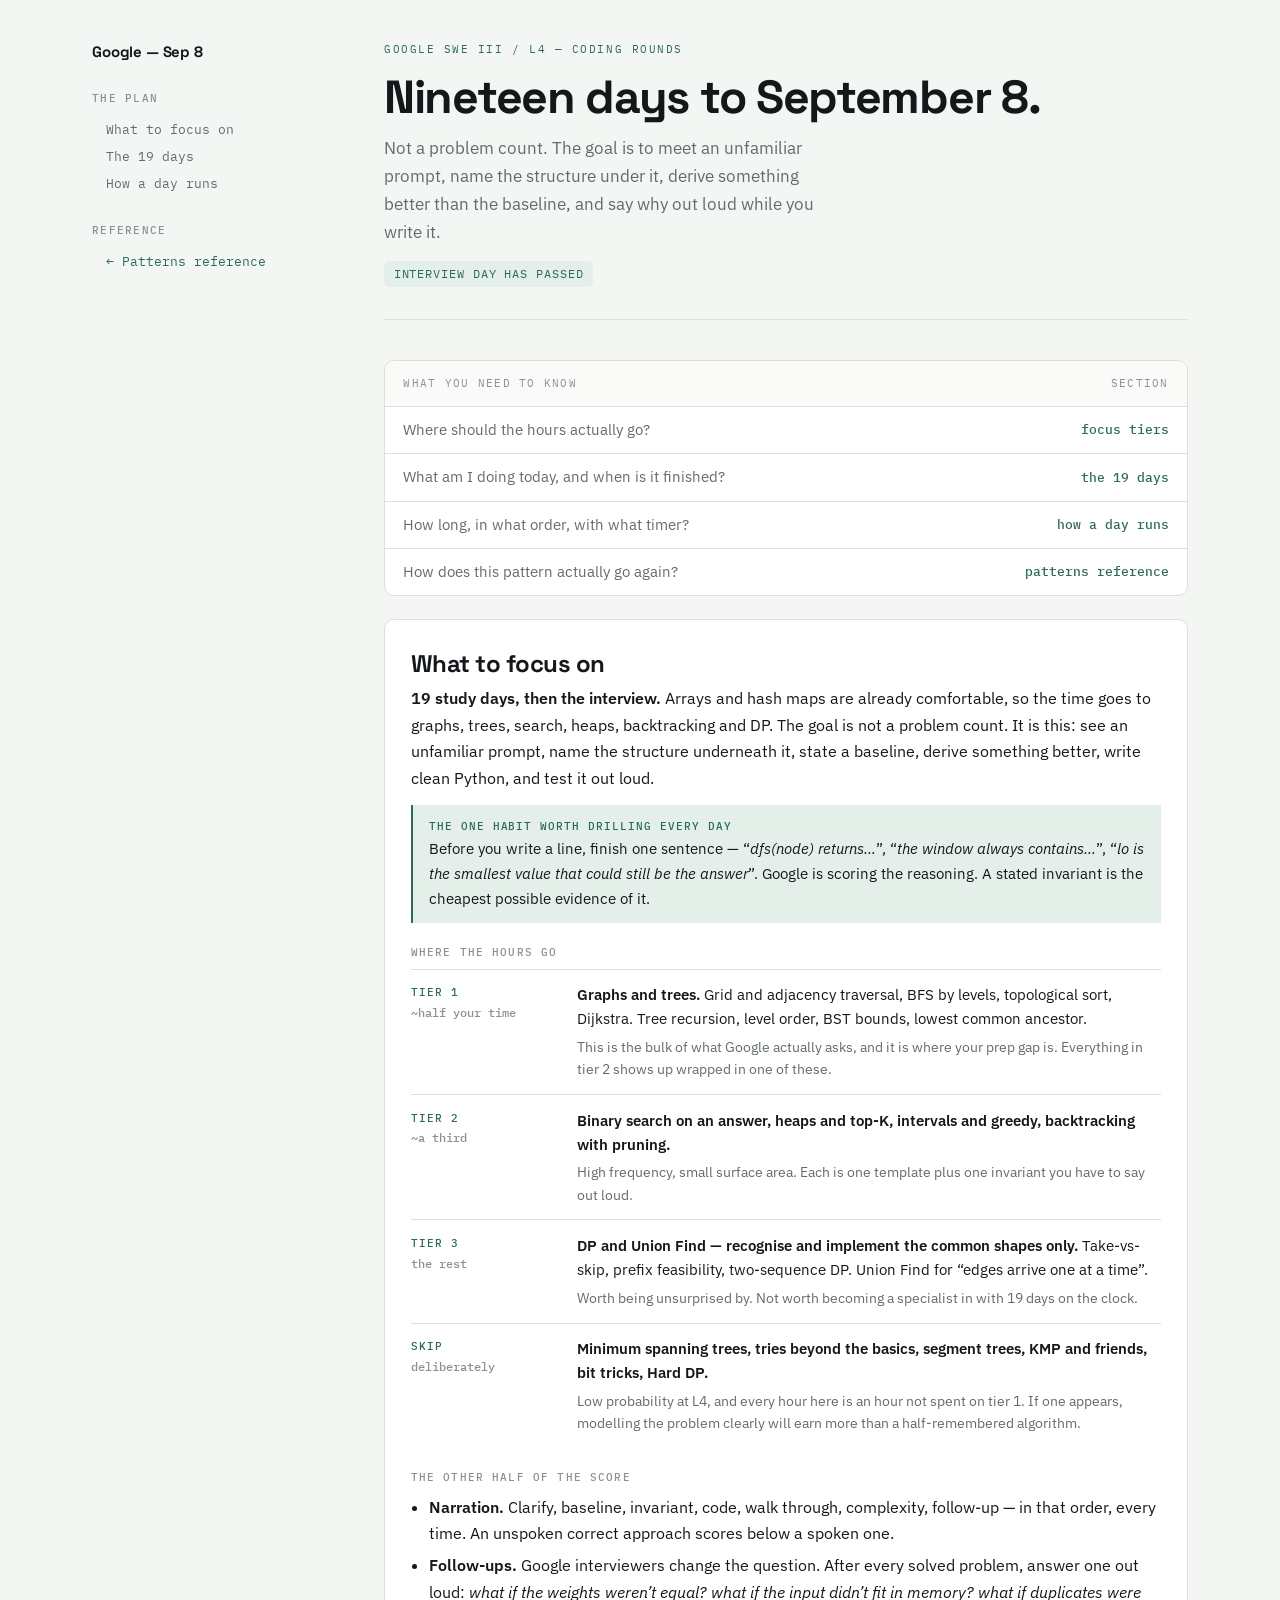
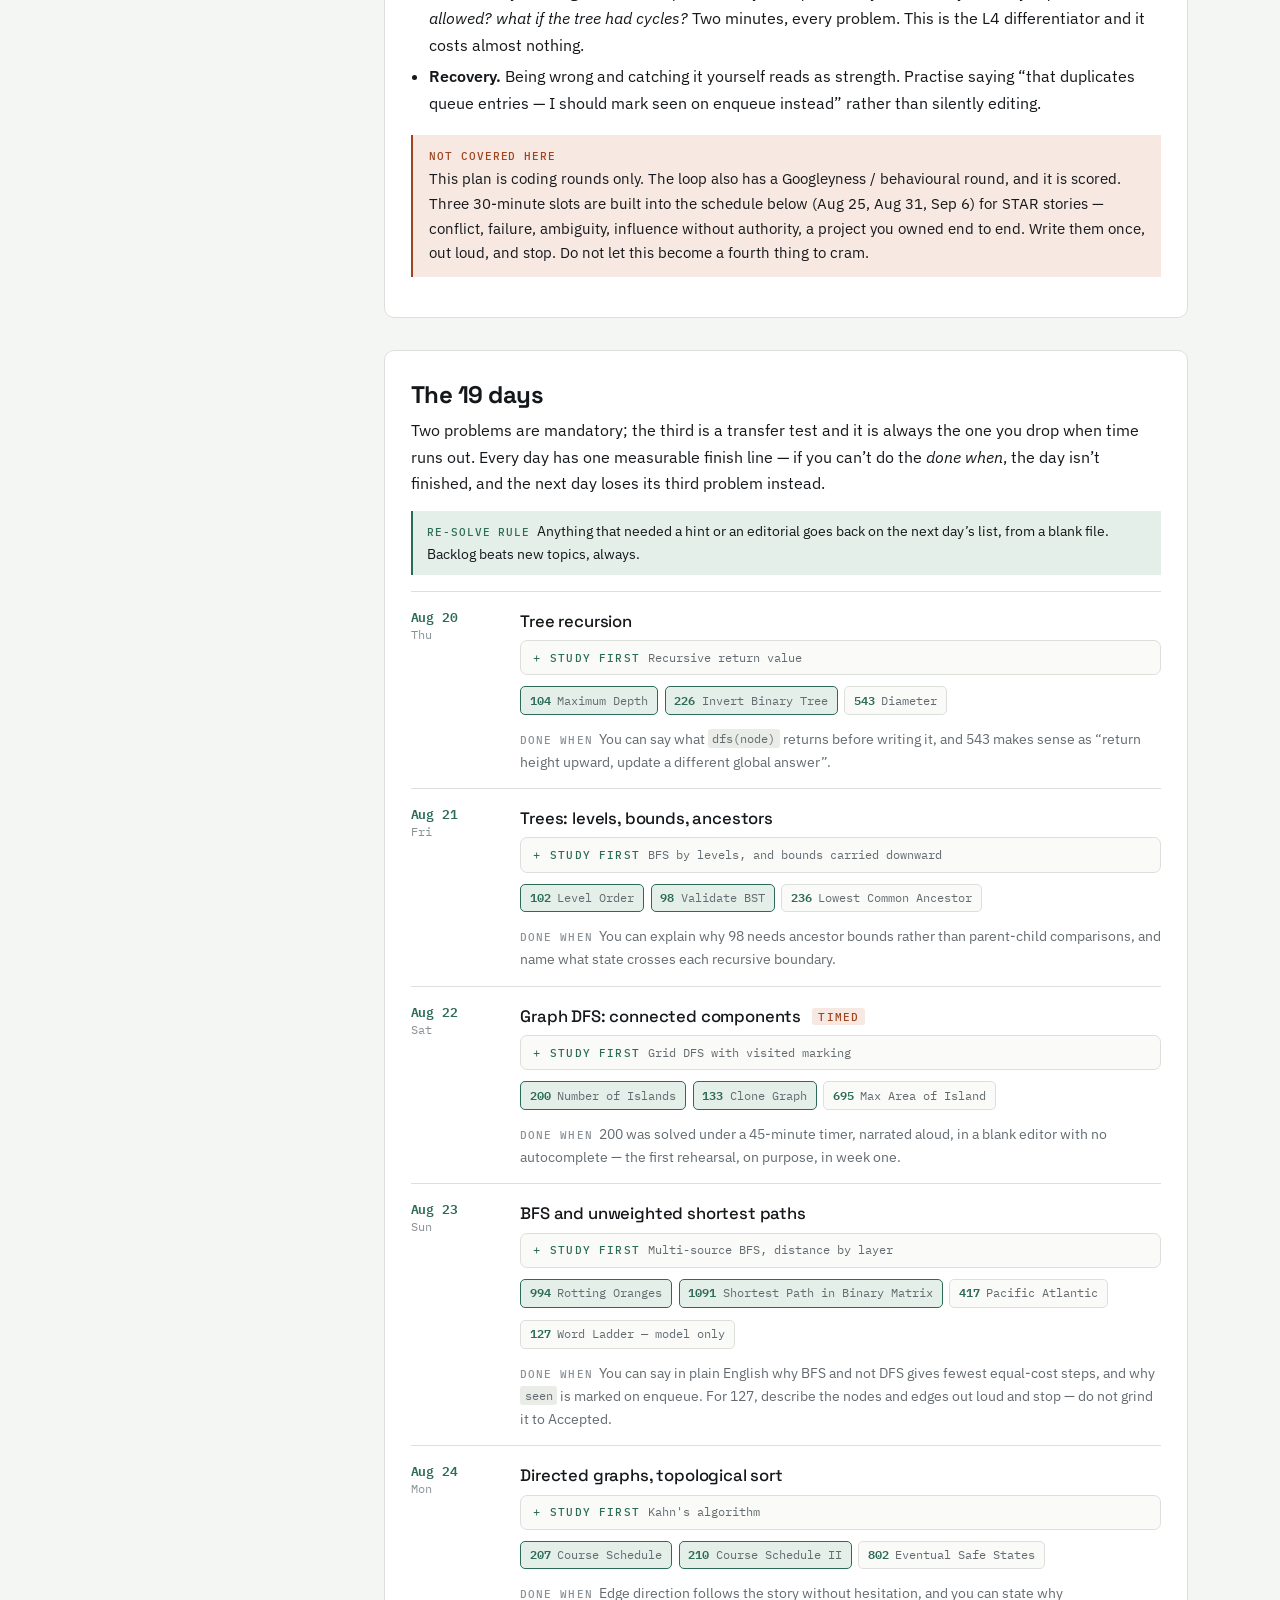
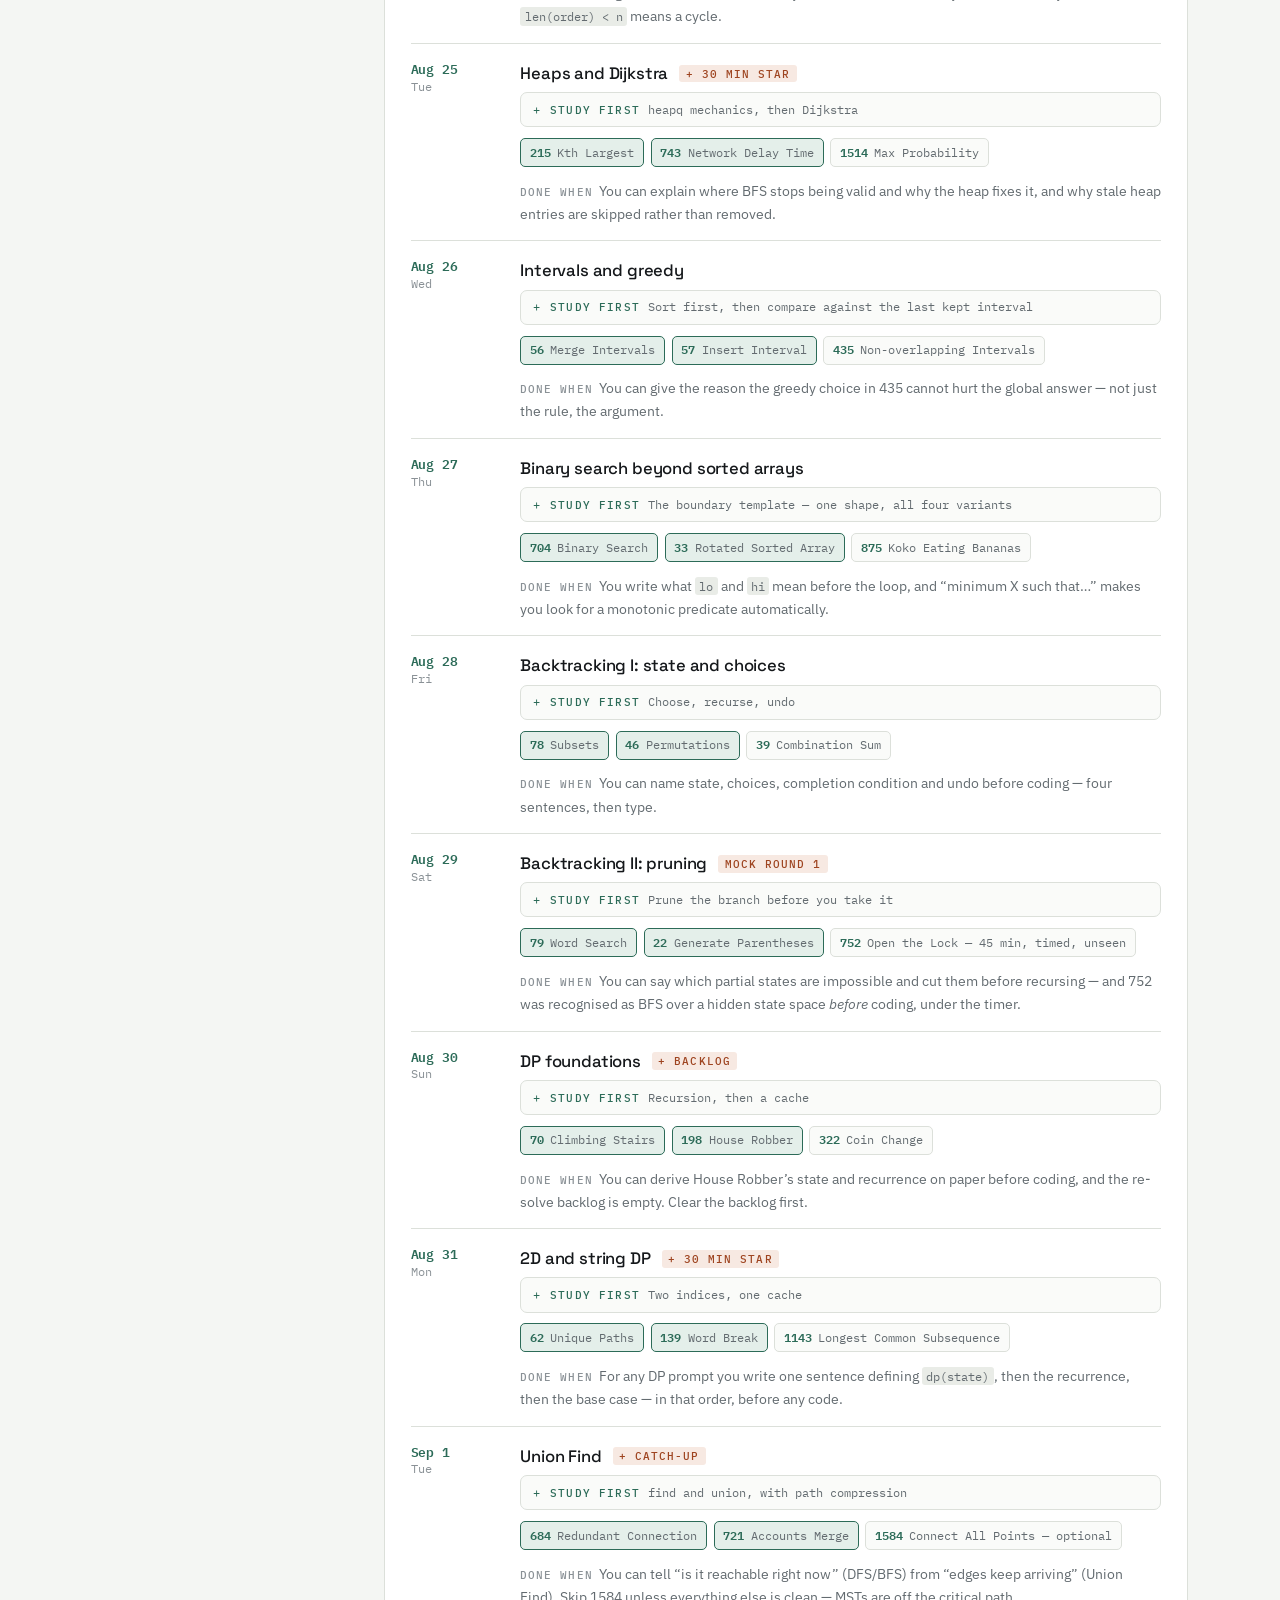
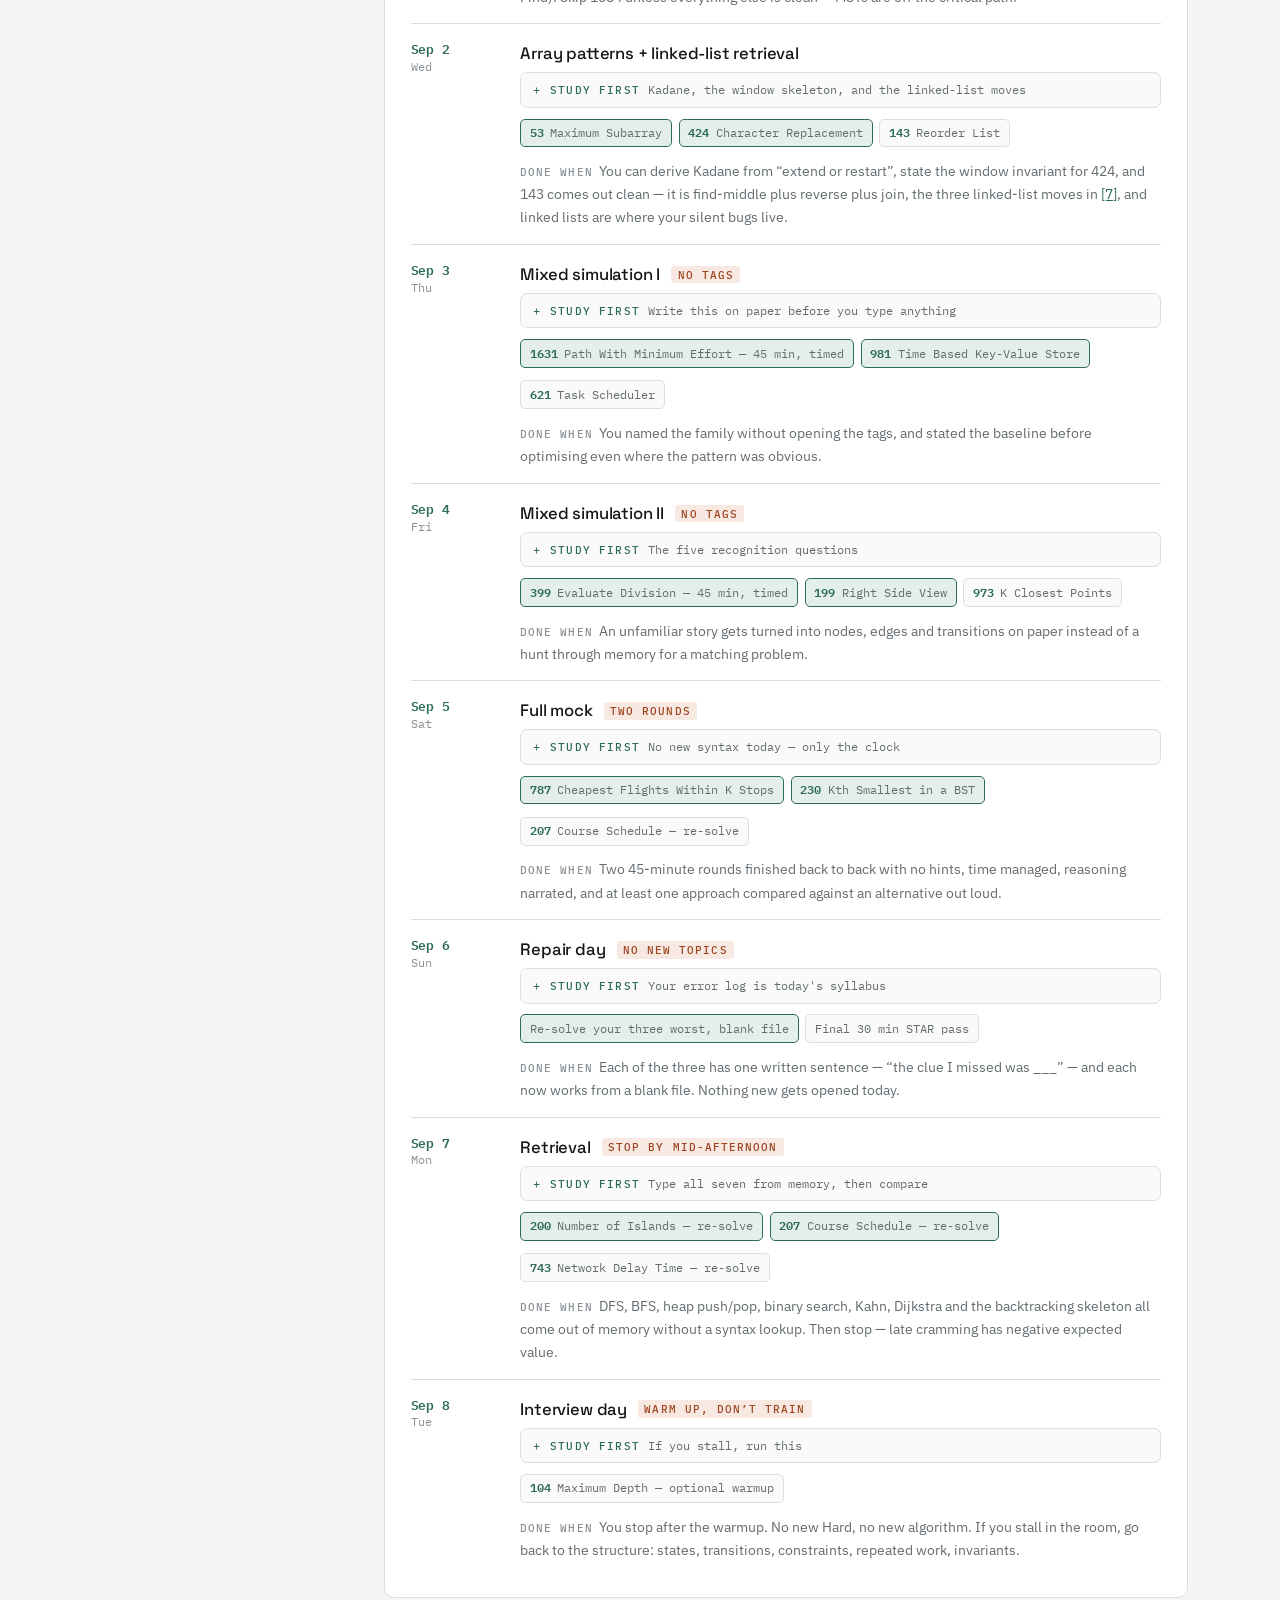
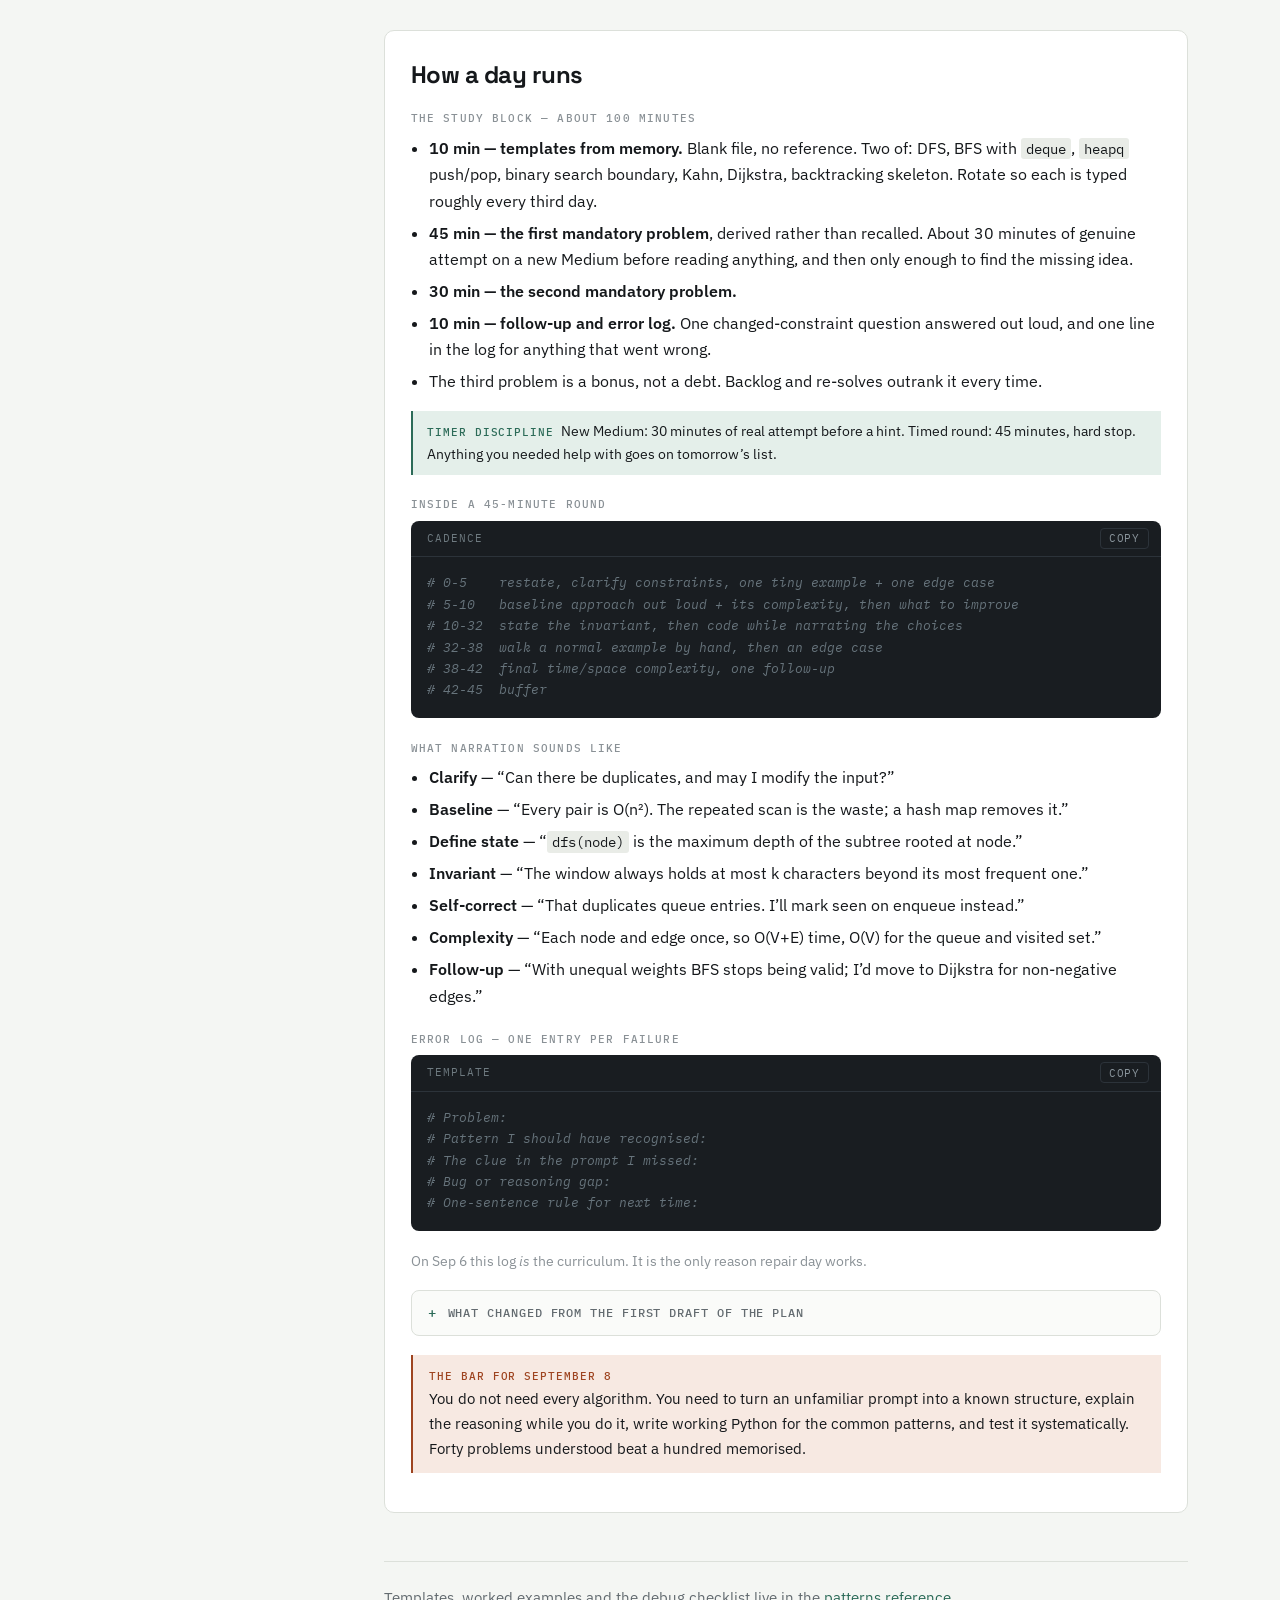
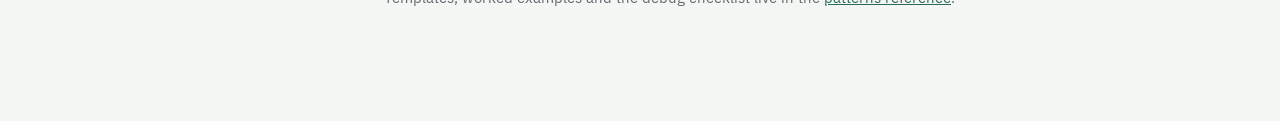
==== google.html @ 75c48bf9 "Split the Google plan onto its own page; drop the Microsoft section The plan had outgrown a section " ====
<!DOCTYPE html>
<html lang="en">
<head>
<meta charset="utf-8">
<meta name="viewport" content="width=device-width, initial-scale=1">
<title>Google L4 — the September 8 plan</title>
<link rel="preconnect" href="https://fonts.googleapis.com">
<link rel="preconnect" href="https://fonts.gstatic.com" crossorigin>
<link href="https://fonts.googleapis.com/css2?family=Space+Grotesk:wght@500;700&family=IBM+Plex+Sans:wght@400;500;600&family=IBM+Plex+Mono:wght@400;500;600&display=swap" rel="stylesheet">
<link rel="stylesheet" href="style.css">
</head>
<body>
<div class="wrap">
<nav class="rail">
  <p class="rail-title">Google &mdash; Sep 8</p>
  <div class="rail-nav">
  <h4>The plan</h4>
  <a href="#google-focus">What to focus on</a>
  <a href="#google-plan">The 19 days</a>
  <a href="#google-day">How a day runs</a>
  <h4>Reference</h4>
  <a class="out" href="index.html">&larr; Patterns reference</a>
  </div>
</nav>
<main>
<header class="mast">
  <p class="eyebrow">Google SWE III / L4 &mdash; coding rounds</p>
  <h1>Nineteen days to September&nbsp;8.</h1>
  <p class="lede">Not a problem count. The goal is to meet an unfamiliar prompt, name the structure under it, derive something better than the baseline, and say why out loud while you write it.</p>
  <p class="count" id="count"></p>
</header>

<div class="signals">
  <div class="signals-hd"><span>What you need to know</span><span>Section</span></div>
  <a class="sig" href="#google-focus"><span class="sig-q">Where should the hours actually go?</span><span class="sig-a">focus tiers</span></a>
  <a class="sig" href="#google-plan"><span class="sig-q">What am I doing today, and when is it finished?</span><span class="sig-a">the 19 days</span></a>
  <a class="sig" href="#google-day"><span class="sig-q">How long, in what order, with what timer?</span><span class="sig-a">how a day runs</span></a>
  <a class="sig" href="index.html"><span class="sig-q">How does this pattern actually go again?</span><span class="sig-a">patterns reference</span></a>
</div>

<!-- ============ GOOGLE — WHAT TO FOCUS ON ============ -->
<section id="google-focus">
<div class="card">
  <div class="card-hd"><h2>What to focus on</h2></div>
  <p><strong>19 study days, then the interview.</strong> Arrays and hash maps are already comfortable, so the time goes to graphs, trees, search, heaps, backtracking and DP. The goal is not a problem count. It is this: see an unfamiliar prompt, name the structure underneath it, state a baseline, derive something better, write clean Python, and test it out loud.</p>

  <div class="trigger"><b>The one habit worth drilling every day</b>Before you write a line, finish one sentence — &ldquo;<em>dfs(node) returns…</em>&rdquo;, &ldquo;<em>the window always contains…</em>&rdquo;, &ldquo;<em>lo is the smallest value that could still be the answer</em>&rdquo;. Google is scoring the reasoning. A stated invariant is the cheapest possible evidence of it.</div>

  <p class="slot">Where the hours go</p>

  <div class="tier">
    <div class="tier-n">Tier 1<span>~half your time</span></div>
    <div class="tier-b">
      <p><strong>Graphs and trees.</strong> Grid and adjacency traversal, BFS by levels, topological sort, Dijkstra. Tree recursion, level order, BST bounds, lowest common ancestor.</p>
      <p class="why">This is the bulk of what Google actually asks, and it is where your prep gap is. Everything in tier 2 shows up wrapped in one of these.</p>
    </div>
  </div>
  <div class="tier">
    <div class="tier-n">Tier 2<span>~a third</span></div>
    <div class="tier-b">
      <p><strong>Binary search on an answer, heaps and top-K, intervals and greedy, backtracking with pruning.</strong></p>
      <p class="why">High frequency, small surface area. Each is one template plus one invariant you have to say out loud.</p>
    </div>
  </div>
  <div class="tier">
    <div class="tier-n">Tier 3<span>the rest</span></div>
    <div class="tier-b">
      <p><strong>DP and Union Find — recognise and implement the common shapes only.</strong> Take-vs-skip, prefix feasibility, two-sequence DP. Union Find for &ldquo;edges arrive one at a time&rdquo;.</p>
      <p class="why">Worth being unsurprised by. Not worth becoming a specialist in with 19 days on the clock.</p>
    </div>
  </div>
  <div class="tier">
    <div class="tier-n">Skip<span>deliberately</span></div>
    <div class="tier-b">
      <p><strong>Minimum spanning trees, tries beyond the basics, segment trees, KMP and friends, bit tricks, Hard DP.</strong></p>
      <p class="why">Low probability at L4, and every hour here is an hour not spent on tier 1. If one appears, modelling the problem clearly will earn more than a half-remembered algorithm.</p>
    </div>
  </div>

  <p class="slot">The other half of the score</p>
  <ul>
    <li><strong>Narration.</strong> Clarify, baseline, invariant, code, walk through, complexity, follow-up — in that order, every time. An unspoken correct approach scores below a spoken one.</li>
    <li><strong>Follow-ups.</strong> Google interviewers change the question. After every solved problem, answer one out loud: <em>what if the weights weren&rsquo;t equal? what if the input didn&rsquo;t fit in memory? what if duplicates were allowed? what if the tree had cycles?</em> Two minutes, every problem. This is the L4 differentiator and it costs almost nothing.</li>
    <li><strong>Recovery.</strong> Being wrong and catching it yourself reads as strength. Practise saying &ldquo;that duplicates queue entries — I should mark seen on enqueue instead&rdquo; rather than silently editing.</li>
  </ul>

  <div class="watch"><b>Not covered here</b>This plan is coding rounds only. The loop also has a Googleyness / behavioural round, and it is scored. Three 30-minute slots are built into the schedule below (Aug 25, Aug 31, Sep 6) for STAR stories — conflict, failure, ambiguity, influence without authority, a project you owned end to end. Write them once, out loud, and stop. Do not let this become a fourth thing to cram.</div>
</div>
</section>

<!-- ============ GOOGLE — THE 19 DAYS ============ -->
<section id="google-plan">
<div class="card">
  <div class="card-hd"><h2>The 19 days</h2></div>
  <p>Two problems are mandatory; the third is a transfer test and it is always the one you drop when time runs out. Every day has one measurable finish line — if you can&rsquo;t do the <em>done when</em>, the day isn&rsquo;t finished, and the next day loses its third problem instead.</p>

  <div class="gate"><b>Re-solve rule</b>Anything that needed a hint or an editorial goes back on the next day&rsquo;s list, from a blank file. Backlog beats new topics, always.</div>

  <div class="day">
    <div class="day-when"><b>Aug 20</b>Thu</div>
    <div>
      <p class="day-t">Tree recursion</p>
      <details class="prep"><summary><b>Study first</b>Recursive return value</summary>
        <div class="prep-body">
          <div class="code"><div class="code-hd"><span class="lbl">python</span><button class="copy">Copy</button></div><pre><code>def dfs(node):
    if not node:          # base case first
        return 0          # what does a missing subtree contribute?
    left = dfs(node.left)
    right = dfs(node.right)
    return 1 + max(left, right)   # combine, then return upward</code></pre></div>
          <p class="cmds"><b>Commands to have ready</b><code>node.val</code> <code>node.left</code> <code>node.right</code> <code>if not node</code> <code>max(a, b)</code> <code>return 1 + ...</code></p>
        </div>
      </details>
      <ul class="chips">
        <li><a class="chip lead" href="https://leetcode.com/problems/maximum-depth-of-binary-tree/"><span class="no">104</span> Maximum Depth</a></li>
        <li><a class="chip lead" href="https://leetcode.com/problems/invert-binary-tree/"><span class="no">226</span> Invert Binary Tree</a></li>
        <li><a class="chip" href="https://leetcode.com/problems/diameter-of-binary-tree/"><span class="no">543</span> Diameter</a></li>
      </ul>
      <p class="done"><b>Done when</b>You can say what <code>dfs(node)</code> returns before writing it, and 543 makes sense as &ldquo;return height upward, update a different global answer&rdquo;.</p>
    </div>
  </div>

  <div class="day">
    <div class="day-when"><b>Aug 21</b>Fri</div>
    <div>
      <p class="day-t">Trees: levels, bounds, ancestors</p>
      <details class="prep"><summary><b>Study first</b>BFS by levels, and bounds carried downward</summary>
        <div class="prep-body">
          <div class="code"><div class="code-hd"><span class="lbl">python</span><button class="copy">Copy</button></div><pre><code>q = deque([root])
while q:
    for _ in range(len(q)):      # one whole level per outer pass
        node = q.popleft()
        if node.left:  q.append(node.left)
        if node.right: q.append(node.right)

def valid(node, low, high):      # bounds come from ancestors, not the parent
    if not node: return True
    return low &lt; node.val &lt; high</code></pre></div>
          <p class="cmds"><b>Commands to have ready</b><code>from collections import deque</code> <code>deque([root])</code> <code>q.popleft()</code> <code>range(len(q))</code> <code>float(&#x27;-inf&#x27;)</code> <code>float(&#x27;inf&#x27;)</code></p>
        </div>
      </details>
      <ul class="chips">
        <li><a class="chip lead" href="https://leetcode.com/problems/binary-tree-level-order-traversal/"><span class="no">102</span> Level Order</a></li>
        <li><a class="chip lead" href="https://leetcode.com/problems/validate-binary-search-tree/"><span class="no">98</span> Validate BST</a></li>
        <li><a class="chip" href="https://leetcode.com/problems/lowest-common-ancestor-of-a-binary-tree/"><span class="no">236</span> Lowest Common Ancestor</a></li>
      </ul>
      <p class="done"><b>Done when</b>You can explain why 98 needs ancestor bounds rather than parent-child comparisons, and name what state crosses each recursive boundary.</p>
    </div>
  </div>

  <div class="day">
    <div class="day-when"><b>Aug 22</b>Sat</div>
    <div>
      <p class="day-t">Graph DFS: connected components <em>timed</em></p>
      <details class="prep"><summary><b>Study first</b>Grid DFS with visited marking</summary>
        <div class="prep-body">
          <div class="code"><div class="code-hd"><span class="lbl">python</span><button class="copy">Copy</button></div><pre><code>DIRS = [(1,0), (-1,0), (0,1), (0,-1)]

def dfs(r, c):
    if r &lt; 0 or r &gt;= rows or c &lt; 0 or c &gt;= cols:  # off the board
        return
    if grid[r][c] != &#x27;1&#x27;:                          # wrong cell, or already taken
        return
    grid[r][c] = &#x27;0&#x27;                               # mark BEFORE recursing
    for dr, dc in DIRS:
        dfs(r + dr, c + dc)</code></pre></div>
          <p class="cmds"><b>Commands to have ready</b><code>rows, cols = len(grid), len(grid[0])</code> <code>seen = set()</code> <code>seen.add(x)</code> <code>x in seen</code> <code>range(rows)</code></p>
        </div>
      </details>
      <ul class="chips">
        <li><a class="chip lead" href="https://leetcode.com/problems/number-of-islands/"><span class="no">200</span> Number of Islands</a></li>
        <li><a class="chip lead" href="https://leetcode.com/problems/clone-graph/"><span class="no">133</span> Clone Graph</a></li>
        <li><a class="chip" href="https://leetcode.com/problems/max-area-of-island/"><span class="no">695</span> Max Area of Island</a></li>
      </ul>
      <p class="done"><b>Done when</b>200 was solved under a 45-minute timer, narrated aloud, in a blank editor with no autocomplete — the first rehearsal, on purpose, in week one.</p>
    </div>
  </div>

  <div class="day">
    <div class="day-when"><b>Aug 23</b>Sun</div>
    <div>
      <p class="day-t">BFS and unweighted shortest paths</p>
      <details class="prep"><summary><b>Study first</b>Multi-source BFS, distance by layer</summary>
        <div class="prep-body">
          <div class="code"><div class="code-hd"><span class="lbl">python</span><button class="copy">Copy</button></div><pre><code>q = deque(starts)          # every source starts at distance 0
seen = set(starts)
dist = 0
while q:
    for _ in range(len(q)):
        node = q.popleft()
        if goal(node):
            return dist
        for nei in neighbors(node):
            if nei not in seen:
                seen.add(nei)   # mark on ENQUEUE, not on dequeue
                q.append(nei)
    dist += 1</code></pre></div>
          <p class="cmds"><b>Commands to have ready</b><code>deque(starts)</code> <code>q.popleft()</code> <code>q.append(x)</code> <code>seen.add(x)</code> <code>not in</code></p>
        </div>
      </details>
      <ul class="chips">
        <li><a class="chip lead" href="https://leetcode.com/problems/rotting-oranges/"><span class="no">994</span> Rotting Oranges</a></li>
        <li><a class="chip lead" href="https://leetcode.com/problems/shortest-path-in-binary-matrix/"><span class="no">1091</span> Shortest Path in Binary Matrix</a></li>
        <li><a class="chip" href="https://leetcode.com/problems/pacific-atlantic-water-flow/"><span class="no">417</span> Pacific Atlantic</a></li>
        <li><a class="chip" href="https://leetcode.com/problems/word-ladder/"><span class="no">127</span> Word Ladder — model only</a></li>
      </ul>
      <p class="done"><b>Done when</b>You can say in plain English why BFS and not DFS gives fewest equal-cost steps, and why <code>seen</code> is marked on enqueue. For 127, describe the nodes and edges out loud and stop — do not grind it to Accepted.</p>
    </div>
  </div>

  <div class="day">
    <div class="day-when"><b>Aug 24</b>Mon</div>
    <div>
      <p class="day-t">Directed graphs, topological sort</p>
      <details class="prep"><summary><b>Study first</b>Kahn&#x27;s algorithm</summary>
        <div class="prep-body">
          <div class="code"><div class="code-hd"><span class="lbl">python</span><button class="copy">Copy</button></div><pre><code>graph = [[] for _ in range(n)]
indegree = [0] * n
for course, prereq in prerequisites:
    graph[prereq].append(course)     # prereq unlocks course
    indegree[course] += 1

q = deque(i for i in range(n) if indegree[i] == 0)
order = []
while q:
    node = q.popleft()
    order.append(node)
    for nei in graph[node]:
        indegree[nei] -= 1
        if indegree[nei] == 0:
            q.append(nei)
# len(order) &lt; n  -&gt;  a cycle blocked the rest</code></pre></div>
          <p class="cmds"><b>Commands to have ready</b><code>[[] for _ in range(n)]</code> <code>[0] * n</code> <code>deque(gen)</code> <code>len(order) &lt; n</code></p>
        </div>
      </details>
      <ul class="chips">
        <li><a class="chip lead" href="https://leetcode.com/problems/course-schedule/"><span class="no">207</span> Course Schedule</a></li>
        <li><a class="chip lead" href="https://leetcode.com/problems/course-schedule-ii/"><span class="no">210</span> Course Schedule II</a></li>
        <li><a class="chip" href="https://leetcode.com/problems/find-eventual-safe-states/"><span class="no">802</span> Eventual Safe States</a></li>
      </ul>
      <p class="done"><b>Done when</b>Edge direction follows the story without hesitation, and you can state why <code>len(order) &lt; n</code> means a cycle.</p>
    </div>
  </div>

  <div class="day">
    <div class="day-when"><b>Aug 25</b>Tue</div>
    <div>
      <p class="day-t">Heaps and Dijkstra <em>+ 30 min STAR</em></p>
      <details class="prep"><summary><b>Study first</b>heapq mechanics, then Dijkstra</summary>
        <div class="prep-body">
          <div class="code"><div class="code-hd"><span class="lbl">python</span><button class="copy">Copy</button></div><pre><code>import heapq
heapq.heappush(heap, (priority, item))   # tuples compare left to right
priority, item = heapq.heappop(heap)     # always the SMALLEST
heapq.heappush(heap, -value)             # max-heap trick for numbers

dist = {start: 0}
heap = [(0, start)]
while heap:
    d, node = heapq.heappop(heap)
    if d != dist[node]:      # stale entry, a better route already won
        continue
    for nei, w in graph[node]:
        nd = d + w
        if nd &lt; dist.get(nei, float(&#x27;inf&#x27;)):
            dist[nei] = nd
            heapq.heappush(heap, (nd, nei))</code></pre></div>
          <p class="cmds"><b>Commands to have ready</b><code>import heapq</code> <code>heapq.heappush</code> <code>heapq.heappop</code> <code>heapq.heapify(xs)</code> <code>dist.get(k, default)</code> <code>float(&#x27;inf&#x27;)</code></p>
        </div>
      </details>
      <ul class="chips">
        <li><a class="chip lead" href="https://leetcode.com/problems/kth-largest-element-in-an-array/"><span class="no">215</span> Kth Largest</a></li>
        <li><a class="chip lead" href="https://leetcode.com/problems/network-delay-time/"><span class="no">743</span> Network Delay Time</a></li>
        <li><a class="chip" href="https://leetcode.com/problems/path-with-maximum-probability/"><span class="no">1514</span> Max Probability</a></li>
      </ul>
      <p class="done"><b>Done when</b>You can explain where BFS stops being valid and why the heap fixes it, and why stale heap entries are skipped rather than removed.</p>
    </div>
  </div>

  <div class="day">
    <div class="day-when"><b>Aug 26</b>Wed</div>
    <div>
      <p class="day-t">Intervals and greedy</p>
      <details class="prep"><summary><b>Study first</b>Sort first, then compare against the last kept interval</summary>
        <div class="prep-body">
          <div class="code"><div class="code-hd"><span class="lbl">python</span><button class="copy">Copy</button></div><pre><code>intervals.sort(key=lambda x: x[0])       # by start
merged = []
for start, end in intervals:
    if not merged or start &gt; merged[-1][1]:
        merged.append([start, end])          # no overlap: keep it
    else:
        merged[-1][1] = max(merged[-1][1], end)   # extend the last one</code></pre></div>
          <p class="cmds"><b>Commands to have ready</b><code>xs.sort(key=lambda x: x[0])</code> <code>xs.sort(key=lambda x: x[1])</code> <code>merged[-1]</code> <code>max(a, b)</code></p>
        </div>
      </details>
      <ul class="chips">
        <li><a class="chip lead" href="https://leetcode.com/problems/merge-intervals/"><span class="no">56</span> Merge Intervals</a></li>
        <li><a class="chip lead" href="https://leetcode.com/problems/insert-interval/"><span class="no">57</span> Insert Interval</a></li>
        <li><a class="chip" href="https://leetcode.com/problems/non-overlapping-intervals/"><span class="no">435</span> Non-overlapping Intervals</a></li>
      </ul>
      <p class="done"><b>Done when</b>You can give the reason the greedy choice in 435 cannot hurt the global answer — not just the rule, the argument.</p>
    </div>
  </div>

  <div class="day">
    <div class="day-when"><b>Aug 27</b>Thu</div>
    <div>
      <p class="day-t">Binary search beyond sorted arrays</p>
      <details class="prep"><summary><b>Study first</b>The boundary template — one shape, all four variants</summary>
        <div class="prep-body">
          <div class="code"><div class="code-hd"><span class="lbl">python</span><button class="copy">Copy</button></div><pre><code>def first_true(lo, hi, feasible):
    # lo = smallest value that could still be the answer
    # hi = smallest value known to be feasible
    while lo &lt; hi:
        mid = (lo + hi) // 2
        if feasible(mid):
            hi = mid          # mid might be the answer, so keep it
        else:
            lo = mid + 1      # mid is ruled out
    return lo</code></pre></div>
          <p class="cmds"><b>Commands to have ready</b><code>(lo + hi) // 2</code> <code>while lo &lt; hi</code> <code>lo = mid + 1</code> <code>hi = mid</code> <code>bisect.bisect_left(xs, x)</code></p>
        </div>
      </details>
      <ul class="chips">
        <li><a class="chip lead" href="https://leetcode.com/problems/binary-search/"><span class="no">704</span> Binary Search</a></li>
        <li><a class="chip lead" href="https://leetcode.com/problems/search-in-rotated-sorted-array/"><span class="no">33</span> Rotated Sorted Array</a></li>
        <li><a class="chip" href="https://leetcode.com/problems/koko-eating-bananas/"><span class="no">875</span> Koko Eating Bananas</a></li>
      </ul>
      <p class="done"><b>Done when</b>You write what <code>lo</code> and <code>hi</code> mean before the loop, and &ldquo;minimum X such that…&rdquo; makes you look for a monotonic predicate automatically.</p>
    </div>
  </div>

  <div class="day">
    <div class="day-when"><b>Aug 28</b>Fri</div>
    <div>
      <p class="day-t">Backtracking I: state and choices</p>
      <details class="prep"><summary><b>Study first</b>Choose, recurse, undo</summary>
        <div class="prep-body">
          <div class="code"><div class="code-hd"><span class="lbl">python</span><button class="copy">Copy</button></div><pre><code>result, path = [], []

def backtrack(start):
    result.append(path.copy())     # copy - or every entry aliases one list
    for i in range(start, len(nums)):
        path.append(nums[i])       # choose
        backtrack(i + 1)           # recurse
        path.pop()                 # undo</code></pre></div>
          <p class="cmds"><b>Commands to have ready</b><code>path.copy()</code> <code>path.pop()</code> <code>range(start, len(nums))</code> <code>used = [False] * n</code></p>
        </div>
      </details>
      <ul class="chips">
        <li><a class="chip lead" href="https://leetcode.com/problems/subsets/"><span class="no">78</span> Subsets</a></li>
        <li><a class="chip lead" href="https://leetcode.com/problems/permutations/"><span class="no">46</span> Permutations</a></li>
        <li><a class="chip" href="https://leetcode.com/problems/combination-sum/"><span class="no">39</span> Combination Sum</a></li>
      </ul>
      <p class="done"><b>Done when</b>You can name state, choices, completion condition and undo before coding — four sentences, then type.</p>
    </div>
  </div>

  <div class="day">
    <div class="day-when"><b>Aug 29</b>Sat</div>
    <div>
      <p class="day-t">Backtracking II: pruning <em>mock round 1</em></p>
      <details class="prep"><summary><b>Study first</b>Prune the branch before you take it</summary>
        <div class="prep-body">
          <div class="code"><div class="code-hd"><span class="lbl">python</span><button class="copy">Copy</button></div><pre><code>def gen(opened, closed):
    if opened == n and closed == n:
        result.append(&#x27;&#x27;.join(path))
        return
    if opened &lt; n:                 # only legal moves are even offered
        path.append(&#x27;(&#x27;); gen(opened + 1, closed); path.pop()
    if closed &lt; opened:            # never lets the prefix become invalid
        path.append(&#x27;)&#x27;); gen(opened, closed + 1); path.pop()

board[r][c] = &#x27;#&#x27;      # grid backtracking: mark, explore, restore
board[r][c] = letter</code></pre></div>
          <p class="cmds"><b>Commands to have ready</b><code>&#x27;&#x27;.join(path)</code> <code>path.pop()</code> <code>word[i]</code> <code>len(word)</code></p>
        </div>
      </details>
      <ul class="chips">
        <li><a class="chip lead" href="https://leetcode.com/problems/word-search/"><span class="no">79</span> Word Search</a></li>
        <li><a class="chip lead" href="https://leetcode.com/problems/generate-parentheses/"><span class="no">22</span> Generate Parentheses</a></li>
        <li><a class="chip" href="https://leetcode.com/problems/open-the-lock/"><span class="no">752</span> Open the Lock — 45 min, timed, unseen</a></li>
      </ul>
      <p class="done"><b>Done when</b>You can say which partial states are impossible and cut them before recursing — and 752 was recognised as BFS over a hidden state space <em>before</em> coding, under the timer.</p>
    </div>
  </div>

  <div class="day">
    <div class="day-when"><b>Aug 30</b>Sun</div>
    <div>
      <p class="day-t">DP foundations <em>+ backlog</em></p>
      <details class="prep"><summary><b>Study first</b>Recursion, then a cache</summary>
        <div class="prep-body">
          <div class="code"><div class="code-hd"><span class="lbl">python</span><button class="copy">Copy</button></div><pre><code>from functools import lru_cache

@lru_cache(None)
def rob(i):
    if i &gt;= len(nums):
        return 0
    skip = rob(i + 1)
    take = nums[i] + rob(i + 2)
    return max(skip, take)
# say the state out loud first: &quot;rob(i) = the best haul from house i onward&quot;</code></pre></div>
          <p class="cmds"><b>Commands to have ready</b><code>from functools import lru_cache</code> <code>@lru_cache(None)</code> <code>float(&#x27;inf&#x27;)</code> <code>min(a, b)</code> <code>range(1, n + 1)</code></p>
        </div>
      </details>
      <ul class="chips">
        <li><a class="chip lead" href="https://leetcode.com/problems/climbing-stairs/"><span class="no">70</span> Climbing Stairs</a></li>
        <li><a class="chip lead" href="https://leetcode.com/problems/house-robber/"><span class="no">198</span> House Robber</a></li>
        <li><a class="chip" href="https://leetcode.com/problems/coin-change/"><span class="no">322</span> Coin Change</a></li>
      </ul>
      <p class="done"><b>Done when</b>You can derive House Robber&rsquo;s state and recurrence on paper before coding, and the re-solve backlog is empty. Clear the backlog first.</p>
    </div>
  </div>

  <div class="day">
    <div class="day-when"><b>Aug 31</b>Mon</div>
    <div>
      <p class="day-t">2D and string DP <em>+ 30 min STAR</em></p>
      <details class="prep"><summary><b>Study first</b>Two indices, one cache</summary>
        <div class="prep-body">
          <div class="code"><div class="code-hd"><span class="lbl">python</span><button class="copy">Copy</button></div><pre><code>@lru_cache(None)
def lcs(i, j):
    if i == len(a) or j == len(b):
        return 0
    if a[i] == b[j]:
        return 1 + lcs(i + 1, j + 1)      # match: advance both
    return max(lcs(i + 1, j), lcs(i, j + 1))   # else: branch

dp = [[0] * (cols + 1) for _ in range(rows + 1)]   # the bottom-up shape</code></pre></div>
          <p class="cmds"><b>Commands to have ready</b><code>@lru_cache(None)</code> <code>[[0] * m for _ in range(n)]</code> <code>s[i:j]</code> <code>word in wordset</code></p>
        </div>
      </details>
      <ul class="chips">
        <li><a class="chip lead" href="https://leetcode.com/problems/unique-paths/"><span class="no">62</span> Unique Paths</a></li>
        <li><a class="chip lead" href="https://leetcode.com/problems/word-break/"><span class="no">139</span> Word Break</a></li>
        <li><a class="chip" href="https://leetcode.com/problems/longest-common-subsequence/"><span class="no">1143</span> Longest Common Subsequence</a></li>
      </ul>
      <p class="done"><b>Done when</b>For any DP prompt you write one sentence defining <code>dp(state)</code>, then the recurrence, then the base case — in that order, before any code.</p>
    </div>
  </div>

  <div class="day">
    <div class="day-when"><b>Sep 1</b>Tue</div>
    <div>
      <p class="day-t">Union Find <em>+ catch-up</em></p>
      <details class="prep"><summary><b>Study first</b>find and union, with path compression</summary>
        <div class="prep-body">
          <div class="code"><div class="code-hd"><span class="lbl">python</span><button class="copy">Copy</button></div><pre><code>parent = list(range(n))
rank = [0] * n

def find(x):
    if parent[x] != x:
        parent[x] = find(parent[x])   # path compression
    return parent[x]

def union(a, b):
    ra, rb = find(a), find(b)
    if ra == rb:
        return False                  # already connected -&gt; this edge is a cycle
    if rank[ra] &lt; rank[rb]:
        ra, rb = rb, ra
    parent[rb] = ra
    if rank[ra] == rank[rb]:
        rank[ra] += 1
    return True</code></pre></div>
          <p class="cmds"><b>Commands to have ready</b><code>list(range(n))</code> <code>[0] * n</code> <code>a, b = b, a</code> <code>defaultdict(list)</code></p>
        </div>
      </details>
      <ul class="chips">
        <li><a class="chip lead" href="https://leetcode.com/problems/redundant-connection/"><span class="no">684</span> Redundant Connection</a></li>
        <li><a class="chip lead" href="https://leetcode.com/problems/accounts-merge/"><span class="no">721</span> Accounts Merge</a></li>
        <li><a class="chip" href="https://leetcode.com/problems/min-cost-to-connect-all-points/"><span class="no">1584</span> Connect All Points — optional</a></li>
      </ul>
      <p class="done"><b>Done when</b>You can tell &ldquo;is it reachable right now&rdquo; (DFS/BFS) from &ldquo;edges keep arriving&rdquo; (Union Find). Skip 1584 unless everything else is clean — MSTs are off the critical path.</p>
    </div>
  </div>

  <div class="day">
    <div class="day-when"><b>Sep 2</b>Wed</div>
    <div>
      <p class="day-t">Array patterns + linked-list retrieval</p>
      <details class="prep"><summary><b>Study first</b>Kadane, the window skeleton, and the linked-list moves</summary>
        <div class="prep-body">
          <div class="code"><div class="code-hd"><span class="lbl">python</span><button class="copy">Copy</button></div><pre><code>best = cur = nums[0]                 # Kadane: extend, or restart here
for x in nums[1:]:
    cur = max(x, cur + x)
    best = max(best, cur)

left = 0                             # sliding window
for right in range(len(nums)):
    add(nums[right])
    while invalid():
        remove(nums[left]); left += 1
    best = max(best, right - left + 1)

slow = fast = head                   # find the middle
while fast and fast.next:
    slow, fast = slow.next, fast.next.next

prev, cur = None, slow               # reverse a chain
while cur:
    cur.next, prev, cur = prev, cur, cur.next</code></pre></div>
          <p class="cmds"><b>Commands to have ready</b><code>Counter(s)</code> <code>max(count.values())</code> <code>dummy = ListNode()</code> <code>while fast and fast.next</code> <code>return dummy.next</code></p>
        </div>
      </details>
      <ul class="chips">
        <li><a class="chip lead" href="https://leetcode.com/problems/maximum-subarray/"><span class="no">53</span> Maximum Subarray</a></li>
        <li><a class="chip lead" href="https://leetcode.com/problems/longest-repeating-character-replacement/"><span class="no">424</span> Character Replacement</a></li>
        <li><a class="chip" href="https://leetcode.com/problems/reorder-list/"><span class="no">143</span> Reorder List</a></li>
      </ul>
      <p class="done"><b>Done when</b>You can derive Kadane from &ldquo;extend or restart&rdquo;, state the window invariant for 424, and 143 comes out clean — it is find-middle plus reverse plus join, the three linked-list moves in <a href="index.html#linked-list">[7]</a>, and linked lists are where your silent bugs live.</p>
    </div>
  </div>

  <div class="day">
    <div class="day-when"><b>Sep 3</b>Thu</div>
    <div>
      <p class="day-t">Mixed simulation I <em>no tags</em></p>
      <details class="prep"><summary><b>Study first</b>Write this on paper before you type anything</summary>
        <div class="prep-body">
          <div class="code"><div class="code-hd"><span class="lbl">python</span><button class="copy">Copy</button></div><pre><code># 1. inputs / outputs / constraints
# 2. brute force + its complexity
# 3. the pattern, and the invariant in one sentence
# 4. target complexity
# then code.

import bisect
i = bisect.bisect_right(times, t) - 1   # newest entry at or before t</code></pre></div>
          <p class="cmds"><b>Commands to have ready</b><code>bisect.bisect_left(xs, x)</code> <code>bisect.bisect_right(xs, x)</code> <code>defaultdict(list)</code> <code>d.setdefault(k, [])</code></p>
        </div>
      </details>
      <ul class="chips">
        <li><a class="chip lead" href="https://leetcode.com/problems/path-with-minimum-effort/"><span class="no">1631</span> Path With Minimum Effort — 45 min, timed</a></li>
        <li><a class="chip lead" href="https://leetcode.com/problems/time-based-key-value-store/"><span class="no">981</span> Time Based Key-Value Store</a></li>
        <li><a class="chip" href="https://leetcode.com/problems/task-scheduler/"><span class="no">621</span> Task Scheduler</a></li>
      </ul>
      <p class="done"><b>Done when</b>You named the family without opening the tags, and stated the baseline before optimising even where the pattern was obvious.</p>
    </div>
  </div>

  <div class="day">
    <div class="day-when"><b>Sep 4</b>Fri</div>
    <div>
      <p class="day-t">Mixed simulation II <em>no tags</em></p>
      <details class="prep"><summary><b>Study first</b>The five recognition questions</summary>
        <div class="prep-body">
          <div class="code"><div class="code-hd"><span class="lbl">python</span><button class="copy">Copy</button></div><pre><code># - What are the nodes / states?
# - What are the edges / transitions?
# - Is there an ordering property I can exploit?
# - Do I repeatedly need the min or the max?
# - Is the same subproblem showing up twice?

graph = defaultdict(list)
graph[u].append((v, w))          # weighted edge, both directions if undirected
graph[v].append((u, 1 / w))</code></pre></div>
          <p class="cmds"><b>Commands to have ready</b><code>from collections import defaultdict</code> <code>graph[u].append((v, w))</code> <code>heapq.heappush(h, (-d, x))</code> <code>enumerate(xs)</code></p>
        </div>
      </details>
      <ul class="chips">
        <li><a class="chip lead" href="https://leetcode.com/problems/evaluate-division/"><span class="no">399</span> Evaluate Division — 45 min, timed</a></li>
        <li><a class="chip lead" href="https://leetcode.com/problems/binary-tree-right-side-view/"><span class="no">199</span> Right Side View</a></li>
        <li><a class="chip" href="https://leetcode.com/problems/k-closest-points-to-origin/"><span class="no">973</span> K Closest Points</a></li>
      </ul>
      <p class="done"><b>Done when</b>An unfamiliar story gets turned into nodes, edges and transitions on paper instead of a hunt through memory for a matching problem.</p>
    </div>
  </div>

  <div class="day">
    <div class="day-when"><b>Sep 5</b>Sat</div>
    <div>
      <p class="day-t">Full mock <em>two rounds</em></p>
      <details class="prep"><summary><b>Study first</b>No new syntax today — only the clock</summary>
        <div class="prep-body">
          <div class="code"><div class="code-hd"><span class="lbl">python</span><button class="copy">Copy</button></div><pre><code># 0-5    restate, clarify, one tiny example + one edge case
# 5-10   baseline out loud, its complexity, what to improve
# 10-32  invariant, then code while narrating
# 32-38  walk an example by hand, then an edge case
# 38-42  complexity + one follow-up
# 42-45  buffer</code></pre></div>
          <p class="cmds"><b>Commands to have ready</b><code>set a 45:00 timer</code> <code>blank file</code> <code>no autocomplete</code> <code>talk the whole time</code></p>
        </div>
      </details>
      <ul class="chips">
        <li><a class="chip lead" href="https://leetcode.com/problems/cheapest-flights-within-k-stops/"><span class="no">787</span> Cheapest Flights Within K Stops</a></li>
        <li><a class="chip lead" href="https://leetcode.com/problems/kth-smallest-element-in-a-bst/"><span class="no">230</span> Kth Smallest in a BST</a></li>
        <li><a class="chip" href="https://leetcode.com/problems/course-schedule/"><span class="no">207</span> Course Schedule — re-solve</a></li>
      </ul>
      <p class="done"><b>Done when</b>Two 45-minute rounds finished back to back with no hints, time managed, reasoning narrated, and at least one approach compared against an alternative out loud.</p>
    </div>
  </div>

  <div class="day">
    <div class="day-when"><b>Sep 6</b>Sun</div>
    <div>
      <p class="day-t">Repair day <em>no new topics</em></p>
      <details class="prep"><summary><b>Study first</b>Your error log is today&#x27;s syllabus</summary>
        <div class="prep-body">
          <div class="code"><div class="code-hd"><span class="lbl">python</span><button class="copy">Copy</button></div><pre><code># Problem:
# Pattern I should have recognised:
# The clue in the prompt I missed:
# Bug or reasoning gap:
# One-sentence rule for next time:</code></pre></div>
          <p class="cmds"><b>Commands to have ready</b><code>re-solve from a blank file</code> <code>no old code open</code> <code>no editorial</code></p>
        </div>
      </details>
      <ul class="chips">
        <li><a class="chip lead" href="#google-day">Re-solve your three worst, blank file</a></li>
        <li><a class="chip" href="#google-focus">Final 30 min STAR pass</a></li>
      </ul>
      <p class="done"><b>Done when</b>Each of the three has one written sentence — &ldquo;the clue I missed was ___&rdquo; — and each now works from a blank file. Nothing new gets opened today.</p>
    </div>
  </div>

  <div class="day">
    <div class="day-when"><b>Sep 7</b>Mon</div>
    <div>
      <p class="day-t">Retrieval <em>stop by mid-afternoon</em></p>
      <details class="prep"><summary><b>Study first</b>Type all seven from memory, then compare</summary>
        <div class="prep-body">
          <div class="code"><div class="code-hd"><span class="lbl">python</span><button class="copy">Copy</button></div><pre><code># 1. DFS with a visited set
# 2. BFS by levels with deque
# 3. heapq push / pop
# 4. binary search boundary (first_true)
# 5. Kahn topological sort
# 6. Dijkstra
# 7. backtracking: choose / recurse / undo</code></pre></div>
          <p class="cmds"><b>Commands to have ready</b><code>deque()</code> <code>heapq.heappush</code> <code>@lru_cache(None)</code> <code>float(&#x27;inf&#x27;)</code> <code>defaultdict(list)</code> <code>path.copy()</code></p>
        </div>
      </details>
      <ul class="chips">
        <li><a class="chip lead" href="https://leetcode.com/problems/number-of-islands/"><span class="no">200</span> Number of Islands — re-solve</a></li>
        <li><a class="chip lead" href="https://leetcode.com/problems/course-schedule/"><span class="no">207</span> Course Schedule — re-solve</a></li>
        <li><a class="chip" href="https://leetcode.com/problems/network-delay-time/"><span class="no">743</span> Network Delay Time — re-solve</a></li>
      </ul>
      <p class="done"><b>Done when</b>DFS, BFS, heap push/pop, binary search, Kahn, Dijkstra and the backtracking skeleton all come out of memory without a syntax lookup. Then stop — late cramming has negative expected value.</p>
    </div>
  </div>

  <div class="day">
    <div class="day-when"><b>Sep 8</b>Tue</div>
    <div>
      <p class="day-t">Interview day <em>warm up, don&rsquo;t train</em></p>
      <details class="prep"><summary><b>Study first</b>If you stall, run this</summary>
        <div class="prep-body">
          <div class="code"><div class="code-hd"><span class="lbl">python</span><button class="copy">Copy</button></div><pre><code># 1. What is the brute force?
# 2. What work does it repeat?
# 3. Can I model this as a graph / tree / window / search space?
# 4. What must I remember as I go?  &lt;- that is the state</code></pre></div>
          <p class="cmds"><b>Commands to have ready</b><code>breathe</code> <code>restate the problem</code> <code>one small example</code> <code>say the invariant</code></p>
        </div>
      </details>
      <ul class="chips">
        <li><a class="chip" href="https://leetcode.com/problems/maximum-depth-of-binary-tree/"><span class="no">104</span> Maximum Depth — optional warmup</a></li>
      </ul>
      <p class="done"><b>Done when</b>You stop after the warmup. No new Hard, no new algorithm. If you stall in the room, go back to the structure: states, transitions, constraints, repeated work, invariants.</p>
    </div>
  </div>
</div>
</section>

<!-- ============ GOOGLE — HOW A DAY RUNS ============ -->
<section id="google-day">
<div class="card">
  <div class="card-hd"><h2>How a day runs</h2></div>

  <p class="slot">The study block — about 100 minutes</p>
  <ul>
    <li><strong>10 min — templates from memory.</strong> Blank file, no reference. Two of: DFS, BFS with <code>deque</code>, <code>heapq</code> push/pop, binary search boundary, Kahn, Dijkstra, backtracking skeleton. Rotate so each is typed roughly every third day.</li>
    <li><strong>45 min — the first mandatory problem</strong>, derived rather than recalled. About 30 minutes of genuine attempt on a new Medium before reading anything, and then only enough to find the missing idea.</li>
    <li><strong>30 min — the second mandatory problem.</strong></li>
    <li><strong>10 min — follow-up and error log.</strong> One changed-constraint question answered out loud, and one line in the log for anything that went wrong.</li>
    <li>The third problem is a bonus, not a debt. Backlog and re-solves outrank it every time.</li>
  </ul>

  <div class="gate"><b>Timer discipline</b>New Medium: 30 minutes of real attempt before a hint. Timed round: 45 minutes, hard stop. Anything you needed help with goes on tomorrow&rsquo;s list.</div>

  <p class="slot">Inside a 45-minute round</p>
  <div class="code"><div class="code-hd"><span class="lbl">cadence</span><button class="copy">Copy</button></div><pre><code># 0-5    restate, clarify constraints, one tiny example + one edge case
# 5-10   baseline approach out loud + its complexity, then what to improve
# 10-32  state the invariant, then code while narrating the choices
# 32-38  walk a normal example by hand, then an edge case
# 38-42  final time/space complexity, one follow-up
# 42-45  buffer</code></pre></div>

  <p class="slot">What narration sounds like</p>
  <ul>
    <li><strong>Clarify</strong> — &ldquo;Can there be duplicates, and may I modify the input?&rdquo;</li>
    <li><strong>Baseline</strong> — &ldquo;Every pair is O(n²). The repeated scan is the waste; a hash map removes it.&rdquo;</li>
    <li><strong>Define state</strong> — &ldquo;<code>dfs(node)</code> is the maximum depth of the subtree rooted at node.&rdquo;</li>
    <li><strong>Invariant</strong> — &ldquo;The window always holds at most k characters beyond its most frequent one.&rdquo;</li>
    <li><strong>Self-correct</strong> — &ldquo;That duplicates queue entries. I&rsquo;ll mark seen on enqueue instead.&rdquo;</li>
    <li><strong>Complexity</strong> — &ldquo;Each node and edge once, so O(V+E) time, O(V) for the queue and visited set.&rdquo;</li>
    <li><strong>Follow-up</strong> — &ldquo;With unequal weights BFS stops being valid; I&rsquo;d move to Dijkstra for non-negative edges.&rdquo;</li>
  </ul>

  <p class="slot">Error log — one entry per failure</p>
  <div class="code"><div class="code-hd"><span class="lbl">template</span><button class="copy">Copy</button></div><pre><code># Problem:
# Pattern I should have recognised:
# The clue in the prompt I missed:
# Bug or reasoning gap:
# One-sentence rule for next time:</code></pre></div>
  <p class="note">On Sep 6 this log <em>is</em> the curriculum. It is the only reason repair day works.</p>

  <details class="deep">
    <summary>What changed from the first draft of the plan</summary>
    <div class="deep-body">
      <ul>
        <li><strong>Timed rehearsal moved to day 3</strong> (Aug 22) instead of day 15. Two weeks of untimed solving followed by a sudden mock is how time management becomes the thing that fails.</li>
        <li><strong>Word Ladder demoted to a modelling exercise.</strong> It is a Hard whose lesson — the graph is hidden inside the story — takes ten minutes to absorb and two hours to grind out. 1091 takes the coding slot instead.</li>
        <li><strong>Open the Lock moved to Aug 29</strong> as the first unseen timed problem, which frees repair day to actually repair rather than teach.</li>
        <li><strong>MST/Prim made optional</strong> and Sep 1 turned into a catch-up day. Nineteen straight days with no slack is a plan that breaks on the first bad evening.</li>
        <li><strong>Linked lists added back</strong> via 143 on Sep 2. They were cut entirely from the original plan, and they are the one area with a documented history of silent bugs — see <a href="index.html#checklist">the checklist</a>.</li>
        <li><strong>Daily template warm-up and follow-up drill added.</strong> Fifteen minutes a day, spaced, aimed straight at retrieval speed and the follow-up questions.</li>
        <li><strong>Behavioural prep scheduled</strong> in three 30-minute slots. It was missing from a plan for a loop that scores it.</li>
        <li><strong>Every day got a measurable finish line</strong>, and the third problem was made explicitly droppable so the backlog can never lose to new material.</li>
      </ul>
    </div>
  </details>

  <div class="watch"><b>The bar for September 8</b>You do not need every algorithm. You need to turn an unfamiliar prompt into a known structure, explain the reasoning while you do it, write working Python for the common patterns, and test it systematically. Forty problems understood beat a hundred memorised.</div>
</div>
</section>

<p class="backlink">Templates, worked examples and the debug checklist live in the <a href="index.html">patterns reference</a>.</p>

</main>
</div>
<script src="app.js"></script>
<script>
(function(){
  var el = document.getElementById('count');
  if(!el) return;
  var now = new Date();
  var today = new Date(now.getFullYear(), now.getMonth(), now.getDate());
  var days = Math.round((new Date(2026, 8, 8) - today) / 864e5);
  el.textContent = days > 1 ? days + ' days to go'
                 : days === 1 ? 'Tomorrow'
                 : days === 0 ? 'Today \u2014 good luck'
                 : 'Interview day has passed';
})();
</script>
</body>
</html>
---- style.css ----
:root{
  --paper:#F4F6F3;
  --card:#FFFFFF;
  --ink:#15181B;
  --muted:#636B70;
  --faint:#8A9196;
  --rule:#DCE0DA;
  --signal:#2C6B58;
  --signal-bg:#E4EFEA;
  --warn:#9E4420;
  --warn-bg:#F7E9E2;
  --term:#191D21;
  --term-rule:#2C333A;
  --display:"Space Grotesk",system-ui,sans-serif;
  --body:"IBM Plex Sans",system-ui,sans-serif;
  --mono:"IBM Plex Mono",ui-monospace,monospace;
}
*{box-sizing:border-box}
html{scroll-behavior:smooth;scroll-padding-top:1.5rem}
body{
  margin:0;background:var(--paper);color:var(--ink);
  font-family:var(--body);font-size:16px;line-height:1.65;
  -webkit-font-smoothing:antialiased;
}
.wrap{display:grid;grid-template-columns:236px minmax(0,1fr);gap:3.5rem;max-width:1160px;margin:0 auto;padding:0 2rem}

/* ---------- rail ---------- */
.rail{position:sticky;top:0;height:100vh;overflow-y:auto;padding:2.5rem 0 3rem;font-family:var(--mono);font-size:12.5px}
.rail-title{font-family:var(--display);font-weight:700;font-size:15px;letter-spacing:-0.01em;margin:0 0 1.4rem;color:var(--ink)}
.rail h4{font-size:10.5px;letter-spacing:0.12em;text-transform:uppercase;color:var(--faint);margin:1.6rem 0 .5rem;font-weight:500}
.rail a{display:block;color:var(--muted);text-decoration:none;padding:.2rem 0 .2rem .75rem;border-left:2px solid transparent;transition:color .15s,border-color .15s}
.rail a:hover{color:var(--ink)}
.rail a.on{color:var(--signal);border-left-color:var(--signal);font-weight:500}
.rail .idx{color:var(--faint);margin-right:.45rem}

/* ---------- masthead ---------- */
main{padding:2.5rem 0 6rem;min-width:0}
.mast{border-bottom:1px solid var(--rule);padding-bottom:2rem;margin-bottom:2.5rem}
.eyebrow{font-family:var(--mono);font-size:11px;letter-spacing:0.14em;text-transform:uppercase;color:var(--signal);margin:0 0 .9rem}
h1{font-family:var(--display);font-weight:700;font-size:clamp(2rem,4.4vw,2.9rem);line-height:1.05;letter-spacing:-0.028em;margin:0 0 .8rem}
.lede{font-size:17px;color:var(--muted);margin:0;max-width:46ch}

/* ---------- signal table (hero) ---------- */
.signals{margin:0 0 1.4rem;border:1px solid var(--rule);border-radius:10px;background:var(--card);overflow:hidden}
.signals-hd{display:flex;justify-content:space-between;align-items:baseline;padding:.85rem 1.15rem;border-bottom:1px solid var(--rule);background:#FAFBF9}
.signals-hd span{font-family:var(--mono);font-size:10.5px;letter-spacing:0.12em;text-transform:uppercase;color:var(--faint)}
.sig{display:grid;grid-template-columns:1fr auto;gap:1rem;align-items:center;padding:.7rem 1.15rem;border-bottom:1px solid var(--rule);text-decoration:none;color:inherit;transition:background .12s}
.sig:last-child{border-bottom:none}
.sig:hover{background:var(--signal-bg)}
.sig-q{font-size:14.5px;color:var(--muted)}
.sig-a{font-family:var(--mono);font-size:13px;font-weight:500;color:var(--signal);white-space:nowrap}

/* ---------- part dividers ---------- */
.part{font-family:var(--mono);font-size:11px;letter-spacing:0.14em;text-transform:uppercase;color:var(--faint);
  padding-top:2.5rem;margin:3rem 0 1.5rem;border-top:1px solid var(--rule)}

/* ---------- pattern card ---------- */
section{margin-bottom:2rem;scroll-margin-top:1.5rem}
.card{background:var(--card);border:1px solid var(--rule);border-radius:10px;padding:1.5rem 1.6rem 1.3rem;margin-bottom:1.5rem}
.card-hd{display:flex;align-items:baseline;gap:.6rem;flex-wrap:wrap;margin-bottom:.15rem}
h2{font-family:var(--display);font-weight:700;font-size:1.5rem;letter-spacing:-0.02em;margin:0;display:flex;align-items:baseline;gap:.6rem}
h2 .idx{font-family:var(--mono);font-size:.85rem;font-weight:500;color:var(--faint);letter-spacing:0}
h3{font-family:var(--display);font-weight:500;font-size:1.06rem;letter-spacing:-0.01em;margin:1.6rem 0 .55rem}
h4{font-family:var(--mono);font-size:11px;letter-spacing:0.1em;text-transform:uppercase;color:var(--faint);margin:1.5rem 0 .5rem;font-weight:500}
p{margin:0 0 .9rem}
ul{margin:0 0 1rem;padding-left:1.15rem}
li{margin-bottom:.35rem}
a{color:var(--signal)}
strong{font-weight:600}
code{font-family:var(--mono);font-size:.885em;background:#E9ECE7;padding:.1em .35em;border-radius:3px;white-space:nowrap}
/* inline-code styling above must not leak into code blocks */
pre code{background:none;padding:0;border-radius:0;white-space:pre;font-size:inherit}
.glyph{margin:.6rem 0 1rem}

/* ---------- traversal diagram ---------- */
.diagram{border:1px solid var(--rule);border-radius:8px;background:#FAFBF9;padding:1rem 1rem .8rem;margin:0 0 1.2rem;text-align:center}
.diagram svg{max-width:100%;height:auto}
.diagram .cap{font-family:var(--mono);font-size:12px;color:var(--muted);margin-top:.55rem}
.diagram .cap b{color:var(--signal);font-weight:600}

/* slot label — the repeating scaffold that makes cards skimmable */
.slot{font-family:var(--mono);font-size:10.5px;letter-spacing:.11em;text-transform:uppercase;color:var(--faint);
  font-weight:500;margin:1.35rem 0 .45rem}
.slot:first-of-type{margin-top:1rem}

/* ---------- callouts ---------- */
.trigger{border-left:2px solid var(--signal);background:var(--signal-bg);padding:.7rem 1rem;margin:0 0 1.2rem;font-size:15px}
.trigger b{font-family:var(--mono);font-size:11px;letter-spacing:.09em;text-transform:uppercase;color:var(--signal);display:block;margin-bottom:.15rem;font-weight:500}
.watch{border-left:2px solid var(--warn);background:var(--warn-bg);padding:.7rem 1rem;margin:1.2rem 0;font-size:15px}
.watch b{font-family:var(--mono);font-size:11px;letter-spacing:.09em;text-transform:uppercase;color:var(--warn);display:block;margin-bottom:.15rem;font-weight:500}
.watch code,.trigger code{background:rgba(0,0,0,.06)}

/* ---------- code ---------- */
.code{position:relative;margin:0 0 1.2rem;border-radius:8px;background:var(--term);overflow:hidden}
.code-hd{display:flex;justify-content:space-between;align-items:center;padding:.45rem .8rem .45rem 1rem;border-bottom:1px solid var(--term-rule)}
.code-hd .lbl{font-family:var(--mono);font-size:10.5px;letter-spacing:.1em;text-transform:uppercase;color:#6E7A80}
.copy{font-family:var(--mono);font-size:10.5px;letter-spacing:.06em;text-transform:uppercase;color:#8A959C;background:none;border:1px solid var(--term-rule);
  border-radius:4px;padding:.16rem .5rem;cursor:pointer;transition:color .15s,border-color .15s}
.copy:hover{color:#CFD6DA;border-color:#48525A}
.copy.done{color:#7EC5B0;border-color:#2C6B58}
pre{margin:0;padding:.95rem 1rem 1.1rem;overflow-x:auto;font-family:var(--mono);font-size:13.2px;line-height:1.62;color:#D2D9DD}
.k{color:#7EC5B0}.s{color:#E3B183}.n{color:#E3B183}.c{color:#67747C;font-style:italic}.f{color:#9BBDE6}.b{color:#B9A6E0}

/* ---------- problem chips ---------- */
.chips{display:flex;flex-wrap:wrap;gap:.4rem;margin:0 0 .3rem;padding:0;list-style:none}
.chip{display:inline-flex;align-items:baseline;gap:.4rem;font-family:var(--mono);font-size:12px;color:var(--muted);
  border:1px solid var(--rule);background:#FAFBF9;border-radius:5px;padding:.22rem .55rem;text-decoration:none;transition:border-color .12s,color .12s}
.chip:hover{border-color:var(--signal);color:var(--ink)}
.chip .no{color:var(--signal);font-weight:600}
.chip.lead{background:var(--signal-bg);border-color:var(--signal)}

/* ---------- collapsible deep dive ---------- */
details.deep{border:1px solid var(--rule);border-radius:8px;background:#FAFBF9;margin:1.1rem 0;overflow:hidden}
details.deep>summary{cursor:pointer;list-style:none;padding:.65rem 1rem;font-family:var(--mono);font-size:11.5px;
  letter-spacing:.08em;text-transform:uppercase;color:var(--muted);font-weight:500;display:flex;align-items:center;gap:.55rem}
details.deep>summary::-webkit-details-marker{display:none}
details.deep>summary::before{content:"+";font-size:14px;color:var(--signal);width:.8em;display:inline-block}
details.deep[open]>summary::before{content:"−"}
details.deep>summary:hover{color:var(--ink);background:var(--signal-bg)}
details.deep[open]>summary{border-bottom:1px solid var(--rule)}
.deep-body{padding:.3rem 1.15rem 1rem}
.deep-body>h3:first-child,.deep-body>h4:first-child{margin-top:1rem}


/* ---------- study plan ---------- */
.tier{display:grid;grid-template-columns:150px minmax(0,1fr);gap:1rem;padding:.85rem 0;border-top:1px solid var(--rule)}
.tier:first-of-type{border-top:none;padding-top:.2rem}
.tier-n{font-family:var(--mono);font-size:11px;letter-spacing:.1em;text-transform:uppercase;color:var(--signal);font-weight:500}
.tier-n span{display:block;color:var(--faint);letter-spacing:0;text-transform:none;font-size:11.5px;margin-top:.15rem}
.tier-b{font-size:14.5px}
.tier-b p{margin:0 0 .3rem}
.tier-b .why{color:var(--muted);font-size:13.5px;margin:0}

.day{display:grid;grid-template-columns:92px minmax(0,1fr);gap:1.1rem;padding:1rem 0 .9rem;border-top:1px solid var(--rule)}
.day:first-of-type{border-top:none}
.day-when{font-family:var(--mono);font-size:11.5px;color:var(--faint);line-height:1.45}
.day-when b{display:block;font-size:13px;color:var(--signal);font-weight:600;letter-spacing:-0.01em}
.day-t{font-family:var(--display);font-weight:500;font-size:1.04rem;letter-spacing:-0.01em;margin:0 0 .3rem}
.day-t em{font-family:var(--mono);font-style:normal;font-size:10.5px;letter-spacing:.1em;text-transform:uppercase;
  color:var(--warn);background:var(--warn-bg);border-radius:3px;padding:.12rem .4rem;margin-left:.45rem;vertical-align:.12em}
.done{font-size:14px;color:var(--muted);margin:.45rem 0 0}
.done b{font-family:var(--mono);font-size:10.5px;letter-spacing:.1em;text-transform:uppercase;color:var(--faint);font-weight:500;margin-right:.4rem}
.gate{border-left:2px solid var(--signal);background:var(--signal-bg);padding:.55rem .9rem;margin:.2rem 0 1rem;font-size:14px}
.gate b{font-family:var(--mono);font-size:10.5px;letter-spacing:.09em;text-transform:uppercase;color:var(--signal);font-weight:500;margin-right:.4rem}

/* ---------- misc ---------- */
.plist{columns:2;column-gap:2rem;font-size:14.5px;margin:0 0 1.4rem;padding-left:1.1rem}
.plist li{break-inside:avoid;margin-bottom:.28rem;color:var(--muted)}
.plist li b{color:var(--ink);font-weight:500}
.gloss .card{padding-top:1.3rem}
.gloss h3{margin-top:1.6rem}
.gloss .code{margin-bottom:.9rem}
.note{font-size:13.5px;color:var(--faint);margin:.6rem 0 0}

@media (max-width:900px){
  .wrap{grid-template-columns:1fr;gap:0;padding:0 1.1rem}
  .rail{position:static;height:auto;padding:1.75rem 0 .5rem;border-bottom:1px solid var(--rule);margin-bottom:1.5rem}
  .rail-nav{display:flex;flex-wrap:wrap;gap:.4rem 1rem}
  .rail h4{width:100%;margin:.9rem 0 .1rem}
  .rail a{padding:.1rem 0;border-left:none}
  .rail a.on{border-left:none}
  .plist{columns:1}
  .tier,.day{grid-template-columns:1fr;gap:.35rem}
  .day-when b{display:inline;margin-right:.5rem}
  .card{padding:1.2rem 1.1rem 1rem}
  main{padding-top:0}
}
@media (prefers-reduced-motion:reduce){html{scroll-behavior:auto}*{transition:none!important}}

/* ---------- cross-page ---------- */
.rail a.out{color:var(--signal)}
.count{font-family:var(--mono);font-size:11.5px;letter-spacing:.08em;text-transform:uppercase;color:var(--signal);
  background:var(--signal-bg);display:inline-block;border-radius:5px;padding:.22rem .6rem;margin:.95rem 0 0}
.backlink{border-top:1px solid var(--rule);margin-top:3rem;padding-top:1.5rem;font-size:14.5px;color:var(--muted)}


/* ---------- per-day study block ---------- */
details.prep{border:1px solid var(--rule);border-radius:7px;background:#FAFBF9;margin:.2rem 0 .65rem}
details.prep>summary{cursor:pointer;list-style:none;padding:.42rem .75rem;font-family:var(--mono);font-size:12px;
  color:var(--muted);display:flex;align-items:baseline;gap:.5rem;flex-wrap:wrap}
details.prep>summary::-webkit-details-marker{display:none}
details.prep>summary::before{content:"+";color:var(--signal);width:.75em;display:inline-block}
details.prep[open]>summary::before{content:"−"}
details.prep>summary:hover{color:var(--ink);background:var(--signal-bg);border-radius:6px}
details.prep>summary b{font-size:10.5px;letter-spacing:.11em;text-transform:uppercase;color:var(--signal);font-weight:500}
details.prep[open]>summary{border-bottom:1px solid var(--rule);border-radius:6px 6px 0 0}
.prep-body{padding:.6rem .75rem .3rem}
.prep-body .code{margin-bottom:.7rem}
.prep-body pre{font-size:12.4px;padding:.8rem .9rem .9rem}
.cmds{font-family:var(--mono);font-size:12px;color:var(--muted);line-height:2;margin:0 0 .55rem}
.cmds b{display:block;font-size:10.5px;letter-spacing:.11em;text-transform:uppercase;color:var(--faint);
  font-weight:500;margin-bottom:.2rem;line-height:1.6}
.cmds code{background:#E9ECE7;margin-right:.25rem}
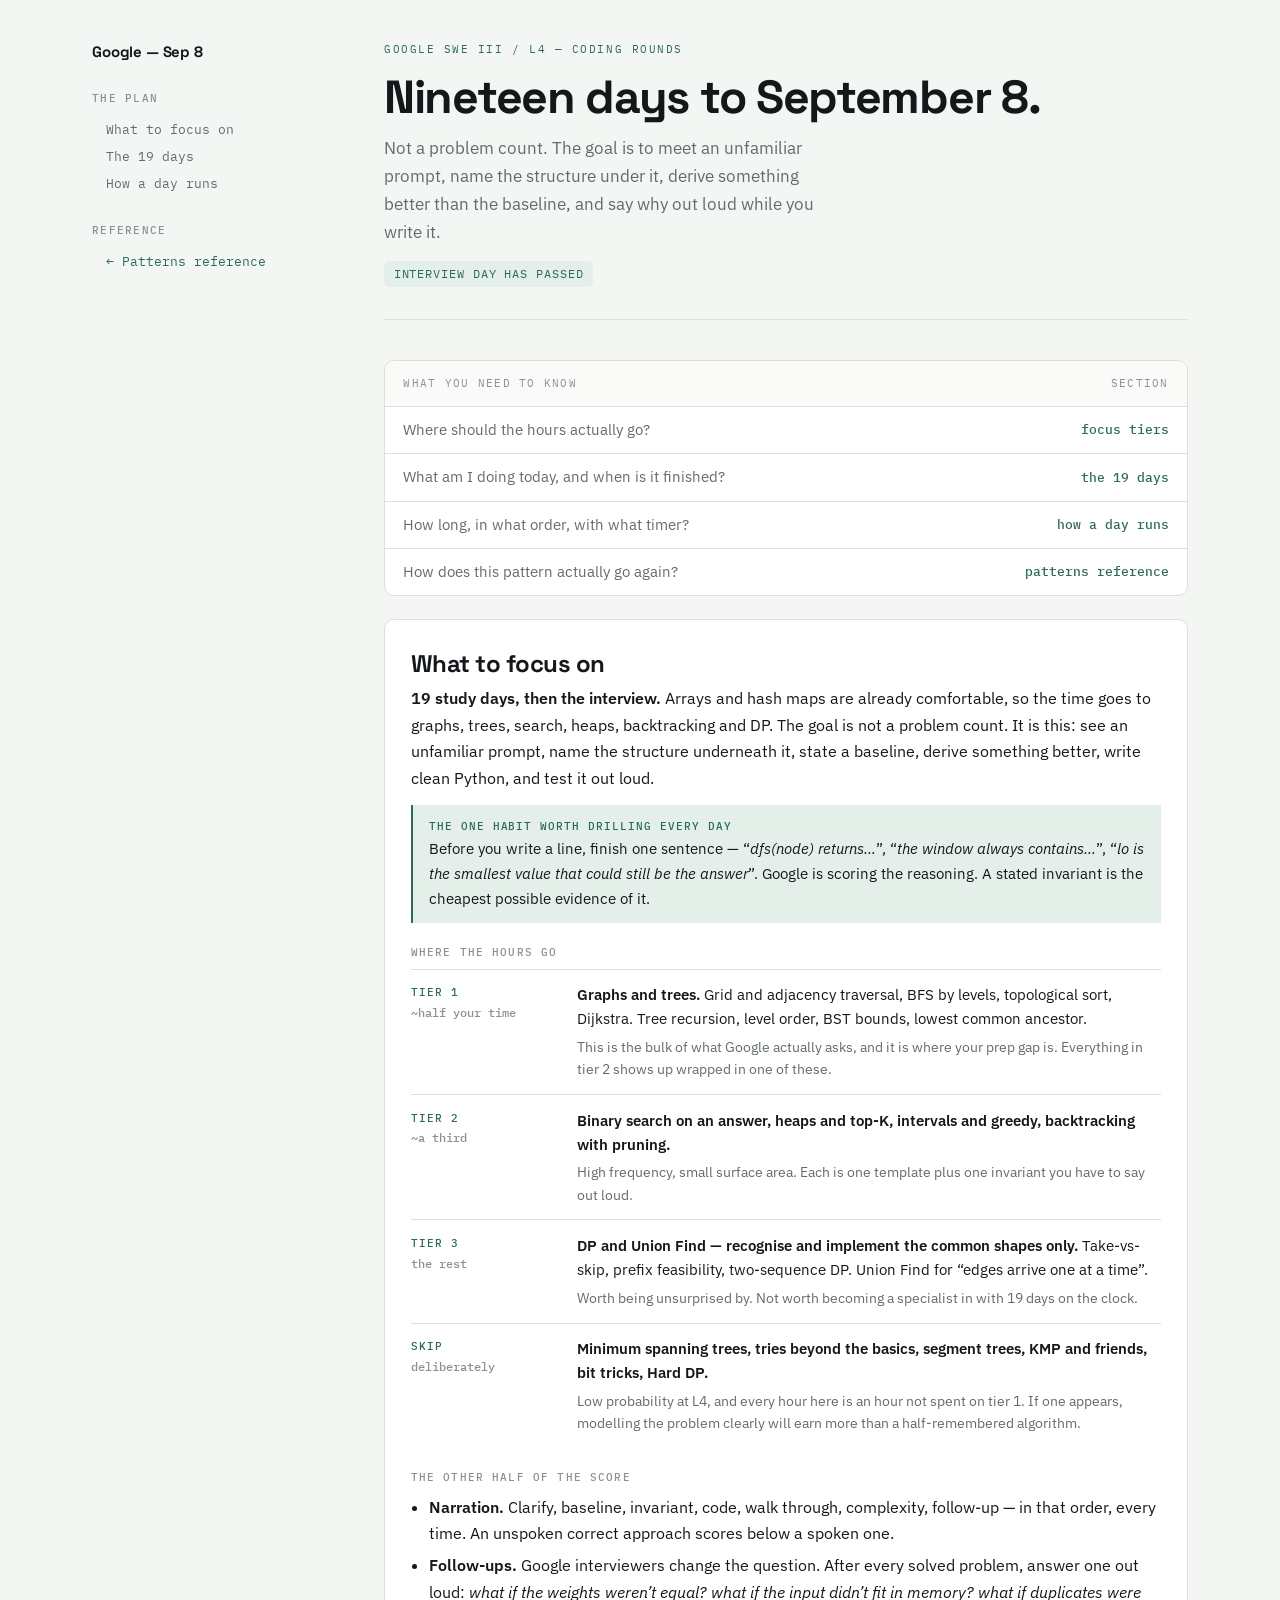
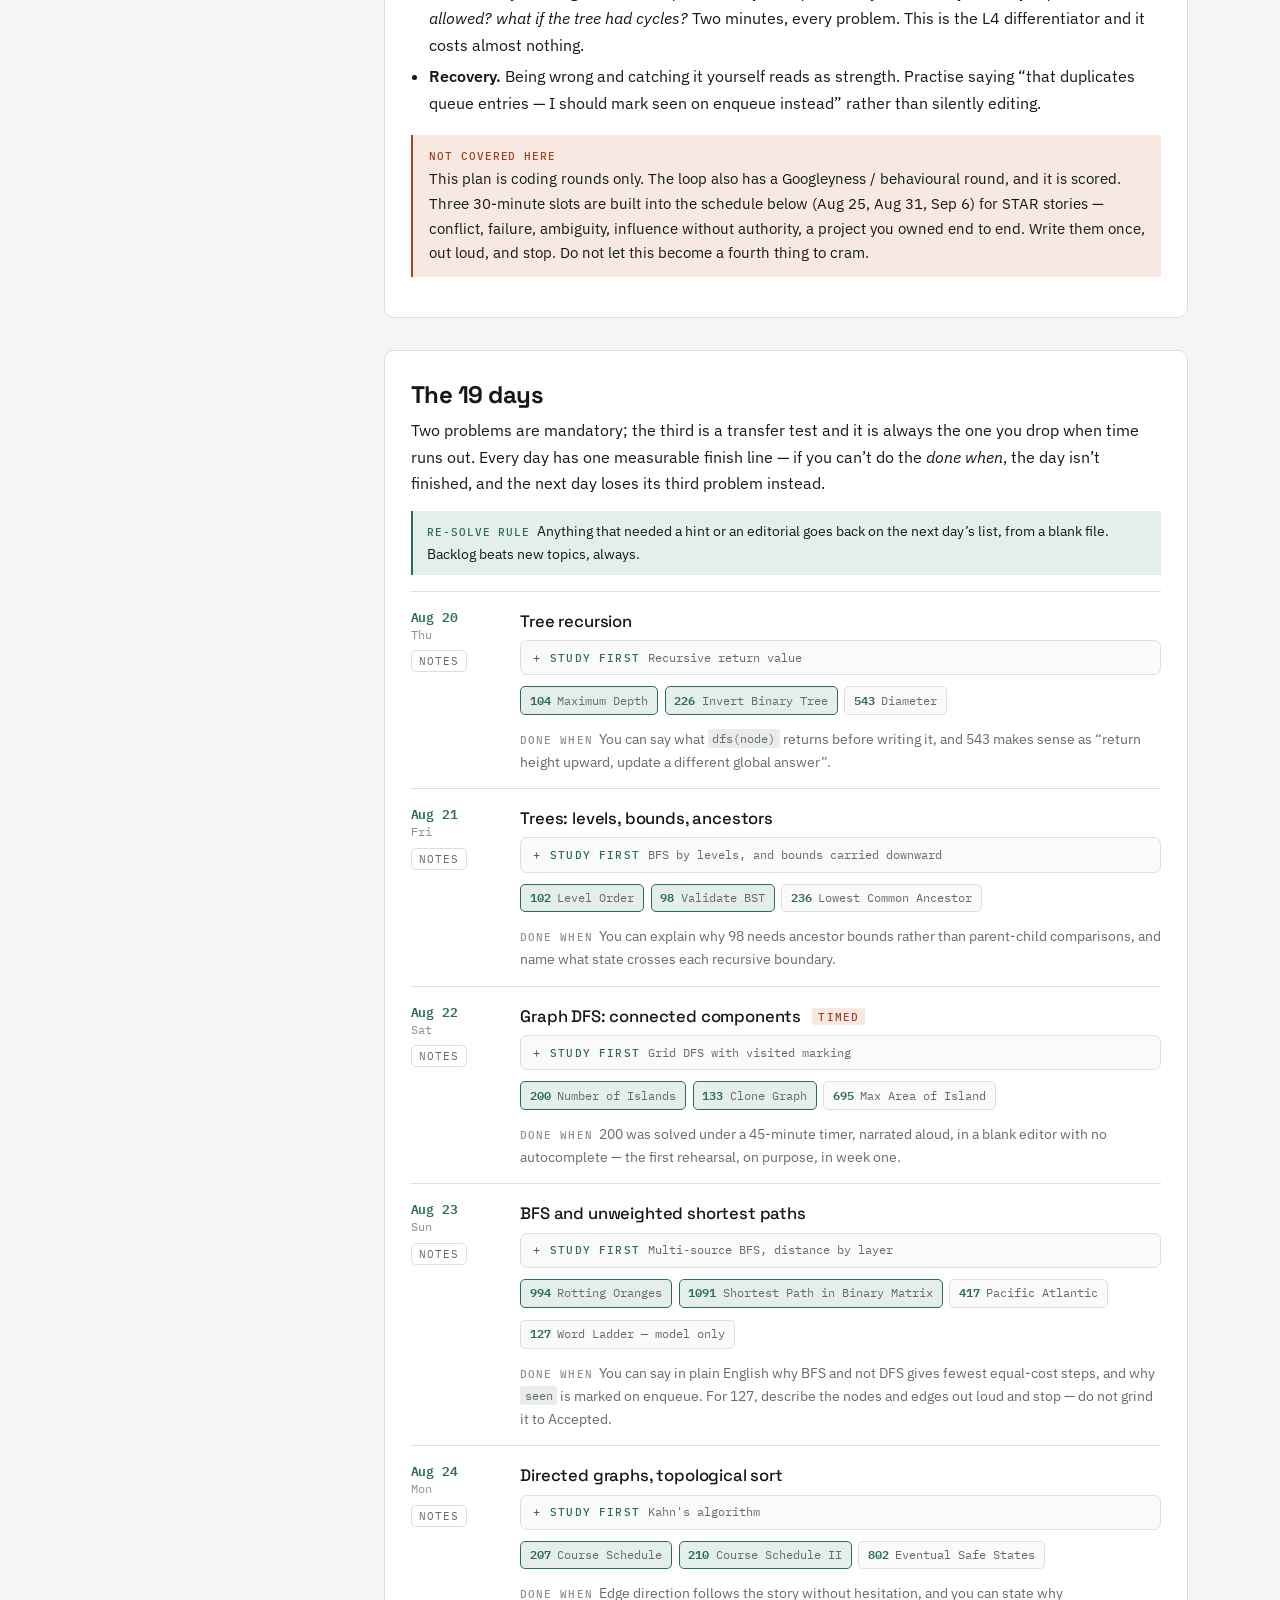
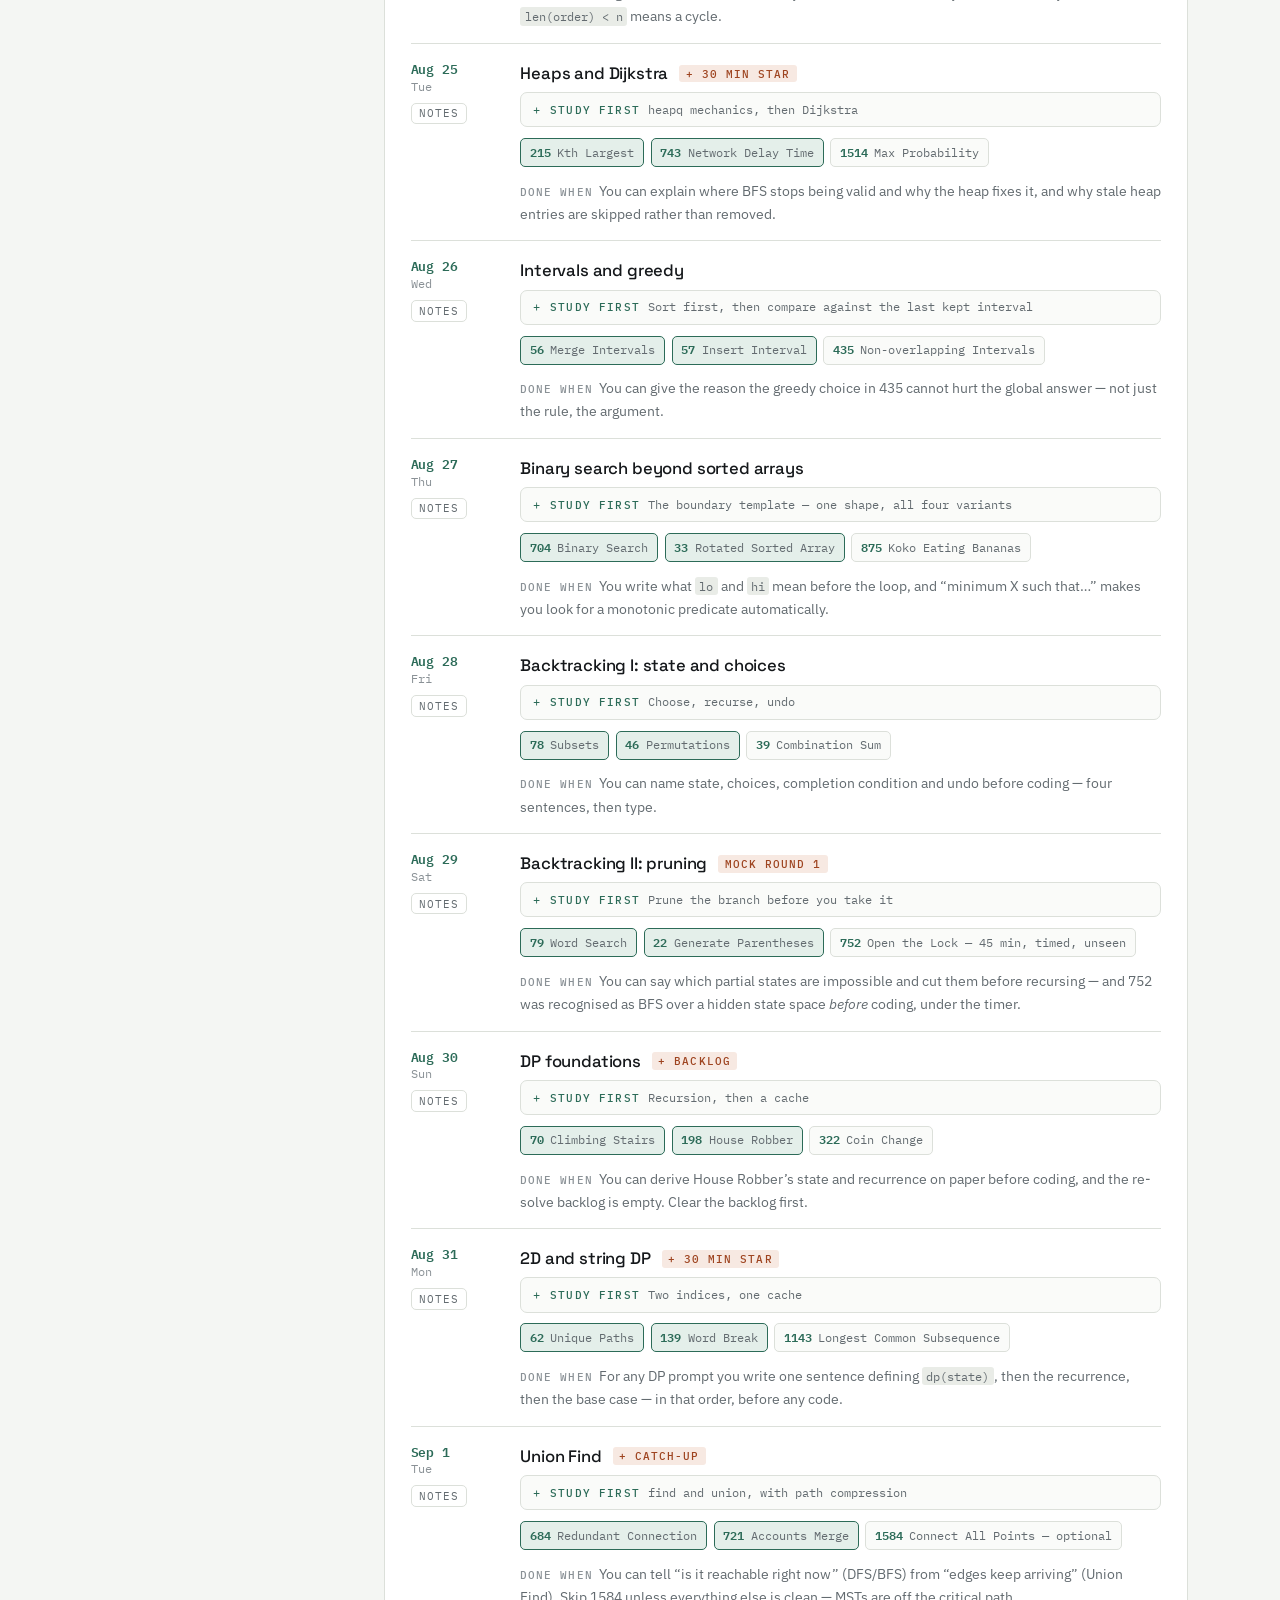
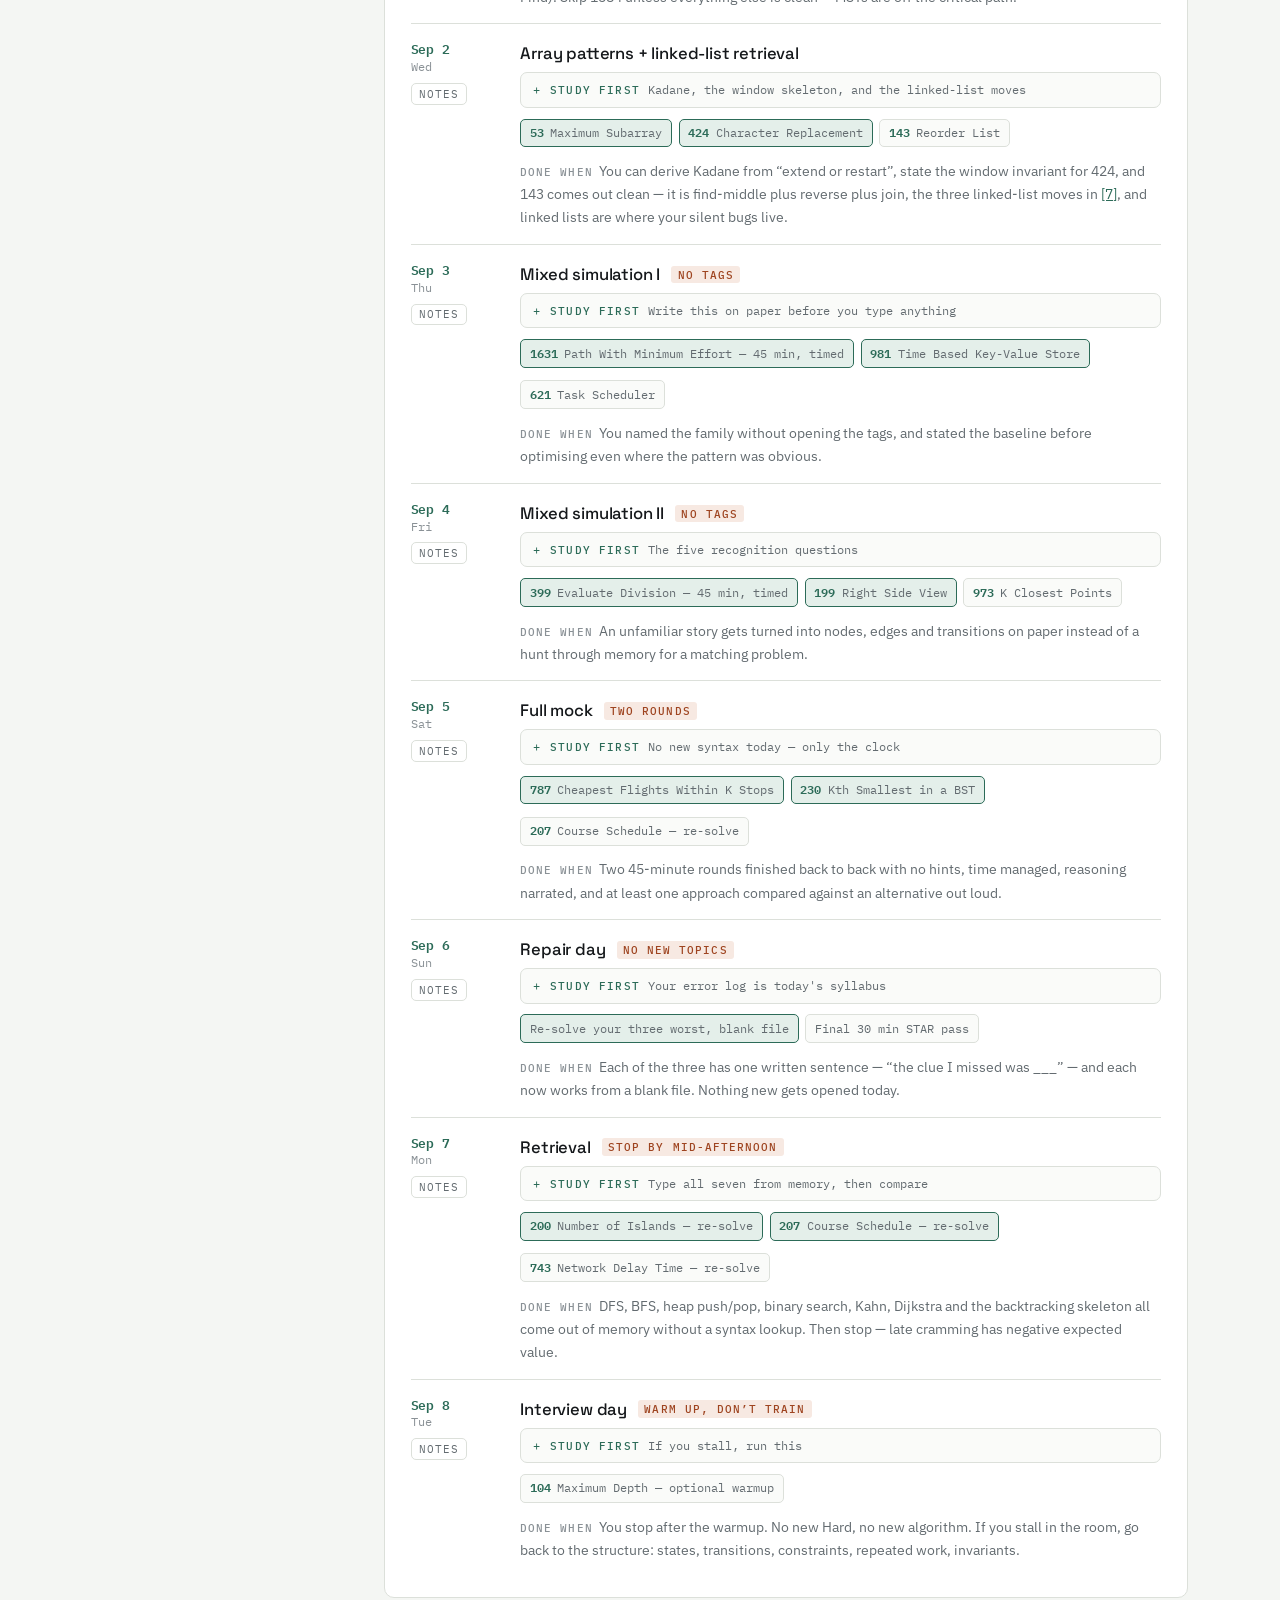
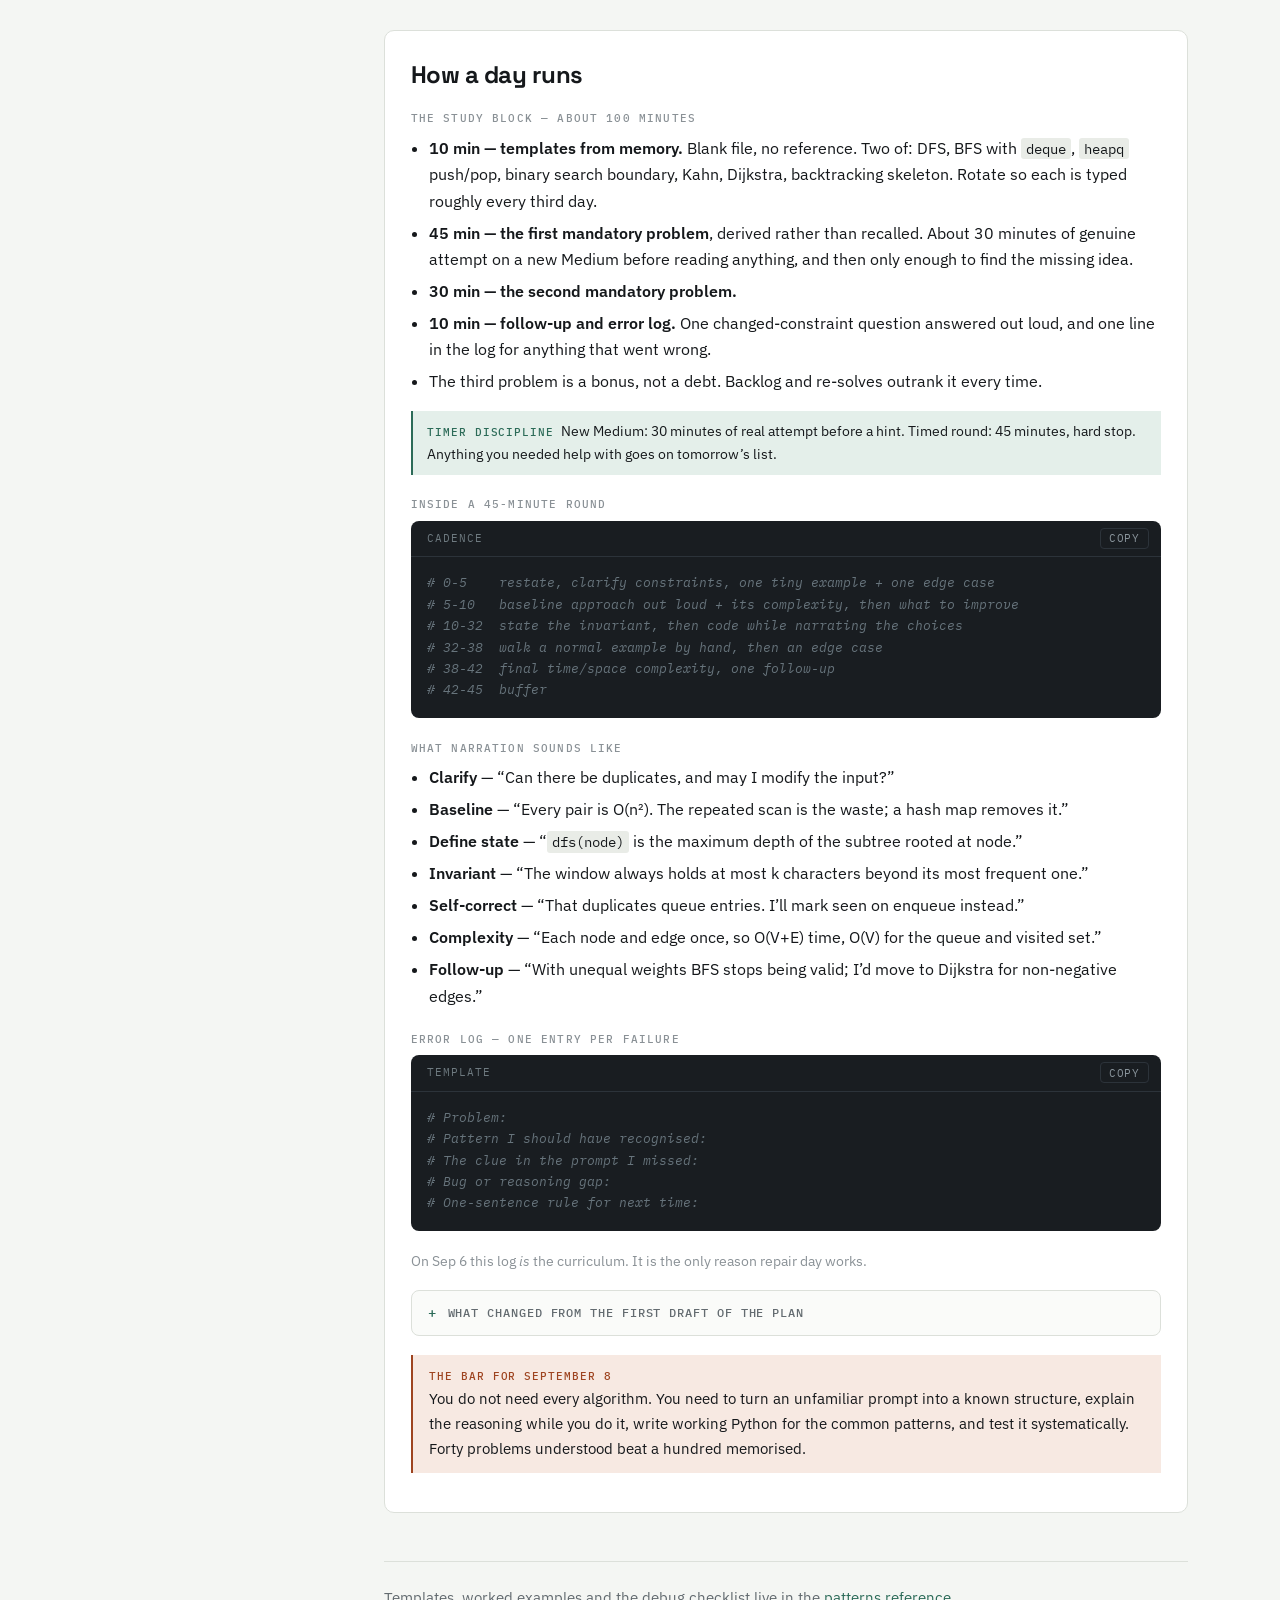
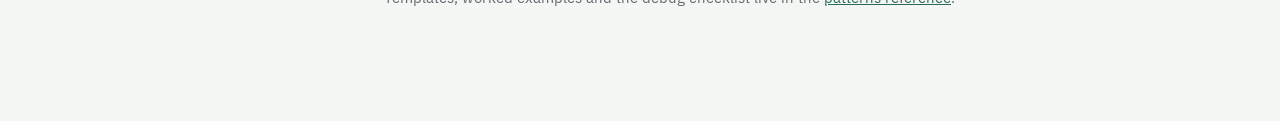
==== commit eee02769: "Add a per-day notes panel to the plan Every day row gets a Notes button that opens a side panel with" ====
--- a/google.html
+++ b/google.html
@@ -97,7 +97,7 @@
   <div class="gate"><b>Re-solve rule</b>Anything that needed a hint or an editorial goes back on the next day&rsquo;s list, from a blank file. Backlog beats new topics, always.</div>
 
   <div class="day">
-    <div class="day-when"><b>Aug 20</b>Thu</div>
+    <div class="day-when"><b>Aug 20</b>Thu<button class="note-btn" data-day="2026-08-20" data-label="Aug 20" data-title="Tree recursion">Notes</button></div>
     <div>
       <p class="day-t">Tree recursion</p>
       <details class="prep"><summary><b>Study first</b>Recursive return value</summary>
@@ -112,16 +112,16 @@
         </div>
       </details>
       <ul class="chips">
-        <li><a class="chip lead" href="https://leetcode.com/problems/maximum-depth-of-binary-tree/"><span class="no">104</span> Maximum Depth</a></li>
-        <li><a class="chip lead" href="https://leetcode.com/problems/invert-binary-tree/"><span class="no">226</span> Invert Binary Tree</a></li>
-        <li><a class="chip" href="https://leetcode.com/problems/diameter-of-binary-tree/"><span class="no">543</span> Diameter</a></li>
+        <li><a target="_blank" rel="noopener" class="chip lead" href="https://leetcode.com/problems/maximum-depth-of-binary-tree/"><span class="no">104</span> Maximum Depth</a></li>
+        <li><a target="_blank" rel="noopener" class="chip lead" href="https://leetcode.com/problems/invert-binary-tree/"><span class="no">226</span> Invert Binary Tree</a></li>
+        <li><a target="_blank" rel="noopener" class="chip" href="https://leetcode.com/problems/diameter-of-binary-tree/"><span class="no">543</span> Diameter</a></li>
       </ul>
       <p class="done"><b>Done when</b>You can say what <code>dfs(node)</code> returns before writing it, and 543 makes sense as &ldquo;return height upward, update a different global answer&rdquo;.</p>
     </div>
   </div>
 
   <div class="day">
-    <div class="day-when"><b>Aug 21</b>Fri</div>
+    <div class="day-when"><b>Aug 21</b>Fri<button class="note-btn" data-day="2026-08-21" data-label="Aug 21" data-title="Trees: levels, bounds, ancestors">Notes</button></div>
     <div>
       <p class="day-t">Trees: levels, bounds, ancestors</p>
       <details class="prep"><summary><b>Study first</b>BFS by levels, and bounds carried downward</summary>
@@ -140,16 +140,16 @@
         </div>
       </details>
       <ul class="chips">
-        <li><a class="chip lead" href="https://leetcode.com/problems/binary-tree-level-order-traversal/"><span class="no">102</span> Level Order</a></li>
-        <li><a class="chip lead" href="https://leetcode.com/problems/validate-binary-search-tree/"><span class="no">98</span> Validate BST</a></li>
-        <li><a class="chip" href="https://leetcode.com/problems/lowest-common-ancestor-of-a-binary-tree/"><span class="no">236</span> Lowest Common Ancestor</a></li>
+        <li><a target="_blank" rel="noopener" class="chip lead" href="https://leetcode.com/problems/binary-tree-level-order-traversal/"><span class="no">102</span> Level Order</a></li>
+        <li><a target="_blank" rel="noopener" class="chip lead" href="https://leetcode.com/problems/validate-binary-search-tree/"><span class="no">98</span> Validate BST</a></li>
+        <li><a target="_blank" rel="noopener" class="chip" href="https://leetcode.com/problems/lowest-common-ancestor-of-a-binary-tree/"><span class="no">236</span> Lowest Common Ancestor</a></li>
       </ul>
       <p class="done"><b>Done when</b>You can explain why 98 needs ancestor bounds rather than parent-child comparisons, and name what state crosses each recursive boundary.</p>
     </div>
   </div>
 
   <div class="day">
-    <div class="day-when"><b>Aug 22</b>Sat</div>
+    <div class="day-when"><b>Aug 22</b>Sat<button class="note-btn" data-day="2026-08-22" data-label="Aug 22" data-title="Graph DFS: connected components">Notes</button></div>
     <div>
       <p class="day-t">Graph DFS: connected components <em>timed</em></p>
       <details class="prep"><summary><b>Study first</b>Grid DFS with visited marking</summary>
@@ -168,16 +168,16 @@
         </div>
       </details>
       <ul class="chips">
-        <li><a class="chip lead" href="https://leetcode.com/problems/number-of-islands/"><span class="no">200</span> Number of Islands</a></li>
-        <li><a class="chip lead" href="https://leetcode.com/problems/clone-graph/"><span class="no">133</span> Clone Graph</a></li>
-        <li><a class="chip" href="https://leetcode.com/problems/max-area-of-island/"><span class="no">695</span> Max Area of Island</a></li>
+        <li><a target="_blank" rel="noopener" class="chip lead" href="https://leetcode.com/problems/number-of-islands/"><span class="no">200</span> Number of Islands</a></li>
+        <li><a target="_blank" rel="noopener" class="chip lead" href="https://leetcode.com/problems/clone-graph/"><span class="no">133</span> Clone Graph</a></li>
+        <li><a target="_blank" rel="noopener" class="chip" href="https://leetcode.com/problems/max-area-of-island/"><span class="no">695</span> Max Area of Island</a></li>
       </ul>
       <p class="done"><b>Done when</b>200 was solved under a 45-minute timer, narrated aloud, in a blank editor with no autocomplete — the first rehearsal, on purpose, in week one.</p>
     </div>
   </div>
 
   <div class="day">
-    <div class="day-when"><b>Aug 23</b>Sun</div>
+    <div class="day-when"><b>Aug 23</b>Sun<button class="note-btn" data-day="2026-08-23" data-label="Aug 23" data-title="BFS and unweighted shortest paths">Notes</button></div>
     <div>
       <p class="day-t">BFS and unweighted shortest paths</p>
       <details class="prep"><summary><b>Study first</b>Multi-source BFS, distance by layer</summary>
@@ -199,17 +199,17 @@
         </div>
       </details>
       <ul class="chips">
-        <li><a class="chip lead" href="https://leetcode.com/problems/rotting-oranges/"><span class="no">994</span> Rotting Oranges</a></li>
-        <li><a class="chip lead" href="https://leetcode.com/problems/shortest-path-in-binary-matrix/"><span class="no">1091</span> Shortest Path in Binary Matrix</a></li>
-        <li><a class="chip" href="https://leetcode.com/problems/pacific-atlantic-water-flow/"><span class="no">417</span> Pacific Atlantic</a></li>
-        <li><a class="chip" href="https://leetcode.com/problems/word-ladder/"><span class="no">127</span> Word Ladder — model only</a></li>
+        <li><a target="_blank" rel="noopener" class="chip lead" href="https://leetcode.com/problems/rotting-oranges/"><span class="no">994</span> Rotting Oranges</a></li>
+        <li><a target="_blank" rel="noopener" class="chip lead" href="https://leetcode.com/problems/shortest-path-in-binary-matrix/"><span class="no">1091</span> Shortest Path in Binary Matrix</a></li>
+        <li><a target="_blank" rel="noopener" class="chip" href="https://leetcode.com/problems/pacific-atlantic-water-flow/"><span class="no">417</span> Pacific Atlantic</a></li>
+        <li><a target="_blank" rel="noopener" class="chip" href="https://leetcode.com/problems/word-ladder/"><span class="no">127</span> Word Ladder — model only</a></li>
       </ul>
       <p class="done"><b>Done when</b>You can say in plain English why BFS and not DFS gives fewest equal-cost steps, and why <code>seen</code> is marked on enqueue. For 127, describe the nodes and edges out loud and stop — do not grind it to Accepted.</p>
     </div>
   </div>
 
   <div class="day">
-    <div class="day-when"><b>Aug 24</b>Mon</div>
+    <div class="day-when"><b>Aug 24</b>Mon<button class="note-btn" data-day="2026-08-24" data-label="Aug 24" data-title="Directed graphs, topological sort">Notes</button></div>
     <div>
       <p class="day-t">Directed graphs, topological sort</p>
       <details class="prep"><summary><b>Study first</b>Kahn&#x27;s algorithm</summary>
@@ -234,16 +234,16 @@
         </div>
       </details>
       <ul class="chips">
-        <li><a class="chip lead" href="https://leetcode.com/problems/course-schedule/"><span class="no">207</span> Course Schedule</a></li>
-        <li><a class="chip lead" href="https://leetcode.com/problems/course-schedule-ii/"><span class="no">210</span> Course Schedule II</a></li>
-        <li><a class="chip" href="https://leetcode.com/problems/find-eventual-safe-states/"><span class="no">802</span> Eventual Safe States</a></li>
+        <li><a target="_blank" rel="noopener" class="chip lead" href="https://leetcode.com/problems/course-schedule/"><span class="no">207</span> Course Schedule</a></li>
+        <li><a target="_blank" rel="noopener" class="chip lead" href="https://leetcode.com/problems/course-schedule-ii/"><span class="no">210</span> Course Schedule II</a></li>
+        <li><a target="_blank" rel="noopener" class="chip" href="https://leetcode.com/problems/find-eventual-safe-states/"><span class="no">802</span> Eventual Safe States</a></li>
       </ul>
       <p class="done"><b>Done when</b>Edge direction follows the story without hesitation, and you can state why <code>len(order) &lt; n</code> means a cycle.</p>
     </div>
   </div>
 
   <div class="day">
-    <div class="day-when"><b>Aug 25</b>Tue</div>
+    <div class="day-when"><b>Aug 25</b>Tue<button class="note-btn" data-day="2026-08-25" data-label="Aug 25" data-title="Heaps and Dijkstra">Notes</button></div>
     <div>
       <p class="day-t">Heaps and Dijkstra <em>+ 30 min STAR</em></p>
       <details class="prep"><summary><b>Study first</b>heapq mechanics, then Dijkstra</summary>
@@ -268,16 +268,16 @@
         </div>
       </details>
       <ul class="chips">
-        <li><a class="chip lead" href="https://leetcode.com/problems/kth-largest-element-in-an-array/"><span class="no">215</span> Kth Largest</a></li>
-        <li><a class="chip lead" href="https://leetcode.com/problems/network-delay-time/"><span class="no">743</span> Network Delay Time</a></li>
-        <li><a class="chip" href="https://leetcode.com/problems/path-with-maximum-probability/"><span class="no">1514</span> Max Probability</a></li>
+        <li><a target="_blank" rel="noopener" class="chip lead" href="https://leetcode.com/problems/kth-largest-element-in-an-array/"><span class="no">215</span> Kth Largest</a></li>
+        <li><a target="_blank" rel="noopener" class="chip lead" href="https://leetcode.com/problems/network-delay-time/"><span class="no">743</span> Network Delay Time</a></li>
+        <li><a target="_blank" rel="noopener" class="chip" href="https://leetcode.com/problems/path-with-maximum-probability/"><span class="no">1514</span> Max Probability</a></li>
       </ul>
       <p class="done"><b>Done when</b>You can explain where BFS stops being valid and why the heap fixes it, and why stale heap entries are skipped rather than removed.</p>
     </div>
   </div>
 
   <div class="day">
-    <div class="day-when"><b>Aug 26</b>Wed</div>
+    <div class="day-when"><b>Aug 26</b>Wed<button class="note-btn" data-day="2026-08-26" data-label="Aug 26" data-title="Intervals and greedy">Notes</button></div>
     <div>
       <p class="day-t">Intervals and greedy</p>
       <details class="prep"><summary><b>Study first</b>Sort first, then compare against the last kept interval</summary>
@@ -293,16 +293,16 @@
         </div>
       </details>
       <ul class="chips">
-        <li><a class="chip lead" href="https://leetcode.com/problems/merge-intervals/"><span class="no">56</span> Merge Intervals</a></li>
-        <li><a class="chip lead" href="https://leetcode.com/problems/insert-interval/"><span class="no">57</span> Insert Interval</a></li>
-        <li><a class="chip" href="https://leetcode.com/problems/non-overlapping-intervals/"><span class="no">435</span> Non-overlapping Intervals</a></li>
+        <li><a target="_blank" rel="noopener" class="chip lead" href="https://leetcode.com/problems/merge-intervals/"><span class="no">56</span> Merge Intervals</a></li>
+        <li><a target="_blank" rel="noopener" class="chip lead" href="https://leetcode.com/problems/insert-interval/"><span class="no">57</span> Insert Interval</a></li>
+        <li><a target="_blank" rel="noopener" class="chip" href="https://leetcode.com/problems/non-overlapping-intervals/"><span class="no">435</span> Non-overlapping Intervals</a></li>
       </ul>
       <p class="done"><b>Done when</b>You can give the reason the greedy choice in 435 cannot hurt the global answer — not just the rule, the argument.</p>
     </div>
   </div>
 
   <div class="day">
-    <div class="day-when"><b>Aug 27</b>Thu</div>
+    <div class="day-when"><b>Aug 27</b>Thu<button class="note-btn" data-day="2026-08-27" data-label="Aug 27" data-title="Binary search beyond sorted arrays">Notes</button></div>
     <div>
       <p class="day-t">Binary search beyond sorted arrays</p>
       <details class="prep"><summary><b>Study first</b>The boundary template — one shape, all four variants</summary>
@@ -321,16 +321,16 @@
         </div>
       </details>
       <ul class="chips">
-        <li><a class="chip lead" href="https://leetcode.com/problems/binary-search/"><span class="no">704</span> Binary Search</a></li>
-        <li><a class="chip lead" href="https://leetcode.com/problems/search-in-rotated-sorted-array/"><span class="no">33</span> Rotated Sorted Array</a></li>
-        <li><a class="chip" href="https://leetcode.com/problems/koko-eating-bananas/"><span class="no">875</span> Koko Eating Bananas</a></li>
+        <li><a target="_blank" rel="noopener" class="chip lead" href="https://leetcode.com/problems/binary-search/"><span class="no">704</span> Binary Search</a></li>
+        <li><a target="_blank" rel="noopener" class="chip lead" href="https://leetcode.com/problems/search-in-rotated-sorted-array/"><span class="no">33</span> Rotated Sorted Array</a></li>
+        <li><a target="_blank" rel="noopener" class="chip" href="https://leetcode.com/problems/koko-eating-bananas/"><span class="no">875</span> Koko Eating Bananas</a></li>
       </ul>
       <p class="done"><b>Done when</b>You write what <code>lo</code> and <code>hi</code> mean before the loop, and &ldquo;minimum X such that…&rdquo; makes you look for a monotonic predicate automatically.</p>
     </div>
   </div>
 
   <div class="day">
-    <div class="day-when"><b>Aug 28</b>Fri</div>
+    <div class="day-when"><b>Aug 28</b>Fri<button class="note-btn" data-day="2026-08-28" data-label="Aug 28" data-title="Backtracking I: state and choices">Notes</button></div>
     <div>
       <p class="day-t">Backtracking I: state and choices</p>
       <details class="prep"><summary><b>Study first</b>Choose, recurse, undo</summary>
@@ -347,16 +347,16 @@
         </div>
       </details>
       <ul class="chips">
-        <li><a class="chip lead" href="https://leetcode.com/problems/subsets/"><span class="no">78</span> Subsets</a></li>
-        <li><a class="chip lead" href="https://leetcode.com/problems/permutations/"><span class="no">46</span> Permutations</a></li>
-        <li><a class="chip" href="https://leetcode.com/problems/combination-sum/"><span class="no">39</span> Combination Sum</a></li>
+        <li><a target="_blank" rel="noopener" class="chip lead" href="https://leetcode.com/problems/subsets/"><span class="no">78</span> Subsets</a></li>
+        <li><a target="_blank" rel="noopener" class="chip lead" href="https://leetcode.com/problems/permutations/"><span class="no">46</span> Permutations</a></li>
+        <li><a target="_blank" rel="noopener" class="chip" href="https://leetcode.com/problems/combination-sum/"><span class="no">39</span> Combination Sum</a></li>
       </ul>
       <p class="done"><b>Done when</b>You can name state, choices, completion condition and undo before coding — four sentences, then type.</p>
     </div>
   </div>
 
   <div class="day">
-    <div class="day-when"><b>Aug 29</b>Sat</div>
+    <div class="day-when"><b>Aug 29</b>Sat<button class="note-btn" data-day="2026-08-29" data-label="Aug 29" data-title="Backtracking II: pruning">Notes</button></div>
     <div>
       <p class="day-t">Backtracking II: pruning <em>mock round 1</em></p>
       <details class="prep"><summary><b>Study first</b>Prune the branch before you take it</summary>
@@ -376,16 +376,16 @@
         </div>
       </details>
       <ul class="chips">
-        <li><a class="chip lead" href="https://leetcode.com/problems/word-search/"><span class="no">79</span> Word Search</a></li>
-        <li><a class="chip lead" href="https://leetcode.com/problems/generate-parentheses/"><span class="no">22</span> Generate Parentheses</a></li>
-        <li><a class="chip" href="https://leetcode.com/problems/open-the-lock/"><span class="no">752</span> Open the Lock — 45 min, timed, unseen</a></li>
+        <li><a target="_blank" rel="noopener" class="chip lead" href="https://leetcode.com/problems/word-search/"><span class="no">79</span> Word Search</a></li>
+        <li><a target="_blank" rel="noopener" class="chip lead" href="https://leetcode.com/problems/generate-parentheses/"><span class="no">22</span> Generate Parentheses</a></li>
+        <li><a target="_blank" rel="noopener" class="chip" href="https://leetcode.com/problems/open-the-lock/"><span class="no">752</span> Open the Lock — 45 min, timed, unseen</a></li>
       </ul>
       <p class="done"><b>Done when</b>You can say which partial states are impossible and cut them before recursing — and 752 was recognised as BFS over a hidden state space <em>before</em> coding, under the timer.</p>
     </div>
   </div>
 
   <div class="day">
-    <div class="day-when"><b>Aug 30</b>Sun</div>
+    <div class="day-when"><b>Aug 30</b>Sun<button class="note-btn" data-day="2026-08-30" data-label="Aug 30" data-title="DP foundations">Notes</button></div>
     <div>
       <p class="day-t">DP foundations <em>+ backlog</em></p>
       <details class="prep"><summary><b>Study first</b>Recursion, then a cache</summary>
@@ -404,16 +404,16 @@
         </div>
       </details>
       <ul class="chips">
-        <li><a class="chip lead" href="https://leetcode.com/problems/climbing-stairs/"><span class="no">70</span> Climbing Stairs</a></li>
-        <li><a class="chip lead" href="https://leetcode.com/problems/house-robber/"><span class="no">198</span> House Robber</a></li>
-        <li><a class="chip" href="https://leetcode.com/problems/coin-change/"><span class="no">322</span> Coin Change</a></li>
+        <li><a target="_blank" rel="noopener" class="chip lead" href="https://leetcode.com/problems/climbing-stairs/"><span class="no">70</span> Climbing Stairs</a></li>
+        <li><a target="_blank" rel="noopener" class="chip lead" href="https://leetcode.com/problems/house-robber/"><span class="no">198</span> House Robber</a></li>
+        <li><a target="_blank" rel="noopener" class="chip" href="https://leetcode.com/problems/coin-change/"><span class="no">322</span> Coin Change</a></li>
       </ul>
       <p class="done"><b>Done when</b>You can derive House Robber&rsquo;s state and recurrence on paper before coding, and the re-solve backlog is empty. Clear the backlog first.</p>
     </div>
   </div>
 
   <div class="day">
-    <div class="day-when"><b>Aug 31</b>Mon</div>
+    <div class="day-when"><b>Aug 31</b>Mon<button class="note-btn" data-day="2026-08-31" data-label="Aug 31" data-title="2D and string DP">Notes</button></div>
     <div>
       <p class="day-t">2D and string DP <em>+ 30 min STAR</em></p>
       <details class="prep"><summary><b>Study first</b>Two indices, one cache</summary>
@@ -431,16 +431,16 @@
         </div>
       </details>
       <ul class="chips">
-        <li><a class="chip lead" href="https://leetcode.com/problems/unique-paths/"><span class="no">62</span> Unique Paths</a></li>
-        <li><a class="chip lead" href="https://leetcode.com/problems/word-break/"><span class="no">139</span> Word Break</a></li>
-        <li><a class="chip" href="https://leetcode.com/problems/longest-common-subsequence/"><span class="no">1143</span> Longest Common Subsequence</a></li>
+        <li><a target="_blank" rel="noopener" class="chip lead" href="https://leetcode.com/problems/unique-paths/"><span class="no">62</span> Unique Paths</a></li>
+        <li><a target="_blank" rel="noopener" class="chip lead" href="https://leetcode.com/problems/word-break/"><span class="no">139</span> Word Break</a></li>
+        <li><a target="_blank" rel="noopener" class="chip" href="https://leetcode.com/problems/longest-common-subsequence/"><span class="no">1143</span> Longest Common Subsequence</a></li>
       </ul>
       <p class="done"><b>Done when</b>For any DP prompt you write one sentence defining <code>dp(state)</code>, then the recurrence, then the base case — in that order, before any code.</p>
     </div>
   </div>
 
   <div class="day">
-    <div class="day-when"><b>Sep 1</b>Tue</div>
+    <div class="day-when"><b>Sep 1</b>Tue<button class="note-btn" data-day="2026-09-01" data-label="Sep 1" data-title="Union Find">Notes</button></div>
     <div>
       <p class="day-t">Union Find <em>+ catch-up</em></p>
       <details class="prep"><summary><b>Study first</b>find and union, with path compression</summary>
@@ -467,16 +467,16 @@
         </div>
       </details>
       <ul class="chips">
-        <li><a class="chip lead" href="https://leetcode.com/problems/redundant-connection/"><span class="no">684</span> Redundant Connection</a></li>
-        <li><a class="chip lead" href="https://leetcode.com/problems/accounts-merge/"><span class="no">721</span> Accounts Merge</a></li>
-        <li><a class="chip" href="https://leetcode.com/problems/min-cost-to-connect-all-points/"><span class="no">1584</span> Connect All Points — optional</a></li>
+        <li><a target="_blank" rel="noopener" class="chip lead" href="https://leetcode.com/problems/redundant-connection/"><span class="no">684</span> Redundant Connection</a></li>
+        <li><a target="_blank" rel="noopener" class="chip lead" href="https://leetcode.com/problems/accounts-merge/"><span class="no">721</span> Accounts Merge</a></li>
+        <li><a target="_blank" rel="noopener" class="chip" href="https://leetcode.com/problems/min-cost-to-connect-all-points/"><span class="no">1584</span> Connect All Points — optional</a></li>
       </ul>
       <p class="done"><b>Done when</b>You can tell &ldquo;is it reachable right now&rdquo; (DFS/BFS) from &ldquo;edges keep arriving&rdquo; (Union Find). Skip 1584 unless everything else is clean — MSTs are off the critical path.</p>
     </div>
   </div>
 
   <div class="day">
-    <div class="day-when"><b>Sep 2</b>Wed</div>
+    <div class="day-when"><b>Sep 2</b>Wed<button class="note-btn" data-day="2026-09-02" data-label="Sep 2" data-title="Array patterns + linked-list retrieval">Notes</button></div>
     <div>
       <p class="day-t">Array patterns + linked-list retrieval</p>
       <details class="prep"><summary><b>Study first</b>Kadane, the window skeleton, and the linked-list moves</summary>
@@ -504,16 +504,16 @@
         </div>
       </details>
       <ul class="chips">
-        <li><a class="chip lead" href="https://leetcode.com/problems/maximum-subarray/"><span class="no">53</span> Maximum Subarray</a></li>
-        <li><a class="chip lead" href="https://leetcode.com/problems/longest-repeating-character-replacement/"><span class="no">424</span> Character Replacement</a></li>
-        <li><a class="chip" href="https://leetcode.com/problems/reorder-list/"><span class="no">143</span> Reorder List</a></li>
+        <li><a target="_blank" rel="noopener" class="chip lead" href="https://leetcode.com/problems/maximum-subarray/"><span class="no">53</span> Maximum Subarray</a></li>
+        <li><a target="_blank" rel="noopener" class="chip lead" href="https://leetcode.com/problems/longest-repeating-character-replacement/"><span class="no">424</span> Character Replacement</a></li>
+        <li><a target="_blank" rel="noopener" class="chip" href="https://leetcode.com/problems/reorder-list/"><span class="no">143</span> Reorder List</a></li>
       </ul>
       <p class="done"><b>Done when</b>You can derive Kadane from &ldquo;extend or restart&rdquo;, state the window invariant for 424, and 143 comes out clean — it is find-middle plus reverse plus join, the three linked-list moves in <a href="index.html#linked-list">[7]</a>, and linked lists are where your silent bugs live.</p>
     </div>
   </div>
 
   <div class="day">
-    <div class="day-when"><b>Sep 3</b>Thu</div>
+    <div class="day-when"><b>Sep 3</b>Thu<button class="note-btn" data-day="2026-09-03" data-label="Sep 3" data-title="Mixed simulation I">Notes</button></div>
     <div>
       <p class="day-t">Mixed simulation I <em>no tags</em></p>
       <details class="prep"><summary><b>Study first</b>Write this on paper before you type anything</summary>
@@ -530,16 +530,16 @@
         </div>
       </details>
       <ul class="chips">
-        <li><a class="chip lead" href="https://leetcode.com/problems/path-with-minimum-effort/"><span class="no">1631</span> Path With Minimum Effort — 45 min, timed</a></li>
-        <li><a class="chip lead" href="https://leetcode.com/problems/time-based-key-value-store/"><span class="no">981</span> Time Based Key-Value Store</a></li>
-        <li><a class="chip" href="https://leetcode.com/problems/task-scheduler/"><span class="no">621</span> Task Scheduler</a></li>
+        <li><a target="_blank" rel="noopener" class="chip lead" href="https://leetcode.com/problems/path-with-minimum-effort/"><span class="no">1631</span> Path With Minimum Effort — 45 min, timed</a></li>
+        <li><a target="_blank" rel="noopener" class="chip lead" href="https://leetcode.com/problems/time-based-key-value-store/"><span class="no">981</span> Time Based Key-Value Store</a></li>
+        <li><a target="_blank" rel="noopener" class="chip" href="https://leetcode.com/problems/task-scheduler/"><span class="no">621</span> Task Scheduler</a></li>
       </ul>
       <p class="done"><b>Done when</b>You named the family without opening the tags, and stated the baseline before optimising even where the pattern was obvious.</p>
     </div>
   </div>
 
   <div class="day">
-    <div class="day-when"><b>Sep 4</b>Fri</div>
+    <div class="day-when"><b>Sep 4</b>Fri<button class="note-btn" data-day="2026-09-04" data-label="Sep 4" data-title="Mixed simulation II">Notes</button></div>
     <div>
       <p class="day-t">Mixed simulation II <em>no tags</em></p>
       <details class="prep"><summary><b>Study first</b>The five recognition questions</summary>
@@ -557,16 +557,16 @@
         </div>
       </details>
       <ul class="chips">
-        <li><a class="chip lead" href="https://leetcode.com/problems/evaluate-division/"><span class="no">399</span> Evaluate Division — 45 min, timed</a></li>
-        <li><a class="chip lead" href="https://leetcode.com/problems/binary-tree-right-side-view/"><span class="no">199</span> Right Side View</a></li>
-        <li><a class="chip" href="https://leetcode.com/problems/k-closest-points-to-origin/"><span class="no">973</span> K Closest Points</a></li>
+        <li><a target="_blank" rel="noopener" class="chip lead" href="https://leetcode.com/problems/evaluate-division/"><span class="no">399</span> Evaluate Division — 45 min, timed</a></li>
+        <li><a target="_blank" rel="noopener" class="chip lead" href="https://leetcode.com/problems/binary-tree-right-side-view/"><span class="no">199</span> Right Side View</a></li>
+        <li><a target="_blank" rel="noopener" class="chip" href="https://leetcode.com/problems/k-closest-points-to-origin/"><span class="no">973</span> K Closest Points</a></li>
       </ul>
       <p class="done"><b>Done when</b>An unfamiliar story gets turned into nodes, edges and transitions on paper instead of a hunt through memory for a matching problem.</p>
     </div>
   </div>
 
   <div class="day">
-    <div class="day-when"><b>Sep 5</b>Sat</div>
+    <div class="day-when"><b>Sep 5</b>Sat<button class="note-btn" data-day="2026-09-05" data-label="Sep 5" data-title="Full mock">Notes</button></div>
     <div>
       <p class="day-t">Full mock <em>two rounds</em></p>
       <details class="prep"><summary><b>Study first</b>No new syntax today — only the clock</summary>
@@ -581,16 +581,16 @@
         </div>
       </details>
       <ul class="chips">
-        <li><a class="chip lead" href="https://leetcode.com/problems/cheapest-flights-within-k-stops/"><span class="no">787</span> Cheapest Flights Within K Stops</a></li>
-        <li><a class="chip lead" href="https://leetcode.com/problems/kth-smallest-element-in-a-bst/"><span class="no">230</span> Kth Smallest in a BST</a></li>
-        <li><a class="chip" href="https://leetcode.com/problems/course-schedule/"><span class="no">207</span> Course Schedule — re-solve</a></li>
+        <li><a target="_blank" rel="noopener" class="chip lead" href="https://leetcode.com/problems/cheapest-flights-within-k-stops/"><span class="no">787</span> Cheapest Flights Within K Stops</a></li>
+        <li><a target="_blank" rel="noopener" class="chip lead" href="https://leetcode.com/problems/kth-smallest-element-in-a-bst/"><span class="no">230</span> Kth Smallest in a BST</a></li>
+        <li><a target="_blank" rel="noopener" class="chip" href="https://leetcode.com/problems/course-schedule/"><span class="no">207</span> Course Schedule — re-solve</a></li>
       </ul>
       <p class="done"><b>Done when</b>Two 45-minute rounds finished back to back with no hints, time managed, reasoning narrated, and at least one approach compared against an alternative out loud.</p>
     </div>
   </div>
 
   <div class="day">
-    <div class="day-when"><b>Sep 6</b>Sun</div>
+    <div class="day-when"><b>Sep 6</b>Sun<button class="note-btn" data-day="2026-09-06" data-label="Sep 6" data-title="Repair day">Notes</button></div>
     <div>
       <p class="day-t">Repair day <em>no new topics</em></p>
       <details class="prep"><summary><b>Study first</b>Your error log is today&#x27;s syllabus</summary>
@@ -612,7 +612,7 @@
   </div>
 
   <div class="day">
-    <div class="day-when"><b>Sep 7</b>Mon</div>
+    <div class="day-when"><b>Sep 7</b>Mon<button class="note-btn" data-day="2026-09-07" data-label="Sep 7" data-title="Retrieval">Notes</button></div>
     <div>
       <p class="day-t">Retrieval <em>stop by mid-afternoon</em></p>
       <details class="prep"><summary><b>Study first</b>Type all seven from memory, then compare</summary>
@@ -628,16 +628,16 @@
         </div>
       </details>
       <ul class="chips">
-        <li><a class="chip lead" href="https://leetcode.com/problems/number-of-islands/"><span class="no">200</span> Number of Islands — re-solve</a></li>
-        <li><a class="chip lead" href="https://leetcode.com/problems/course-schedule/"><span class="no">207</span> Course Schedule — re-solve</a></li>
-        <li><a class="chip" href="https://leetcode.com/problems/network-delay-time/"><span class="no">743</span> Network Delay Time — re-solve</a></li>
+        <li><a target="_blank" rel="noopener" class="chip lead" href="https://leetcode.com/problems/number-of-islands/"><span class="no">200</span> Number of Islands — re-solve</a></li>
+        <li><a target="_blank" rel="noopener" class="chip lead" href="https://leetcode.com/problems/course-schedule/"><span class="no">207</span> Course Schedule — re-solve</a></li>
+        <li><a target="_blank" rel="noopener" class="chip" href="https://leetcode.com/problems/network-delay-time/"><span class="no">743</span> Network Delay Time — re-solve</a></li>
       </ul>
       <p class="done"><b>Done when</b>DFS, BFS, heap push/pop, binary search, Kahn, Dijkstra and the backtracking skeleton all come out of memory without a syntax lookup. Then stop — late cramming has negative expected value.</p>
     </div>
   </div>
 
   <div class="day">
-    <div class="day-when"><b>Sep 8</b>Tue</div>
+    <div class="day-when"><b>Sep 8</b>Tue<button class="note-btn" data-day="2026-09-08" data-label="Sep 8" data-title="Interview day">Notes</button></div>
     <div>
       <p class="day-t">Interview day <em>warm up, don&rsquo;t train</em></p>
       <details class="prep"><summary><b>Study first</b>If you stall, run this</summary>
@@ -650,7 +650,7 @@
         </div>
       </details>
       <ul class="chips">
-        <li><a class="chip" href="https://leetcode.com/problems/maximum-depth-of-binary-tree/"><span class="no">104</span> Maximum Depth — optional warmup</a></li>
+        <li><a target="_blank" rel="noopener" class="chip" href="https://leetcode.com/problems/maximum-depth-of-binary-tree/"><span class="no">104</span> Maximum Depth — optional warmup</a></li>
       </ul>
       <p class="done"><b>Done when</b>You stop after the warmup. No new Hard, no new algorithm. If you stall in the room, go back to the structure: states, transitions, constraints, repeated work, invariants.</p>
     </div>
@@ -725,6 +725,502 @@
 
 </main>
 </div>
+
+<aside class="notes" id="notes" hidden aria-labelledby="notes-title">
+  <div class="notes-hd">
+    <div>
+      <p class="notes-day" id="notes-day"></p>
+      <p class="notes-title" id="notes-title"></p>
+    </div>
+    <button class="notes-x" id="notes-x" aria-label="Close notes">Close</button>
+  </div>
+  <div class="notes-body" id="notes-body"></div>
+  <div class="notes-ft">
+    <button class="notes-nav" id="notes-prev">&larr; Prev day</button>
+    <button class="notes-nav" id="notes-next">Next day &rarr;</button>
+  </div>
+</aside>
+<div class="notes-scrim" id="notes-scrim" hidden></div>
+
+<div class="note-sources" hidden>
+<div class="note-src" id="note-2026-08-20"><h4>The idea</h4>
+<p>A subtree is a smaller copy of the whole tree, which is why recursion feels natural here. The only real decision is <em>what one call hands back to its caller</em>. Finish the sentence &ldquo;<code>dfs(node)</code> returns ___&rdquo; before you type anything; almost every bug on this day is a fuzzy answer to that question.</p>
+
+<h4>Two different jobs a recursion can do</h4>
+<ul>
+  <li><strong>Return information upward.</strong> Height, size, sum &mdash; the caller uses the value.</li>
+  <li><strong>Update an answer as a side effect.</strong> The recursion is really a traversal, and the answer accumulates in a variable outside it.</li>
+</ul>
+<p>104 and 226 only need the first. 543 needs both at once, and that is the whole reason it is on today&rsquo;s list.</p>
+
+<h4>Traps</h4>
+<ul>
+  <li><strong>Guarding things that are already safe.</strong> <code>if node.left or node.right:</code> around a swap protects nothing &mdash; swapping <code>None</code> with <code>None</code> is a no-op, and recursing into <code>None</code> hits the base case. The guard that matters is <code>if not node:</code>, which stops the dereference.</li>
+  <li><strong>Pushing the answer downward as a parameter.</strong> A parameter is a fresh local in every frame; writing to it changes nothing for the caller. Results travel <em>up</em> via return values, or sideways via a <code>nonlocal</code> / <code>self.</code> variable.</li>
+  <li><strong>Mixing edge counts and node counts.</strong> Height in edges gives leaf &rarr; 0; in nodes it gives leaf &rarr; 1. Both are workable. Pick one, write it in a comment, don&rsquo;t switch mid-problem.</li>
+  <li><strong>A helper that re-walks what the caller already walked.</strong> If computing the answer at each node costs a full subtree scan, you have turned O(n) into O(n&sup2;) &mdash; every node is re-visited once per ancestor.</li>
+</ul>
+
+<h4>Problem by problem</h4>
+<ul>
+  <li><strong>104 Maximum Depth</strong> &mdash; the return value <em>is</em> the answer. The cleanest possible version of the pattern.</li>
+  <li><strong>226 Invert Binary Tree</strong> &mdash; local work at every node, then recurse. Order does not matter: swapping a node&rsquo;s children and inverting each subtree are independent, so swap-then-recurse and recurse-then-swap agree.</li>
+  <li><strong>543 Diameter</strong> &mdash; the return value is <em>not</em> the answer. Return the height; while you have both child heights in hand, record <code>left + right</code> as a candidate. One pass, O(n) time, O(h) stack.</li>
+</ul>
+
+<h4>Say this</h4>
+<p class="say">&ldquo;<code>height(node)</code> returns the number of edges below the node. The diameter through any node is left height plus right height, which I already have while computing the height &mdash; so I record it as I go rather than re-walking the subtree.&rdquo;</p>
+
+<h4>Done when</h4>
+<p>You can state the return value before writing the function, and derive 104 from a blank file in about five minutes.</p></div>
+<div class="note-src" id="note-2026-08-21"><h4>The idea</h4>
+<p>Three different shapes of tree reasoning, and the point is telling them apart: traverse by <em>level</em> (BFS), carry constraints <em>downward</em> (BST bounds), or combine what the two subtrees <em>report back</em> (LCA). Choose based on what the problem asks for, not on which one you like.</p>
+
+<h4>Traps</h4>
+<ul>
+  <li><strong>Forgetting the level-size loop.</strong> <code>for _ in range(len(q))</code> must be read <em>before</em> you start appending children, otherwise the level boundary dissolves. Capture the length first.</li>
+  <li><strong>Validating a BST with parent&ndash;child comparisons.</strong> Every node must sit inside a range set by <em>all</em> its ancestors. A node can be larger than its parent and still be illegal because some grandparent already capped it.</li>
+  <li><strong>Using <code>&lt;=</code> where the problem says strict.</strong> Duplicates are the classic BST edge case &mdash; ask about them.</li>
+  <li><strong>Hunting for parent pointers in LCA.</strong> You do not have them and you do not need them.</li>
+</ul>
+
+<h4>Problem by problem</h4>
+<ul>
+  <li><strong>102 Level Order</strong> &mdash; the canonical BFS shape. Everything later with &ldquo;per level&rdquo; in it reuses this loop.</li>
+  <li><strong>98 Validate BST</strong> &mdash; pass <code>(low, high)</code> down; start with <code>-inf, inf</code>; going left tightens the high bound, going right tightens the low one.</li>
+  <li><strong>236 LCA</strong> &mdash; return the node itself when found, <code>None</code> when not. If both sides return non-<code>None</code>, this node is the answer; if only one does, pass it up. Read that rule twice &mdash; it is the entire solution.</li>
+</ul>
+
+<h4>Say this</h4>
+<p class="say">&ldquo;<code>lca(node)</code> returns the target if the subtree contains one target, and the answer if it contains both. Two non-null children means the split happens here.&rdquo;</p>
+
+<h4>Done when</h4>
+<p>You can say why 98 needs ancestor bounds, and name the state crossing each recursive boundary.</p></div>
+<div class="note-src" id="note-2026-08-22"><h4>The idea</h4>
+<p>Tree recursion generalises to graphs by adding one thing: a <strong>visited set</strong>. Trees cannot revisit a node; graphs can, and a grid can revisit from four directions at once. A matrix is a graph whose edges you generate arithmetically instead of storing.</p>
+
+<h4>Traps</h4>
+<ul>
+  <li><strong>Marking too late.</strong> Mark a cell visited <em>before</em> recursing into its neighbours, or two neighbours will each queue the other and you will walk in circles.</li>
+  <li><strong>Bounds after the lookup.</strong> Check <code>0 &lt;= r &lt; rows</code> before touching <code>grid[r][c]</code>. Negative indices do not raise in Python &mdash; they silently wrap to the other edge, which is a wrong answer, not a crash.</li>
+  <li><strong>Counting components wrong.</strong> The outer loop starts a DFS at every unvisited cell; the counter increments once per <em>start</em>, not once per cell.</li>
+  <li><strong>Mutating the input without saying so.</strong> Sinking islands by overwriting the grid is fine and O(1) extra space &mdash; but ask permission out loud, then mention the <code>visited</code> set as the non-destructive alternative.</li>
+</ul>
+
+<h4>Problem by problem</h4>
+<ul>
+  <li><strong>200 Number of Islands</strong> &mdash; today&rsquo;s timed round. Blank editor, 45 minutes, talk the whole way through.</li>
+  <li><strong>133 Clone Graph</strong> &mdash; the map <code>original &rarr; copy</code> is both your memo and your visited set. Create the copy <em>before</em> recursing into neighbours, or a cycle will recurse forever.</li>
+  <li><strong>695 Max Area</strong> &mdash; same walk as 200, but DFS returns an accumulated size: <code>1 + sum of the four calls</code>.</li>
+</ul>
+
+<h4>Say this</h4>
+<p class="say">&ldquo;Each cell is a node and legal moves are edges. I mark visited on entry, so every cell is processed once &mdash; O(rows &times; cols) time and the same worst case for the recursion stack.&rdquo;</p>
+
+<h4>Done when</h4>
+<p>200 was solved under a real timer, narrated aloud, with no autocomplete. This is the rehearsal, not just the problem.</p></div>
+<div class="note-src" id="note-2026-08-23"><h4>The idea</h4>
+<p>BFS finishes distance 0, then distance 1, then distance 2 &mdash; so the first time it reaches a node is by a shortest path, provided every step costs the same. That guarantee is the entire reason to prefer it over DFS here, and it is what you should be able to explain in plain English by tonight.</p>
+
+<h4>Traps</h4>
+<ul>
+  <li><strong>Marking seen on dequeue.</strong> Mark on <em>enqueue</em>. Otherwise a node can be queued several times before it is first processed, and the queue blows up.</li>
+  <li><strong>Using a list as a queue.</strong> <code>list.pop(0)</code> is O(n) and quietly turns the whole search quadratic. <code>deque.popleft()</code> is O(1).</li>
+  <li><strong>Counting the wrong thing in multi-source BFS.</strong> Every source starts at distance 0 together; the layer counter increments once per level, not once per node.</li>
+  <li><strong>Rotting Oranges&rsquo; empty case.</strong> No fresh oranges at the start means the answer is 0, not &minus;1. Check the leftover count at the end, not during.</li>
+</ul>
+
+<h4>Problem by problem</h4>
+<ul>
+  <li><strong>994 Rotting Oranges</strong> &mdash; seed the queue with <em>every</em> rotten cell before the loop starts.</li>
+  <li><strong>1091 Shortest Path in Binary Matrix</strong> &mdash; eight directions, not four; the answer counts cells, so a one-cell grid answers 1.</li>
+  <li><strong>417 Pacific Atlantic</strong> &mdash; invert the question. Instead of asking which cells reach the ocean, flood <em>inward from each ocean</em> and intersect the two reachable sets.</li>
+  <li><strong>127 Word Ladder</strong> &mdash; modelling exercise only. Say out loud: nodes are words, an edge is a one-letter change, so it is unweighted shortest path. Then stop; do not grind it to Accepted today.</li>
+</ul>
+
+<h4>Say this</h4>
+<p class="say">&ldquo;Every move costs one, so the first time BFS touches a node it has used the fewest possible moves. DFS would find <em>a</em> path, not the shortest.&rdquo;</p>
+
+<h4>Done when</h4>
+<p>You can justify BFS over DFS without hand-waving, and explain why <code>seen</code> is set at enqueue time.</p></div>
+<div class="note-src" id="note-2026-08-24"><h4>The idea</h4>
+<p>Dependencies are directed edges. Indegree counts how many prerequisites a node is still waiting on; a node with indegree zero is runnable right now. Repeatedly removing runnable nodes either drains the graph (a valid order exists) or stalls (a cycle).</p>
+
+<h4>Traps</h4>
+<ul>
+  <li><strong>Edge direction backwards.</strong> LeetCode gives <code>[course, prereq]</code>. The edge points <code>prereq &rarr; course</code>, because finishing the prereq is what unlocks the course. Say the sentence out loud before you build the list.</li>
+  <li><strong>Detecting the cycle with a visited set.</strong> With Kahn you do not need one: if <code>len(order) &lt; n</code>, something never reached indegree zero, and that is your cycle.</li>
+  <li><strong>Decrementing more than once.</strong> Each edge is relaxed exactly once, when its source is dequeued.</li>
+  <li><strong>Returning the order for the &ldquo;can you finish&rdquo; version.</strong> 207 wants a boolean, 210 wants the list &mdash; and 210 wants <code>[]</code>, not a partial order, when it is impossible.</li>
+</ul>
+
+<h4>Problem by problem</h4>
+<ul>
+  <li><strong>207 Course Schedule</strong> &mdash; the reference implementation. You will re-solve this on Sep 5 and Sep 7, so build it cleanly today.</li>
+  <li><strong>210 Course Schedule II</strong> &mdash; identical machinery; just return <code>order</code> instead of a boolean.</li>
+  <li><strong>802 Eventual Safe States</strong> &mdash; the same reasoning with the edges reversed: a node is safe when every path out of it terminates.</li>
+</ul>
+
+<h4>Say this</h4>
+<p class="say">&ldquo;Indegree is the number of unfinished prerequisites. I queue everything at zero, and each time I finish a node I decrement its dependents. If I process fewer than n nodes, a cycle blocked the rest.&rdquo;</p>
+
+<h4>Done when</h4>
+<p>Prerequisites, dependencies, build order or task ordering makes you reach for topological sort without a pause.</p></div>
+<div class="note-src" id="note-2026-08-25"><h4>The idea</h4>
+<p>A heap gives you &ldquo;the smallest thing, repeatedly&rdquo; in O(log n). Dijkstra is BFS with a heap instead of a queue: when steps cost different amounts, the frontier has to be explored cheapest-first rather than in insertion order.</p>
+
+<h4>Traps</h4>
+<ul>
+  <li><strong>Forgetting <code>heapq</code> is a min-heap.</strong> For the largest values, push <code>-value</code> and negate on the way out.</li>
+  <li><strong>Comparing tuples that contain incomparable objects.</strong> Ties fall through to the next element, so <code>(dist, node)</code> is fine for ints but blows up for custom objects. Add a tiebreaker index if needed.</li>
+  <li><strong>Not skipping stale entries.</strong> You may push the same node several times. On pop, if the popped distance is not the best known one, <code>continue</code>.</li>
+  <li><strong>Reaching for Dijkstra when BFS would do.</strong> Equal weights &rarr; BFS. Negative weights &rarr; neither; that is Bellman&ndash;Ford, and worth naming as a follow-up.</li>
+  <li><strong>Heap size for top-K.</strong> Keeping a min-heap of size k gives O(n log k); sorting everything is O(n log n). State which you chose and why.</li>
+</ul>
+
+<h4>Problem by problem</h4>
+<ul>
+  <li><strong>215 Kth Largest</strong> &mdash; heap mechanics, plus the size-k decision. Quickselect is the O(n) average follow-up to mention.</li>
+  <li><strong>743 Network Delay Time</strong> &mdash; textbook Dijkstra. The answer is the <em>maximum</em> finalised distance, and unreachable nodes mean &minus;1.</li>
+  <li><strong>1514 Max Probability</strong> &mdash; transfer test: maximise a product instead of minimising a sum. Push negated probabilities and the same algorithm works.</li>
+</ul>
+
+<h4>Say this</h4>
+<p class="say">&ldquo;With equal weights BFS is enough. Once edges cost different amounts, insertion order stops matching cost order, so I use a priority queue to always expand the cheapest known frontier node.&rdquo;</p>
+
+<h4>Also today</h4>
+<p>Thirty minutes on behavioural stories &mdash; conflict, failure, ambiguity. Write them once, out loud, in STAR shape. Do not let this creep into an hour.</p></div>
+<div class="note-src" id="note-2026-08-26"><h4>The idea</h4>
+<p>Sorting converts a two-dimensional mess into a one-pass scan. Once intervals are ordered by start, the only thing you ever compare against is the last interval you kept &mdash; everything earlier is settled. Greedy works when you can <em>argue</em> the local choice never costs you globally.</p>
+
+<h4>Traps</h4>
+<ul>
+  <li><strong>Sorting by the wrong key.</strong> Merging wants start order. &ldquo;Keep the most intervals&rdquo; wants <em>end</em> order, because finishing earliest leaves the most room for what follows.</li>
+  <li><strong>Vague overlap rules.</strong> Decide whether touching endpoints (<code>[1,2]</code> and <code>[2,3]</code>) count as overlapping, and say it out loud. It differs by problem.</li>
+  <li><strong>Extending with the wrong end.</strong> <code>merged[-1][1] = max(merged[-1][1], end)</code> &mdash; a fully contained interval must not shrink the one holding it.</li>
+  <li><strong>Greedy by vibe.</strong> If you cannot say why the choice is safe, treat it as a guess and check a counterexample.</li>
+</ul>
+
+<h4>Problem by problem</h4>
+<ul>
+  <li><strong>56 Merge Intervals</strong> &mdash; the invariant: everything in <code>merged</code> is final except the last entry.</li>
+  <li><strong>57 Insert Interval</strong> &mdash; three explicit regions: strictly before, overlapping, strictly after. Write those three loops rather than one clever one.</li>
+  <li><strong>435 Non-overlapping Intervals</strong> &mdash; sort by end, keep greedily, count what you dropped. The exchange argument: any solution using a later-ending interval can swap in the earlier-ending one without getting worse.</li>
+</ul>
+
+<h4>Say this</h4>
+<p class="say">&ldquo;Sorted by end time, taking the earliest finisher can never rule out a choice the alternative would have allowed &mdash; so the greedy pick is safe.&rdquo;</p>
+
+<h4>Done when</h4>
+<p>You can give the exchange argument for 435, not just the rule.</p></div>
+<div class="note-src" id="note-2026-08-27"><h4>The idea</h4>
+<p>Binary search is not about arrays. It is about a predicate that flips exactly once: false, false, false, true, true. Find the flip. If you can define <code>feasible(x)</code> and argue it is monotonic, you can binary search a range of answers that was never stored anywhere.</p>
+
+<h4>Traps</h4>
+<ul>
+  <li><strong>Undefined boundaries.</strong> Write what <code>lo</code> and <code>hi</code> mean before the loop. Nearly every off-by-one here is a fuzzy definition, not a typo.</li>
+  <li><strong>Mixing loop styles.</strong> <code>while lo &lt; hi</code> with <code>hi = mid</code> converges on a boundary. <code>while lo &lt;= hi</code> with <code>hi = mid - 1</code> searches for an exact hit. Pick one shape and keep it.</li>
+  <li><strong>Infinite loops.</strong> If a branch does not shrink the range, you never terminate. <code>lo = mid + 1</code> must be the branch that excludes <code>mid</code>.</li>
+  <li><strong>Rotated arrays: comparing the wrong pair.</strong> Compare <code>nums[mid]</code> against <code>nums[lo]</code> to decide which half is sorted, then check whether the target sits inside that sorted half.</li>
+  <li><strong>Search space bounds.</strong> For Koko, <code>lo = 1</code> and <code>hi = max(piles)</code>. Starting at 0 gives a division by zero.</li>
+</ul>
+
+<h4>Problem by problem</h4>
+<ul>
+  <li><strong>704 Binary Search</strong> &mdash; get the template bug-free; you will lean on it all month.</li>
+  <li><strong>33 Rotated Sorted Array</strong> &mdash; one half is always sorted. That single fact is the whole problem.</li>
+  <li><strong>875 Koko</strong> &mdash; the canonical answer-space search. <code>feasible(speed)</code> = &ldquo;she finishes in time&rdquo;, which is monotonic in speed.</li>
+</ul>
+
+<h4>Say this</h4>
+<p class="say">&ldquo;<code>lo</code> is the smallest value that could still be the answer; <code>hi</code> is the smallest value I know works. When they meet, that is the boundary.&rdquo;</p>
+
+<h4>Done when</h4>
+<p>&ldquo;Minimum X such that&hellip;&rdquo; makes you look for a monotonic predicate before anything else.</p></div>
+<div class="note-src" id="note-2026-08-28"><h4>The idea</h4>
+<p>Backtracking is a decision tree walked depth-first. Four things define it, and if you name all four before coding, the code writes itself: <strong>state</strong>, <strong>choices available from that state</strong>, <strong>completion condition</strong>, <strong>undo</strong>.</p>
+
+<h4>Traps</h4>
+<ul>
+  <li><strong>Appending the path without copying.</strong> <code>result.append(path)</code> stores a reference; every entry ends up identical (and empty). Use <code>path.copy()</code>.</li>
+  <li><strong>Forgetting the undo.</strong> Every <code>append</code> before the recursive call needs a matching <code>pop</code> after it, or the next sibling branch inherits your choices.</li>
+  <li><strong>Duplicate results from the wrong loop start.</strong> Subsets and combinations pass <code>i + 1</code> (or <code>i</code>, when reuse is allowed) to stop revisiting earlier elements. Permutations instead track which values are used.</li>
+  <li><strong>Not knowing the cost.</strong> Subsets is O(n &middot; 2&#8319;), permutations O(n &middot; n!). Say the number of results out loud &mdash; it explains why no polynomial solution exists.</li>
+</ul>
+
+<h4>Problem by problem</h4>
+<ul>
+  <li><strong>78 Subsets</strong> &mdash; every node of the recursion tree is an answer, so record on entry rather than at a base case.</li>
+  <li><strong>46 Permutations</strong> &mdash; choices come from unused values, not from an index that only moves forward.</li>
+  <li><strong>39 Combination Sum</strong> &mdash; add a remaining-target to the state; passing <code>i</code> rather than <code>i + 1</code> is what allows reuse. Stop the branch when the remainder goes negative.</li>
+</ul>
+
+<h4>Say this</h4>
+<p class="say">&ldquo;State is the path plus the index I&rsquo;m allowed to start from; choices are the remaining candidates; I&rsquo;m complete when the target hits zero; and I undo with a pop so the next branch starts clean.&rdquo;</p>
+
+<h4>Done when</h4>
+<p>You name state, choices, completion and undo out loud before typing &mdash; four sentences, then code.</p></div>
+<div class="note-src" id="note-2026-08-29"><h4>The idea</h4>
+<p>Pruning is what separates backtracking from brute force: prove a partial state can never become valid, and cut it before recursing. The strongest version does not generate the bad branch at all.</p>
+
+<h4>Traps</h4>
+<ul>
+  <li><strong>Validating at the end instead of the edge.</strong> Generate Parentheses is the model &mdash; it never produces an invalid prefix, because a close is only offered while <code>closed &lt; opened</code>.</li>
+  <li><strong>Forgetting to restore a grid cell.</strong> Mark, explore, then put the original character back. Miss the restore and later paths see a corrupted board.</li>
+  <li><strong>Restoring on the wrong path.</strong> The undo has to run whether the branch succeeded or failed &mdash; keep it on the line after the recursive call, not inside an <code>if</code>.</li>
+  <li><strong>Skipping the cheap first check.</strong> In Word Search, bail immediately when the cell does not match <code>word[i]</code>; that single line removes most of the tree.</li>
+</ul>
+
+<h4>Problem by problem</h4>
+<ul>
+  <li><strong>79 Word Search</strong> &mdash; grid traversal with temporary visited state; the undo is the whole difficulty.</li>
+  <li><strong>22 Generate Parentheses</strong> &mdash; two counters, two guarded choices. Nothing invalid is ever built.</li>
+  <li><strong>752 Open the Lock &mdash; timed, 45 minutes, unseen.</strong> Resist pattern-matching to backtracking because that is today&rsquo;s topic. Notice: shortest number of moves, every move costs one, states are 4-digit strings &rarr; BFS. Deadends go straight into <code>seen</code> before you start.</li>
+</ul>
+
+<h4>Say this</h4>
+<p class="say">&ldquo;A prefix with more closes than opens can never be completed, so I never offer that choice &mdash; the branch is cut before it is created rather than rejected at the leaf.&rdquo;</p>
+
+<h4>Done when</h4>
+<p>752 was recognised as BFS <em>before</em> coding, under the timer. That recognition is the point of the exercise, not the implementation.</p></div>
+<div class="note-src" id="note-2026-08-30"><h4>The idea</h4>
+<p>DP is three sentences, in order: <em>define the subproblem</em>, <em>write the recurrence</em>, <em>state the base case</em>. Write them on paper before touching the keyboard. Memoise a correct recursion rather than trying to invent a table &mdash; the table is an optimisation, not the idea.</p>
+
+<h4>Traps</h4>
+<ul>
+  <li><strong>State that is too big or too small.</strong> It must contain everything the future depends on and nothing else. If two situations with the same state need different answers, the state is incomplete.</li>
+  <li><strong>Confusing &ldquo;impossible&rdquo; with zero.</strong> Coin Change needs an unreachable marker (<code>float('inf')</code>), converted to &minus;1 at the end. Returning 0 for impossible silently corrupts everything above it.</li>
+  <li><strong><code>lru_cache</code> on unhashable arguments.</strong> Lists cannot be cached keys. Index into a fixed outer list instead of slicing it.</li>
+  <li><strong>Not stating complexity.</strong> It is (number of states) &times; (work per state). Say it that way &mdash; it is the sentence interviewers listen for.</li>
+</ul>
+
+<h4>Problem by problem</h4>
+<ul>
+  <li><strong>70 Climbing Stairs</strong> &mdash; the smallest possible repeated-subproblem example; also the cleanest place to show the O(1)-space rolling version.</li>
+  <li><strong>198 House Robber</strong> &mdash; take-vs-skip. <code>rob(i)</code> = best haul from house <code>i</code> onward.</li>
+  <li><strong>322 Coin Change</strong> &mdash; many transitions per state, and the impossible case is the entire difficulty.</li>
+</ul>
+
+<h4>Say this</h4>
+<p class="say">&ldquo;<code>dp(i)</code> is the best I can do from position i onward. At each step I either take this item and jump ahead, or skip it &mdash; so the recurrence is the max of those two, and the base case is running off the end.&rdquo;</p>
+
+<h4>Also today</h4>
+<p>Clear the re-solve backlog <strong>first</strong>, before any new problem. Anything that needed a hint this week gets one blank-file attempt today.</p></div>
+<div class="note-src" id="note-2026-08-31"><h4>The idea</h4>
+<p>Same three sentences as yesterday, but the state now needs two coordinates &mdash; two positions in two sequences, or a cell in a grid. Matching characters advance both indices; a mismatch branches by advancing one side.</p>
+
+<h4>Traps</h4>
+<ul>
+  <li><strong>Slicing strings inside recursion.</strong> <code>s[i:]</code> copies, which quietly adds an O(n) factor and breaks caching. Pass indices.</li>
+  <li><strong>Off-by-one in the table size.</strong> Prefix DP wants <code>(n+1) &times; (m+1)</code>, where row 0 / column 0 means &ldquo;empty prefix&rdquo;.</li>
+  <li><strong>Building rows with <code>[[0] * m] * n</code>.</strong> That aliases one row n times. Use a comprehension.</li>
+  <li><strong>Word Break without a set.</strong> Membership against a list is O(n); convert the dictionary to a set first.</li>
+</ul>
+
+<h4>Problem by problem</h4>
+<ul>
+  <li><strong>62 Unique Paths</strong> &mdash; each cell is the sum of the cell above and the cell to the left; the edges are the base case.</li>
+  <li><strong>139 Word Break</strong> &mdash; &ldquo;can the prefix <code>s[:i]</code> be formed?&rdquo; Try every split point <code>j &lt; i</code>.</li>
+  <li><strong>1143 LCS</strong> &mdash; the canonical two-index DP. If you learn one 2D recurrence this month, make it this one.</li>
+</ul>
+
+<h4>Say this</h4>
+<p class="say">&ldquo;<code>dp(i, j)</code> is the longest common subsequence of the suffixes starting at i and j. Equal characters extend the match; otherwise I drop one character from one side and take the better branch.&rdquo;</p>
+
+<h4>Also today</h4>
+<p>Second 30-minute behavioural block: influence without authority, and a project you owned end to end.</p></div>
+<div class="note-src" id="note-2026-09-01"><h4>The idea</h4>
+<p>Union Find answers one question fast: <em>are these two already connected?</em> Use it when edges arrive over time and you need connectivity maintained incrementally. If the graph is fixed and you just need reachability once, plain DFS or BFS is simpler &mdash; knowing which situation you are in is the point of today.</p>
+
+<h4>Traps</h4>
+<ul>
+  <li><strong>Comparing nodes instead of roots.</strong> Every check goes through <code>find</code>. Two nodes are connected when their <em>roots</em> match.</li>
+  <li><strong>Skipping path compression.</strong> Without it, chains grow long and operations degrade toward O(n).</li>
+  <li><strong>Union by nothing.</strong> Attaching arbitrarily builds tall trees; union by rank or size keeps them flat.</li>
+  <li><strong>Union Find on a directed graph.</strong> It models undirected connectivity only. Cycle detection in a directed graph is topological sort or DFS colouring, not this.</li>
+</ul>
+
+<h4>Problem by problem</h4>
+<ul>
+  <li><strong>684 Redundant Connection</strong> &mdash; the first edge whose endpoints already share a root closes a cycle. Return that edge.</li>
+  <li><strong>721 Accounts Merge</strong> &mdash; the components are implicit: union accounts that share an email, then group by root and sort. Most of the work is bookkeeping, not the algorithm.</li>
+  <li><strong>1584 Min Cost to Connect All Points &mdash; optional.</strong> Skip it unless the backlog is empty. MSTs are off the critical path for L4.</li>
+</ul>
+
+<h4>Say this</h4>
+<p class="say">&ldquo;I need connectivity as edges arrive, not a single traversal of a fixed graph &mdash; that is what makes this Union Find rather than DFS. With compression and union by rank each operation is effectively constant.&rdquo;</p>
+
+<h4>Also today</h4>
+<p>This is the deliberate slack day. If the plan slipped earlier in the week, catching up beats starting anything new.</p></div>
+<div class="note-src" id="note-2026-09-02"><h4>The idea</h4>
+<p>Your strongest area, used to cover three patterns Google likes to disguise: <em>extend or restart</em> (Kadane), <em>a window with a maintained invariant</em>, and the linked-list moves you have historically dropped bugs into.</p>
+
+<h4>Traps</h4>
+<ul>
+  <li><strong>Kadane initialised to 0.</strong> With all-negative input the answer is the largest single element. Start both variables at <code>nums[0]</code>.</li>
+  <li><strong>A window with no stated invariant.</strong> Write it in English first &mdash; &ldquo;the window always contains at most k characters beyond the most frequent one.&rdquo; Then the shrink condition is obvious.</li>
+  <li><strong>Shrinking with <code>if</code> instead of <code>while</code>.</strong> One removal may not restore validity.</li>
+  <li><strong>Linked lists: overwriting <code>.val</code> instead of relinking <code>.next</code>.</strong> Reordering means rewiring nodes, not copying values.</li>
+  <li><strong>Losing the rest of the list.</strong> Save <code>node.next</code> before you reassign it. And cut the first half loose &mdash; <code>slow.next = None</code> &mdash; or you build a cycle.</li>
+</ul>
+
+<h4>Problem by problem</h4>
+<ul>
+  <li><strong>53 Maximum Subarray</strong> &mdash; at each element: extend the previous run, or start fresh here. That is the whole recurrence.</li>
+  <li><strong>424 Character Replacement</strong> &mdash; window valid while <code>length &minus; most_frequent_count &le; k</code>.</li>
+  <li><strong>143 Reorder List</strong> &mdash; three moves you already know, in sequence: find the middle with fast/slow, reverse the second half, then weave the two chains. Test on even and odd lengths.</li>
+</ul>
+
+<h4>Say this</h4>
+<p class="say">&ldquo;Find the middle, reverse the back half, then interleave. Each step is O(n) and I only rewire pointers, so it is O(1) extra space.&rdquo;</p>
+
+<h4>Done when</h4>
+<p>143 comes out clean without a value ever being assigned &mdash; only <code>.next</code> pointers.</p></div>
+<div class="note-src" id="note-2026-09-03"><h4>The idea</h4>
+<p>The topic labels stop here. From today the skill being trained is <em>recognition under time pressure</em>: read a story, identify the family, defend the choice. Tags stay closed.</p>
+
+<h4>How to run today</h4>
+<ul>
+  <li>One problem under a real 45-minute timer, narrated aloud from the first sentence.</li>
+  <li>Before coding, on paper: inputs and constraints, brute force with its complexity, the pattern and its invariant, the target complexity.</li>
+  <li>State the baseline even when the pattern is obvious. Skipping it is the most common way strong candidates lose points.</li>
+  <li>Last five minutes: manual walkthrough plus an edge case. Do not skip this to keep typing.</li>
+</ul>
+
+<h4>Problem by problem</h4>
+<ul>
+  <li><strong>1631 Path With Minimum Effort &mdash; timed.</strong> A grid, but the path cost is a <em>maximum</em> of step differences rather than a sum. Two defensible routes: Dijkstra where the relaxation takes a max, or binary search on the threshold plus a reachability check. Compare them out loud &mdash; that comparison is worth as much as the code.</li>
+  <li><strong>981 Time Based Key-Value Store</strong> &mdash; a dictionary of time-ordered lists plus binary search for the newest entry at or before the query. Design-flavoured; state the complexity of both operations.</li>
+  <li><strong>621 Task Scheduler</strong> &mdash; think about the most frequent task first; it determines the skeleton of the schedule and everything else fills the gaps.</li>
+</ul>
+
+<h4>Say this</h4>
+<p class="say">&ldquo;The cost of a path here is the worst single step, not the sum &mdash; so the relaxation keeps a max instead of adding. Dijkstra still applies because that cost is still monotonic along a path.&rdquo;</p></div>
+<div class="note-src" id="note-2026-09-04"><h4>The idea</h4>
+<p>Google moves between unrelated structures across rounds, so today is deliberate context switching. When a prompt feels unfamiliar, do not search memory for a matching problem &mdash; describe the states and the transitions, and the family usually names itself.</p>
+
+<h4>The five questions</h4>
+<ul>
+  <li>What are the nodes or states?</li>
+  <li>What are the edges or transitions?</li>
+  <li>Is there an ordering property I can exploit?</li>
+  <li>Do I repeatedly need the minimum or maximum?</li>
+  <li>Is the same subproblem appearing more than once?</li>
+</ul>
+
+<h4>Problem by problem</h4>
+<ul>
+  <li><strong>399 Evaluate Division &mdash; timed.</strong> The algebra is camouflage: variables are nodes, <code>a / b = 2.0</code> is an edge of weight 2 with a reciprocal edge back. A query is a path, and the answer is the product along it. Undefined variables answer &minus;1.</li>
+  <li><strong>199 Right Side View</strong> &mdash; BFS taking the last node per level, or DFS visiting right-first and recording the first node seen at each depth. Both are defensible; pick one and justify it.</li>
+  <li><strong>973 K Closest Points</strong> &mdash; heap warm-up. Compare squared distances; no square root needed, and say why.</li>
+</ul>
+
+<h4>Say this</h4>
+<p class="say">&ldquo;Each variable is a node and each equation is a weighted edge with its reciprocal &mdash; so the query is just a path, and I multiply the weights along it.&rdquo;</p>
+
+<h4>Done when</h4>
+<p>An unfamiliar story gets turned into nodes and transitions on paper rather than a hunt for the problem you half-remember.</p></div>
+<div class="note-src" id="note-2026-09-05"><h4>The idea</h4>
+<p>Sustained performance, not new material. Two 45-minute rounds back to back with a short break, then one retrieval check. The thing being tested is whether your process holds when you are tired.</p>
+
+<h4>Rules for today</h4>
+<ul>
+  <li>Blank editor, no autocomplete, no tags, no notes.</li>
+  <li>Talk continuously, including the silences &mdash; &ldquo;I&rsquo;m deciding between two representations, here&rsquo;s the tradeoff.&rdquo;</li>
+  <li>When several algorithms fit, compare them <em>before</em> committing. That comparison is the L4 signal.</li>
+  <li>Finish each round with a hand-executed example and a stated complexity, even if the timer is nearly out.</li>
+</ul>
+
+<h4>Problem by problem</h4>
+<ul>
+  <li><strong>787 Cheapest Flights Within K Stops</strong> &mdash; deliberately ambiguous: Bellman&ndash;Ford over k+1 rounds, or Dijkstra with stops carried in the state. Explain why plain Dijkstra on distance alone is wrong here &mdash; a cheaper path may use too many stops.</li>
+  <li><strong>230 Kth Smallest in a BST</strong> &mdash; in-order traversal yields sorted order; stop at k rather than building the whole list. Follow-up worth raising: if the tree were modified often, augment nodes with subtree sizes.</li>
+  <li><strong>207 Course Schedule &mdash; re-solve.</strong> Blank file. This one should now be retrieval, not derivation.</li>
+</ul>
+
+<h4>Say this</h4>
+<p class="say">&ldquo;Two states with the same city aren&rsquo;t interchangeable here &mdash; one may be cheaper but have used more stops. So the state is (city, stops used), not just city.&rdquo;</p>
+
+<h4>After the rounds</h4>
+<p>Write the error-log entries while the rounds are fresh. Tomorrow&rsquo;s plan is built entirely from them.</p></div>
+<div class="note-src" id="note-2026-09-06"><h4>The idea</h4>
+<p>Mistakes are the curriculum today. Nothing new gets opened. Take the three problems that exposed the biggest gaps and re-solve them cold; if one still does not come out, the pattern is not internalised yet and that is worth knowing now rather than Tuesday.</p>
+
+<h4>How to run it</h4>
+<ul>
+  <li>Blank file. Old solution closed. No editorial.</li>
+  <li>For each one, write a single sentence: &ldquo;the clue I missed was ___.&rdquo; The clue, not the fix &mdash; recognition is what failed, not typing.</li>
+  <li>If a problem fails twice, re-derive the <em>pattern</em> from the reference page rather than re-reading that specific solution.</li>
+  <li>Stop at three. Grinding a fourth today costs more than it returns.</li>
+</ul>
+
+<h4>Error-log shape</h4>
+<ul>
+  <li>Problem</li>
+  <li>Pattern I should have recognised</li>
+  <li>The clue in the prompt I missed</li>
+  <li>Bug or reasoning gap</li>
+  <li>One-sentence rule for next time</li>
+</ul>
+
+<h4>Also today</h4>
+<p>Final 30-minute behavioural pass. Read the stories aloud once; do not rewrite them. They are done.</p>
+
+<h4>Say this</h4>
+<p class="say">&ldquo;I&rsquo;ve seen this shape before &mdash; equal-cost moves over a hidden state space &mdash; so BFS, and here is the state.&rdquo;</p></div>
+<div class="note-src" id="note-2026-09-07"><h4>The idea</h4>
+<p>Retrieval, not learning. The goal is that the templates arrive without a syntax lookup, and that you finish early enough to be rested. Extra study tonight has negative expected value.</p>
+
+<h4>Type these from memory, then diff against the reference</h4>
+<ul>
+  <li>DFS with a visited set</li>
+  <li>BFS by levels with <code>deque</code></li>
+  <li><code>heapq</code> push and pop, including the max-heap trick</li>
+  <li>The binary-search boundary template</li>
+  <li>Kahn&rsquo;s topological sort</li>
+  <li>Dijkstra with stale-entry skipping</li>
+  <li>Backtracking: choose, recurse, undo</li>
+</ul>
+
+<h4>Then three re-solves, timed lightly</h4>
+<ul>
+  <li><strong>200 Number of Islands</strong> &mdash; DFS/BFS retrieval.</li>
+  <li><strong>207 Course Schedule</strong> &mdash; topological sort retrieval.</li>
+  <li><strong>743 Network Delay Time</strong> &mdash; Dijkstra and heap retrieval.</li>
+</ul>
+
+<h4>Also worth ten minutes</h4>
+<ul>
+  <li>Re-read the syntax that has actually bitten you: guard before dereference, <code>while</code> conditions with one clear test, <code>path.copy()</code>, <code>nums[:] =</code> for in-place.</li>
+  <li>Check the logistics: time, link, room, a working camera, water, paper and pen.</li>
+</ul>
+
+<h4>Stop rule</h4>
+<p class="say">Finish by mid-afternoon. Being rested is a higher-value asset tomorrow than one more Medium.</p></div>
+<div class="note-src" id="note-2026-09-08"><h4>Today</h4>
+<p>Warm up, do not train. One familiar Easy if it helps you settle &mdash; 104 takes four minutes and reminds your hands what typing code feels like. No new Hard, no new algorithm.</p>
+
+<h4>In the room</h4>
+<ul>
+  <li><strong>Clarify first.</strong> Duplicates? Input size? Can I modify the input? What should an empty input return? This is scored, and it buys thinking time.</li>
+  <li><strong>Baseline out loud, then improve it.</strong> Even when you see the answer instantly.</li>
+  <li><strong>Say the invariant before coding.</strong> One sentence: what the function returns, or what stays true in the loop.</li>
+  <li><strong>Narrate while typing.</strong> Silence is unscoreable.</li>
+  <li><strong>Test by hand.</strong> A normal example, then an edge case, then state complexity &mdash; time <em>and</em> space.</li>
+</ul>
+
+<h4>If you stall</h4>
+<ul>
+  <li>What is the brute force?</li>
+  <li>What work does it repeat?</li>
+  <li>Can I model this as a graph, tree, window, or search space?</li>
+  <li>What do I need to remember as I go? That is the state.</li>
+</ul>
+
+<h4>Remember</h4>
+<p class="say">Clarifying, correcting yourself, and testing are normal parts of a strong interview &mdash; not signs of weakness. Catching your own mistake reads as strength. You do not need every algorithm; you need to turn an unfamiliar prompt into a known structure and explain it clearly.</p></div>
+</div>
+
 <script src="app.js"></script>
 <script>
 (function(){
--- a/style.css
+++ b/style.css
@@ -191,3 +191,49 @@
 .cmds b{display:block;font-size:10.5px;letter-spacing:.11em;text-transform:uppercase;color:var(--faint);
   font-weight:500;margin-bottom:.2rem;line-height:1.6}
 .cmds code{background:#E9ECE7;margin-right:.25rem}
+
+/* ---------- per-day notes panel ---------- */
+.note-sources[hidden]{display:none}
+.note-btn{display:block;margin-top:.45rem;font-family:var(--mono);font-size:10.5px;letter-spacing:.09em;
+  text-transform:uppercase;color:var(--muted);background:var(--card);border:1px solid var(--rule);border-radius:5px;
+  padding:.18rem .45rem;cursor:pointer;transition:color .12s,border-color .12s,background .12s}
+.note-btn:hover,.note-btn.on{color:var(--signal);border-color:var(--signal);background:var(--signal-bg)}
+
+.notes{position:fixed;top:0;right:0;z-index:40;width:min(460px,100%);height:100vh;background:var(--card);
+  border-left:1px solid var(--rule);box-shadow:-14px 0 40px rgba(21,24,27,.10);
+  display:flex;flex-direction:column;transform:translateX(100%);transition:transform .22s ease}
+.notes.open{transform:none}
+.notes[hidden]{display:none}
+.notes-hd{display:flex;justify-content:space-between;align-items:flex-start;gap:1rem;flex:none;
+  padding:1.4rem 1.4rem 1rem;border-bottom:1px solid var(--rule)}
+.notes-day{font-family:var(--mono);font-size:11px;letter-spacing:.13em;text-transform:uppercase;color:var(--signal);margin:0 0 .3rem}
+.notes-title{font-family:var(--display);font-weight:700;font-size:1.24rem;letter-spacing:-0.02em;margin:0;line-height:1.2}
+.notes-x{font-family:var(--mono);font-size:10.5px;letter-spacing:.09em;text-transform:uppercase;color:var(--muted);
+  background:none;border:1px solid var(--rule);border-radius:5px;padding:.22rem .5rem;cursor:pointer;flex:none}
+.notes-x:hover{color:var(--ink);border-color:var(--faint)}
+.notes-body{flex:1;overflow-y:auto;padding:.4rem 1.4rem 1.6rem;font-size:14.5px}
+.notes-body h4{margin:1.5rem 0 .5rem}
+.notes-body h4:first-child{margin-top:1.1rem}
+.notes-body p{margin:0 0 .8rem}
+.notes-body ul{padding-left:1.05rem;margin:0 0 1rem}
+.notes-body li{margin-bottom:.45rem}
+.notes-body code{font-size:.87em}
+.say{border-left:2px solid var(--signal);background:var(--signal-bg);padding:.6rem .85rem;margin:0 0 1rem;font-size:14px}
+.notes-ft{display:flex;justify-content:space-between;gap:.6rem;flex:none;
+  padding:.7rem 1.4rem;border-top:1px solid var(--rule);background:#FAFBF9}
+.notes-nav{font-family:var(--mono);font-size:10.5px;letter-spacing:.08em;text-transform:uppercase;color:var(--muted);
+  background:var(--card);border:1px solid var(--rule);border-radius:5px;padding:.24rem .6rem;cursor:pointer}
+.notes-nav:hover:not(:disabled){color:var(--signal);border-color:var(--signal)}
+.notes-nav:disabled{opacity:.35;cursor:default}
+.notes-scrim{position:fixed;inset:0;z-index:39;background:rgba(21,24,27,.22);opacity:0;transition:opacity .22s ease}
+.notes-scrim.open{opacity:1}
+.notes-scrim[hidden]{display:none}
+body.notes-open{overflow:hidden}
+
+@media (max-width:900px){
+  .note-btn{display:inline-block;margin-top:0}
+  .notes{width:100%;height:86vh;top:auto;bottom:0;border-left:none;border-top:1px solid var(--rule);
+    border-radius:12px 12px 0 0;transform:translateY(100%)}
+  .notes.open{transform:none}
+}
+@media (prefers-reduced-motion:reduce){.notes,.notes-scrim{transition:none}}
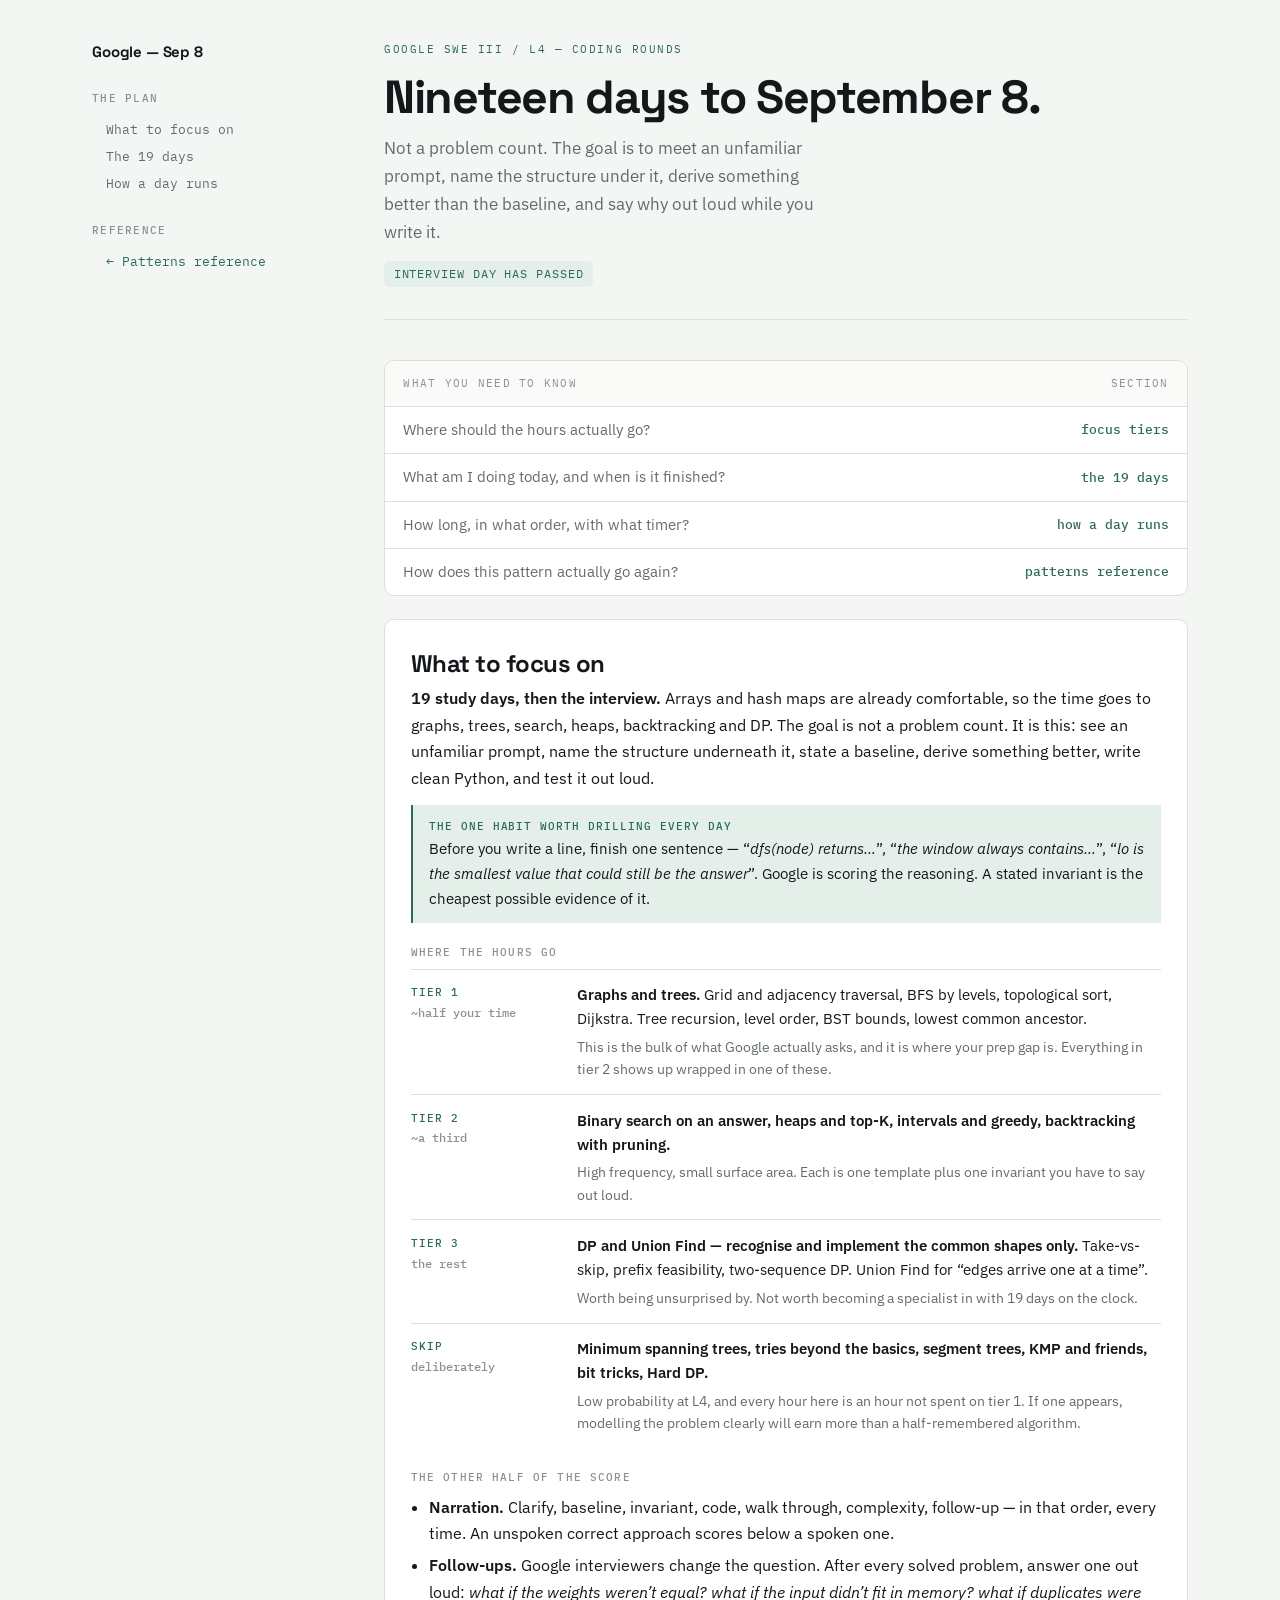
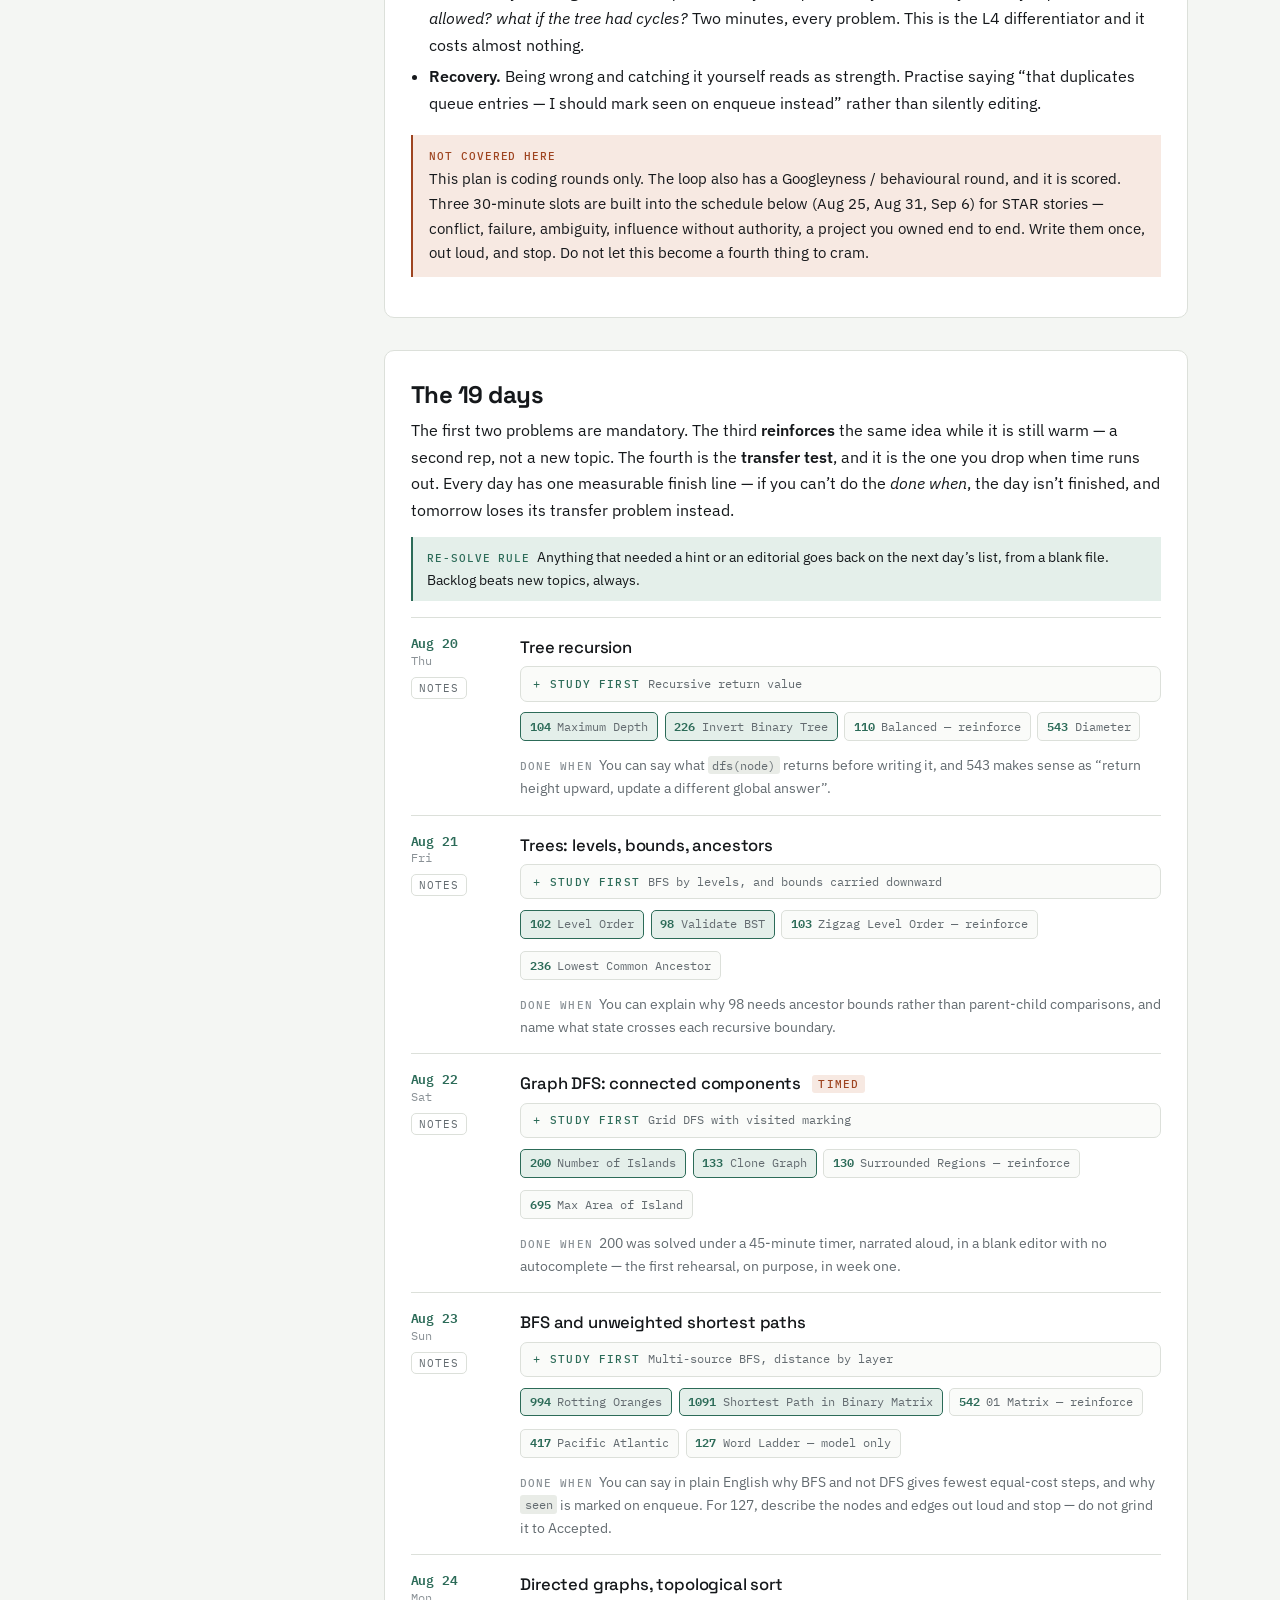
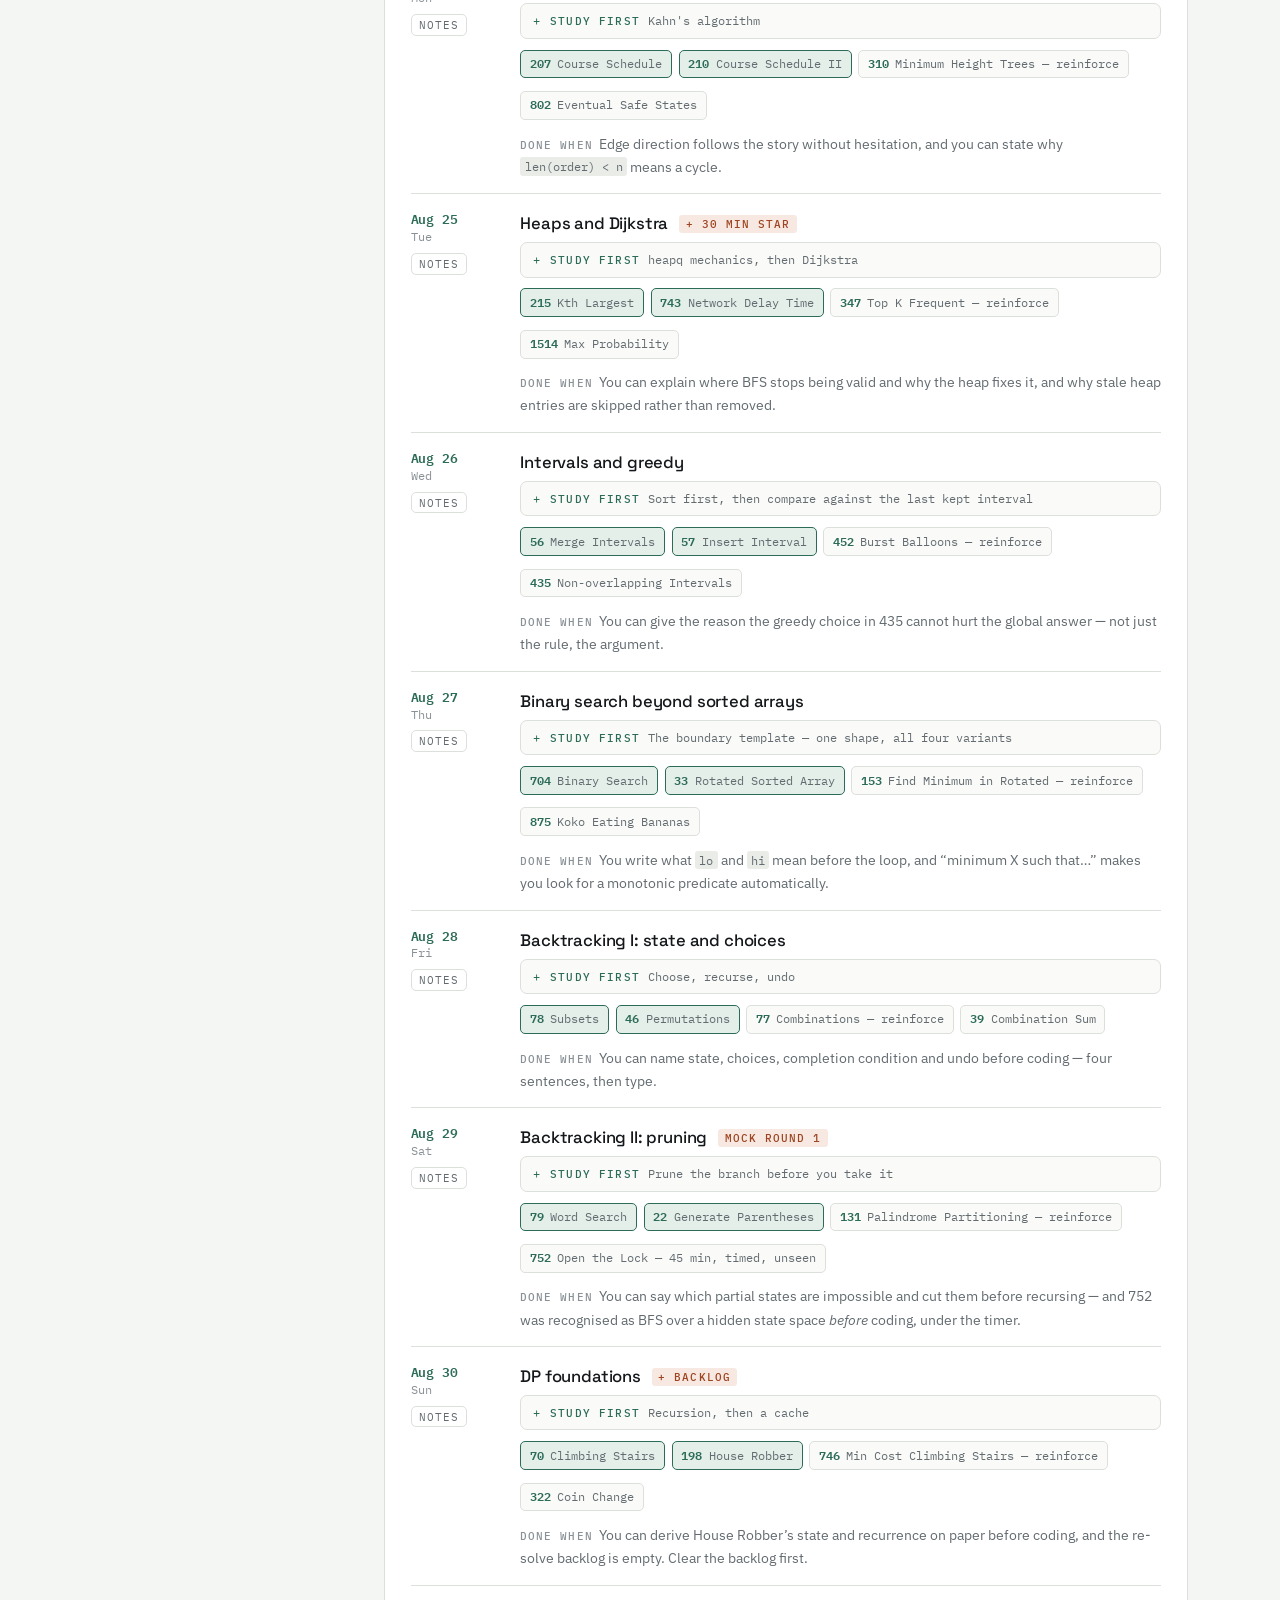
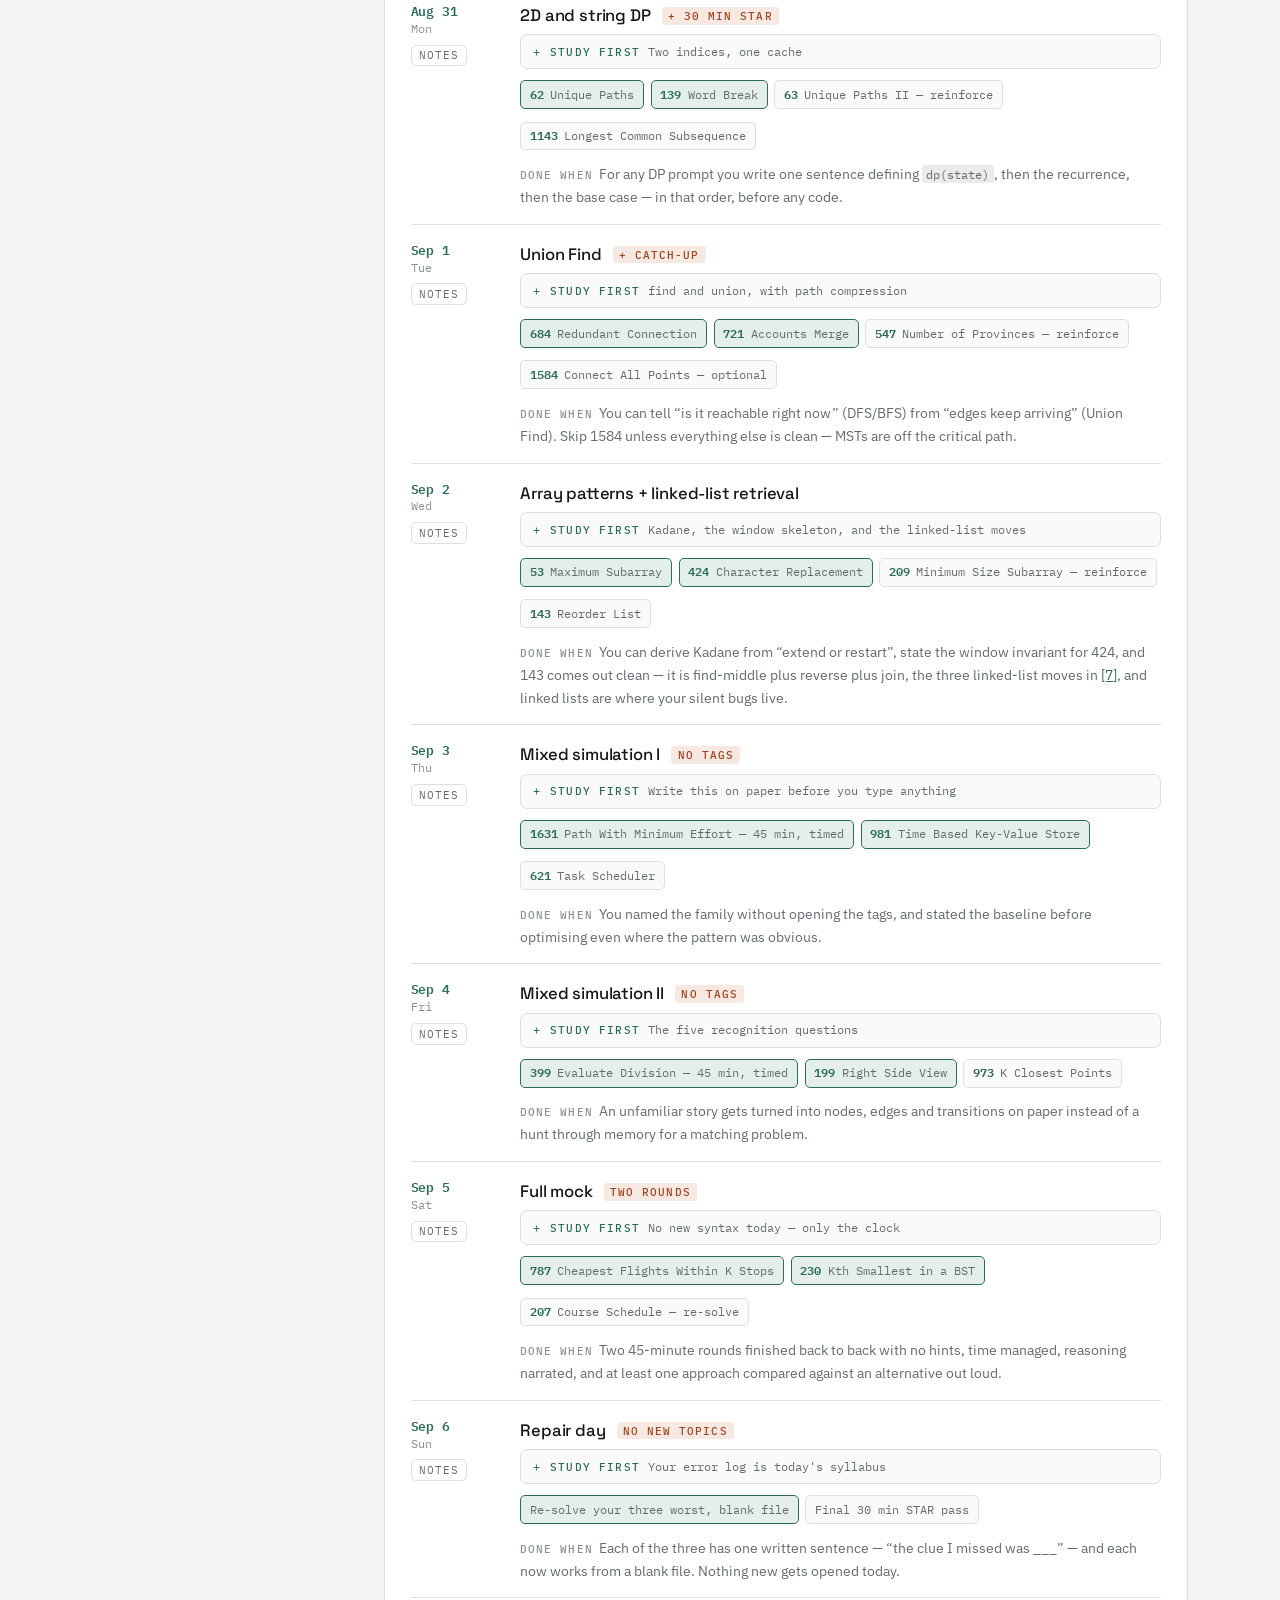
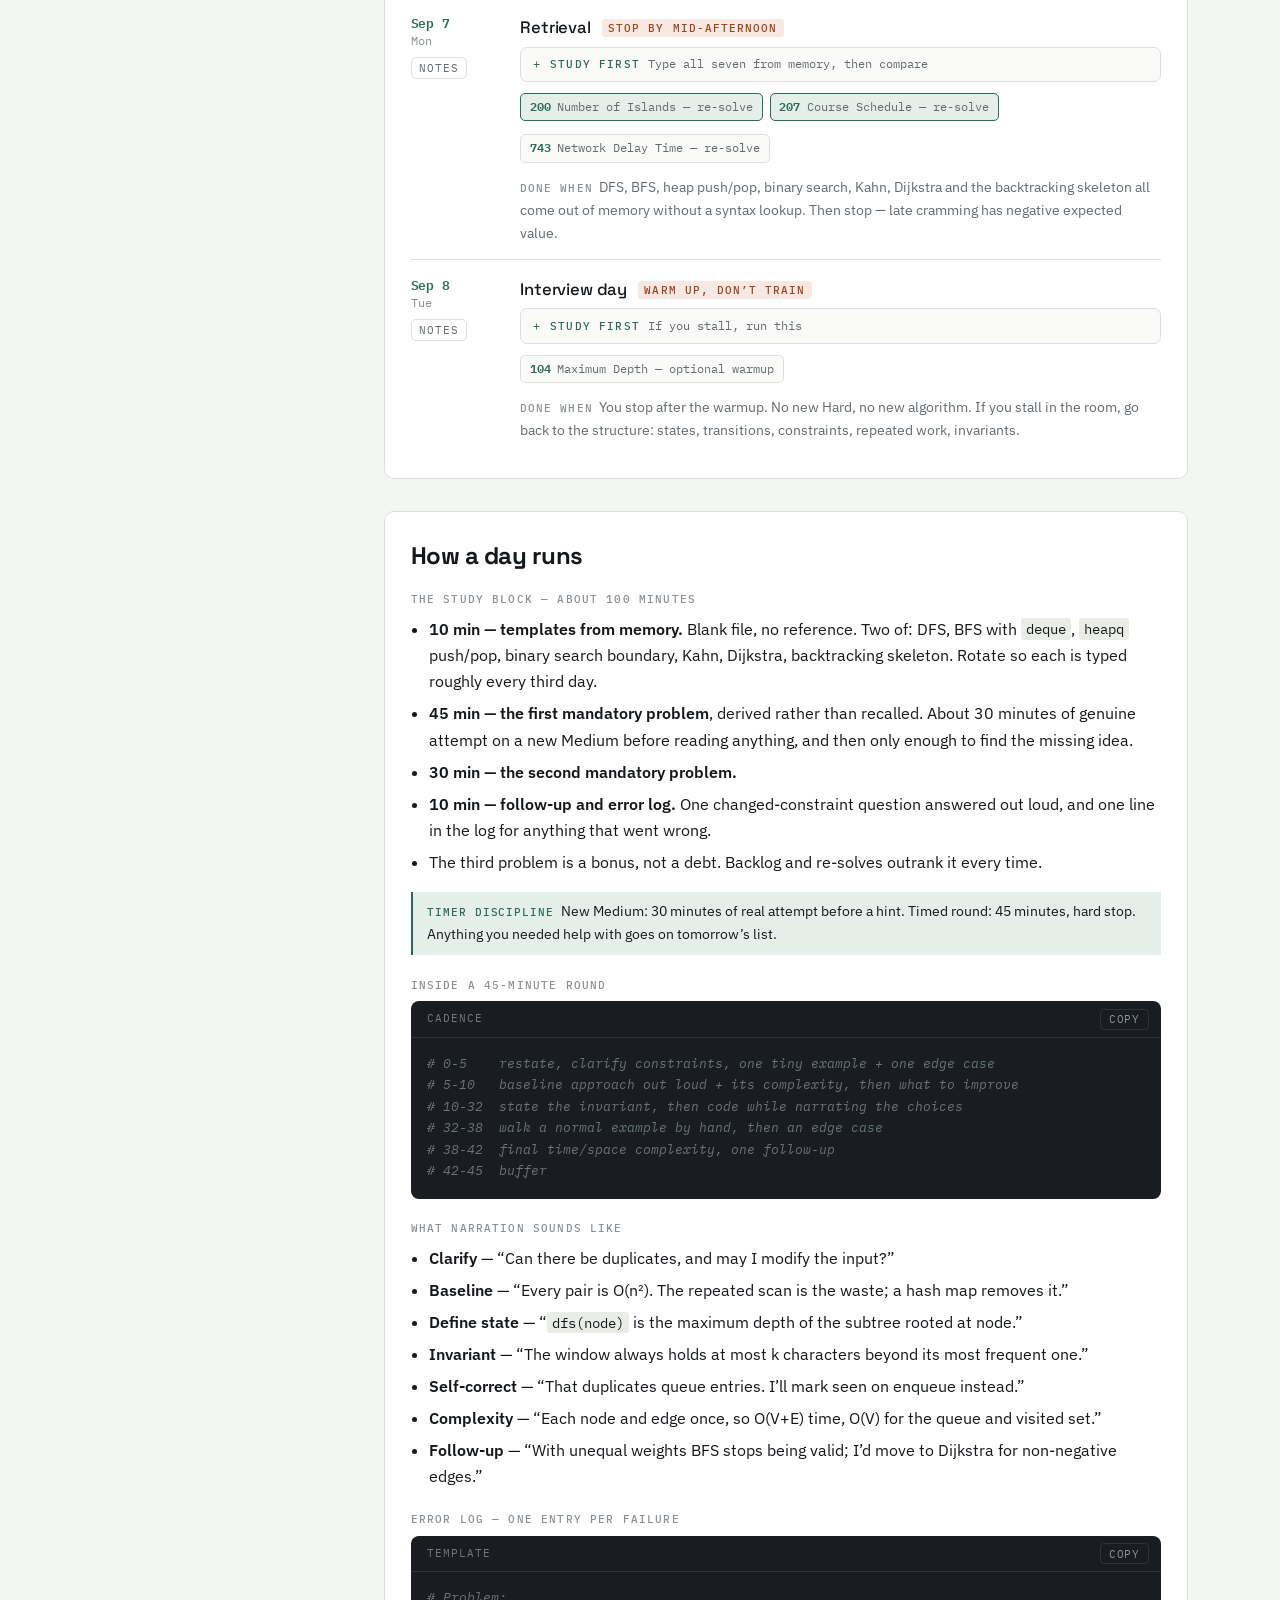
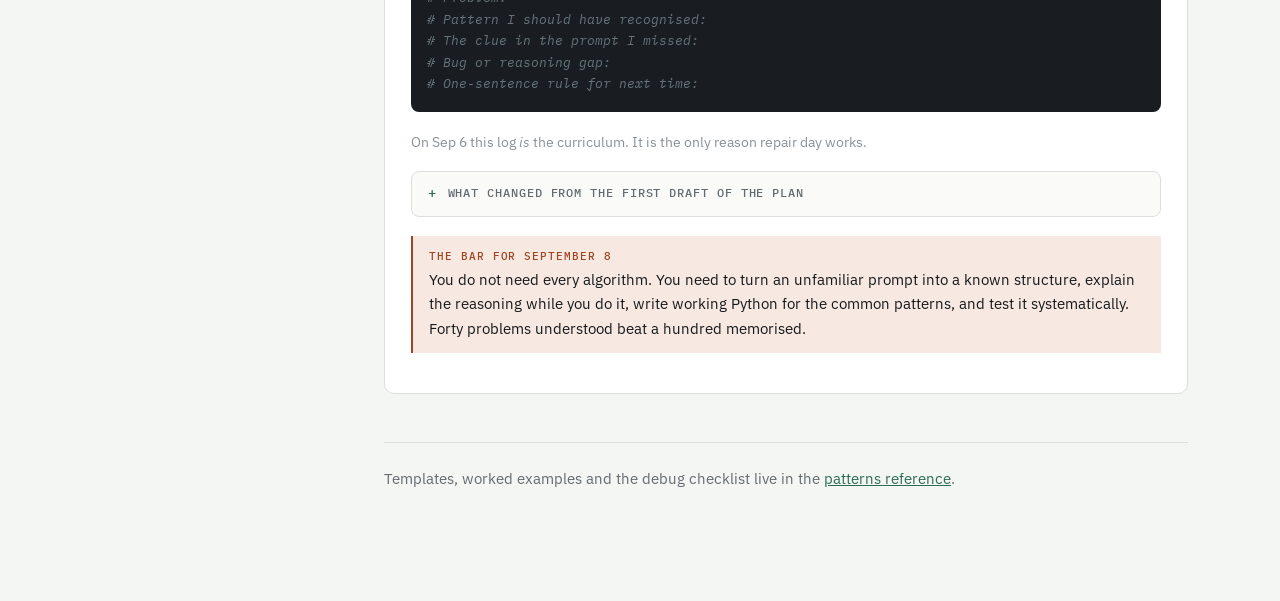
==== commit b3dd66b7: "Add a reinforcement problem to each of the first 14 days Each of those days now runs four problems: " ====
--- a/google.html
+++ b/google.html
@@ -92,7 +92,7 @@
 <section id="google-plan">
 <div class="card">
   <div class="card-hd"><h2>The 19 days</h2></div>
-  <p>Two problems are mandatory; the third is a transfer test and it is always the one you drop when time runs out. Every day has one measurable finish line — if you can&rsquo;t do the <em>done when</em>, the day isn&rsquo;t finished, and the next day loses its third problem instead.</p>
+  <p>The first two problems are mandatory. The third <strong>reinforces</strong> the same idea while it is still warm — a second rep, not a new topic. The fourth is the <strong>transfer test</strong>, and it is the one you drop when time runs out. Every day has one measurable finish line — if you can&rsquo;t do the <em>done when</em>, the day isn&rsquo;t finished, and tomorrow loses its transfer problem instead.</p>
 
   <div class="gate"><b>Re-solve rule</b>Anything that needed a hint or an editorial goes back on the next day&rsquo;s list, from a blank file. Backlog beats new topics, always.</div>
 
@@ -114,6 +114,7 @@
       <ul class="chips">
         <li><a target="_blank" rel="noopener" class="chip lead" href="https://leetcode.com/problems/maximum-depth-of-binary-tree/"><span class="no">104</span> Maximum Depth</a></li>
         <li><a target="_blank" rel="noopener" class="chip lead" href="https://leetcode.com/problems/invert-binary-tree/"><span class="no">226</span> Invert Binary Tree</a></li>
+        <li><a target="_blank" rel="noopener" class="chip" href="https://leetcode.com/problems/balanced-binary-tree/"><span class="no">110</span> Balanced &mdash; reinforce</a></li>
         <li><a target="_blank" rel="noopener" class="chip" href="https://leetcode.com/problems/diameter-of-binary-tree/"><span class="no">543</span> Diameter</a></li>
       </ul>
       <p class="done"><b>Done when</b>You can say what <code>dfs(node)</code> returns before writing it, and 543 makes sense as &ldquo;return height upward, update a different global answer&rdquo;.</p>
@@ -142,6 +143,7 @@
       <ul class="chips">
         <li><a target="_blank" rel="noopener" class="chip lead" href="https://leetcode.com/problems/binary-tree-level-order-traversal/"><span class="no">102</span> Level Order</a></li>
         <li><a target="_blank" rel="noopener" class="chip lead" href="https://leetcode.com/problems/validate-binary-search-tree/"><span class="no">98</span> Validate BST</a></li>
+        <li><a target="_blank" rel="noopener" class="chip" href="https://leetcode.com/problems/binary-tree-zigzag-level-order-traversal/"><span class="no">103</span> Zigzag Level Order &mdash; reinforce</a></li>
         <li><a target="_blank" rel="noopener" class="chip" href="https://leetcode.com/problems/lowest-common-ancestor-of-a-binary-tree/"><span class="no">236</span> Lowest Common Ancestor</a></li>
       </ul>
       <p class="done"><b>Done when</b>You can explain why 98 needs ancestor bounds rather than parent-child comparisons, and name what state crosses each recursive boundary.</p>
@@ -170,6 +172,7 @@
       <ul class="chips">
         <li><a target="_blank" rel="noopener" class="chip lead" href="https://leetcode.com/problems/number-of-islands/"><span class="no">200</span> Number of Islands</a></li>
         <li><a target="_blank" rel="noopener" class="chip lead" href="https://leetcode.com/problems/clone-graph/"><span class="no">133</span> Clone Graph</a></li>
+        <li><a target="_blank" rel="noopener" class="chip" href="https://leetcode.com/problems/surrounded-regions/"><span class="no">130</span> Surrounded Regions &mdash; reinforce</a></li>
         <li><a target="_blank" rel="noopener" class="chip" href="https://leetcode.com/problems/max-area-of-island/"><span class="no">695</span> Max Area of Island</a></li>
       </ul>
       <p class="done"><b>Done when</b>200 was solved under a 45-minute timer, narrated aloud, in a blank editor with no autocomplete — the first rehearsal, on purpose, in week one.</p>
@@ -201,6 +204,7 @@
       <ul class="chips">
         <li><a target="_blank" rel="noopener" class="chip lead" href="https://leetcode.com/problems/rotting-oranges/"><span class="no">994</span> Rotting Oranges</a></li>
         <li><a target="_blank" rel="noopener" class="chip lead" href="https://leetcode.com/problems/shortest-path-in-binary-matrix/"><span class="no">1091</span> Shortest Path in Binary Matrix</a></li>
+        <li><a target="_blank" rel="noopener" class="chip" href="https://leetcode.com/problems/01-matrix/"><span class="no">542</span> 01 Matrix &mdash; reinforce</a></li>
         <li><a target="_blank" rel="noopener" class="chip" href="https://leetcode.com/problems/pacific-atlantic-water-flow/"><span class="no">417</span> Pacific Atlantic</a></li>
         <li><a target="_blank" rel="noopener" class="chip" href="https://leetcode.com/problems/word-ladder/"><span class="no">127</span> Word Ladder — model only</a></li>
       </ul>
@@ -236,6 +240,7 @@
       <ul class="chips">
         <li><a target="_blank" rel="noopener" class="chip lead" href="https://leetcode.com/problems/course-schedule/"><span class="no">207</span> Course Schedule</a></li>
         <li><a target="_blank" rel="noopener" class="chip lead" href="https://leetcode.com/problems/course-schedule-ii/"><span class="no">210</span> Course Schedule II</a></li>
+        <li><a target="_blank" rel="noopener" class="chip" href="https://leetcode.com/problems/minimum-height-trees/"><span class="no">310</span> Minimum Height Trees &mdash; reinforce</a></li>
         <li><a target="_blank" rel="noopener" class="chip" href="https://leetcode.com/problems/find-eventual-safe-states/"><span class="no">802</span> Eventual Safe States</a></li>
       </ul>
       <p class="done"><b>Done when</b>Edge direction follows the story without hesitation, and you can state why <code>len(order) &lt; n</code> means a cycle.</p>
@@ -270,6 +275,7 @@
       <ul class="chips">
         <li><a target="_blank" rel="noopener" class="chip lead" href="https://leetcode.com/problems/kth-largest-element-in-an-array/"><span class="no">215</span> Kth Largest</a></li>
         <li><a target="_blank" rel="noopener" class="chip lead" href="https://leetcode.com/problems/network-delay-time/"><span class="no">743</span> Network Delay Time</a></li>
+        <li><a target="_blank" rel="noopener" class="chip" href="https://leetcode.com/problems/top-k-frequent-elements/"><span class="no">347</span> Top K Frequent &mdash; reinforce</a></li>
         <li><a target="_blank" rel="noopener" class="chip" href="https://leetcode.com/problems/path-with-maximum-probability/"><span class="no">1514</span> Max Probability</a></li>
       </ul>
       <p class="done"><b>Done when</b>You can explain where BFS stops being valid and why the heap fixes it, and why stale heap entries are skipped rather than removed.</p>
@@ -295,6 +301,7 @@
       <ul class="chips">
         <li><a target="_blank" rel="noopener" class="chip lead" href="https://leetcode.com/problems/merge-intervals/"><span class="no">56</span> Merge Intervals</a></li>
         <li><a target="_blank" rel="noopener" class="chip lead" href="https://leetcode.com/problems/insert-interval/"><span class="no">57</span> Insert Interval</a></li>
+        <li><a target="_blank" rel="noopener" class="chip" href="https://leetcode.com/problems/minimum-number-of-arrows-to-burst-balloons/"><span class="no">452</span> Burst Balloons &mdash; reinforce</a></li>
         <li><a target="_blank" rel="noopener" class="chip" href="https://leetcode.com/problems/non-overlapping-intervals/"><span class="no">435</span> Non-overlapping Intervals</a></li>
       </ul>
       <p class="done"><b>Done when</b>You can give the reason the greedy choice in 435 cannot hurt the global answer — not just the rule, the argument.</p>
@@ -323,6 +330,7 @@
       <ul class="chips">
         <li><a target="_blank" rel="noopener" class="chip lead" href="https://leetcode.com/problems/binary-search/"><span class="no">704</span> Binary Search</a></li>
         <li><a target="_blank" rel="noopener" class="chip lead" href="https://leetcode.com/problems/search-in-rotated-sorted-array/"><span class="no">33</span> Rotated Sorted Array</a></li>
+        <li><a target="_blank" rel="noopener" class="chip" href="https://leetcode.com/problems/find-minimum-in-rotated-sorted-array/"><span class="no">153</span> Find Minimum in Rotated &mdash; reinforce</a></li>
         <li><a target="_blank" rel="noopener" class="chip" href="https://leetcode.com/problems/koko-eating-bananas/"><span class="no">875</span> Koko Eating Bananas</a></li>
       </ul>
       <p class="done"><b>Done when</b>You write what <code>lo</code> and <code>hi</code> mean before the loop, and &ldquo;minimum X such that…&rdquo; makes you look for a monotonic predicate automatically.</p>
@@ -349,6 +357,7 @@
       <ul class="chips">
         <li><a target="_blank" rel="noopener" class="chip lead" href="https://leetcode.com/problems/subsets/"><span class="no">78</span> Subsets</a></li>
         <li><a target="_blank" rel="noopener" class="chip lead" href="https://leetcode.com/problems/permutations/"><span class="no">46</span> Permutations</a></li>
+        <li><a target="_blank" rel="noopener" class="chip" href="https://leetcode.com/problems/combinations/"><span class="no">77</span> Combinations &mdash; reinforce</a></li>
         <li><a target="_blank" rel="noopener" class="chip" href="https://leetcode.com/problems/combination-sum/"><span class="no">39</span> Combination Sum</a></li>
       </ul>
       <p class="done"><b>Done when</b>You can name state, choices, completion condition and undo before coding — four sentences, then type.</p>
@@ -378,6 +387,7 @@
       <ul class="chips">
         <li><a target="_blank" rel="noopener" class="chip lead" href="https://leetcode.com/problems/word-search/"><span class="no">79</span> Word Search</a></li>
         <li><a target="_blank" rel="noopener" class="chip lead" href="https://leetcode.com/problems/generate-parentheses/"><span class="no">22</span> Generate Parentheses</a></li>
+        <li><a target="_blank" rel="noopener" class="chip" href="https://leetcode.com/problems/palindrome-partitioning/"><span class="no">131</span> Palindrome Partitioning &mdash; reinforce</a></li>
         <li><a target="_blank" rel="noopener" class="chip" href="https://leetcode.com/problems/open-the-lock/"><span class="no">752</span> Open the Lock — 45 min, timed, unseen</a></li>
       </ul>
       <p class="done"><b>Done when</b>You can say which partial states are impossible and cut them before recursing — and 752 was recognised as BFS over a hidden state space <em>before</em> coding, under the timer.</p>
@@ -406,6 +416,7 @@
       <ul class="chips">
         <li><a target="_blank" rel="noopener" class="chip lead" href="https://leetcode.com/problems/climbing-stairs/"><span class="no">70</span> Climbing Stairs</a></li>
         <li><a target="_blank" rel="noopener" class="chip lead" href="https://leetcode.com/problems/house-robber/"><span class="no">198</span> House Robber</a></li>
+        <li><a target="_blank" rel="noopener" class="chip" href="https://leetcode.com/problems/min-cost-climbing-stairs/"><span class="no">746</span> Min Cost Climbing Stairs &mdash; reinforce</a></li>
         <li><a target="_blank" rel="noopener" class="chip" href="https://leetcode.com/problems/coin-change/"><span class="no">322</span> Coin Change</a></li>
       </ul>
       <p class="done"><b>Done when</b>You can derive House Robber&rsquo;s state and recurrence on paper before coding, and the re-solve backlog is empty. Clear the backlog first.</p>
@@ -433,6 +444,7 @@
       <ul class="chips">
         <li><a target="_blank" rel="noopener" class="chip lead" href="https://leetcode.com/problems/unique-paths/"><span class="no">62</span> Unique Paths</a></li>
         <li><a target="_blank" rel="noopener" class="chip lead" href="https://leetcode.com/problems/word-break/"><span class="no">139</span> Word Break</a></li>
+        <li><a target="_blank" rel="noopener" class="chip" href="https://leetcode.com/problems/unique-paths-ii/"><span class="no">63</span> Unique Paths II &mdash; reinforce</a></li>
         <li><a target="_blank" rel="noopener" class="chip" href="https://leetcode.com/problems/longest-common-subsequence/"><span class="no">1143</span> Longest Common Subsequence</a></li>
       </ul>
       <p class="done"><b>Done when</b>For any DP prompt you write one sentence defining <code>dp(state)</code>, then the recurrence, then the base case — in that order, before any code.</p>
@@ -469,6 +481,7 @@
       <ul class="chips">
         <li><a target="_blank" rel="noopener" class="chip lead" href="https://leetcode.com/problems/redundant-connection/"><span class="no">684</span> Redundant Connection</a></li>
         <li><a target="_blank" rel="noopener" class="chip lead" href="https://leetcode.com/problems/accounts-merge/"><span class="no">721</span> Accounts Merge</a></li>
+        <li><a target="_blank" rel="noopener" class="chip" href="https://leetcode.com/problems/number-of-provinces/"><span class="no">547</span> Number of Provinces &mdash; reinforce</a></li>
         <li><a target="_blank" rel="noopener" class="chip" href="https://leetcode.com/problems/min-cost-to-connect-all-points/"><span class="no">1584</span> Connect All Points — optional</a></li>
       </ul>
       <p class="done"><b>Done when</b>You can tell &ldquo;is it reachable right now&rdquo; (DFS/BFS) from &ldquo;edges keep arriving&rdquo; (Union Find). Skip 1584 unless everything else is clean — MSTs are off the critical path.</p>
@@ -506,6 +519,7 @@
       <ul class="chips">
         <li><a target="_blank" rel="noopener" class="chip lead" href="https://leetcode.com/problems/maximum-subarray/"><span class="no">53</span> Maximum Subarray</a></li>
         <li><a target="_blank" rel="noopener" class="chip lead" href="https://leetcode.com/problems/longest-repeating-character-replacement/"><span class="no">424</span> Character Replacement</a></li>
+        <li><a target="_blank" rel="noopener" class="chip" href="https://leetcode.com/problems/minimum-size-subarray-sum/"><span class="no">209</span> Minimum Size Subarray &mdash; reinforce</a></li>
         <li><a target="_blank" rel="noopener" class="chip" href="https://leetcode.com/problems/reorder-list/"><span class="no">143</span> Reorder List</a></li>
       </ul>
       <p class="done"><b>Done when</b>You can derive Kadane from &ldquo;extend or restart&rdquo;, state the window invariant for 424, and 143 comes out clean — it is find-middle plus reverse plus join, the three linked-list moves in <a href="index.html#linked-list">[7]</a>, and linked lists are where your silent bugs live.</p>
@@ -765,6 +779,7 @@
 <ul>
   <li><strong>104 Maximum Depth</strong> &mdash; the return value <em>is</em> the answer. The cleanest possible version of the pattern.</li>
   <li><strong>226 Invert Binary Tree</strong> &mdash; local work at every node, then recurse. Order does not matter: swapping a node&rsquo;s children and inverting each subtree are independent, so swap-then-recurse and recurse-then-swap agree.</li>
+  <li><strong>110 Balanced Binary Tree &mdash; reinforce</strong> &mdash; height again, but the answer is a yes/no condition checked at every node. The dry run for 543: same walk, different thing recorded.</li>
   <li><strong>543 Diameter</strong> &mdash; the return value is <em>not</em> the answer. Return the height; while you have both child heights in hand, record <code>left + right</code> as a candidate. One pass, O(n) time, O(h) stack.</li>
 </ul>
 
@@ -788,7 +803,8 @@
 <ul>
   <li><strong>102 Level Order</strong> &mdash; the canonical BFS shape. Everything later with &ldquo;per level&rdquo; in it reuses this loop.</li>
   <li><strong>98 Validate BST</strong> &mdash; pass <code>(low, high)</code> down; start with <code>-inf, inf</code>; going left tightens the high bound, going right tightens the low one.</li>
-  <li><strong>236 LCA</strong> &mdash; return the node itself when found, <code>None</code> when not. If both sides return non-<code>None</code>, this node is the answer; if only one does, pass it up. Read that rule twice &mdash; it is the entire solution.</li>
+  <li><strong>103 Zigzag Level Order &mdash; reinforce</strong> &mdash; the 102 loop unchanged; only the order you record each level flips. Reverse the level list, never the queue.</li>
+  <li><strong>236 LCA</strong> &mdash; return the node itself when found, <code>None</code> when not. If both sides return non-<code>None</code>, this node is the answer; if only one does, pass it up. Read that rule twice &mdash; it is the entire solution. <strong>KEY:</strong> check <code>if node is p or node is q: return node</code> BEFORE recursing to children. This catches targets that ARE the node itself, and seeds the recursion.</li>
 </ul>
 
 <h4>Say this</h4>
@@ -811,6 +827,7 @@
 <ul>
   <li><strong>200 Number of Islands</strong> &mdash; today&rsquo;s timed round. Blank editor, 45 minutes, talk the whole way through.</li>
   <li><strong>133 Clone Graph</strong> &mdash; the map <code>original &rarr; copy</code> is both your memo and your visited set. Create the copy <em>before</em> recursing into neighbours, or a cycle will recurse forever.</li>
+  <li><strong>130 Surrounded Regions &mdash; reinforce</strong> &mdash; the same flood fill, inverted: start from the border, mark everything reachable as safe, then flip the rest. Practice at choosing where to start.</li>
   <li><strong>695 Max Area</strong> &mdash; same walk as 200, but DFS returns an accumulated size: <code>1 + sum of the four calls</code>.</li>
 </ul>
 
@@ -834,6 +851,7 @@
 <ul>
   <li><strong>994 Rotting Oranges</strong> &mdash; seed the queue with <em>every</em> rotten cell before the loop starts.</li>
   <li><strong>1091 Shortest Path in Binary Matrix</strong> &mdash; eight directions, not four; the answer counts cells, so a one-cell grid answers 1.</li>
+  <li><strong>542 01 Matrix &mdash; reinforce</strong> &mdash; multi-source BFS again, seeded with every zero. If 994 felt lucky rather than understood, this is the one that settles it.</li>
   <li><strong>417 Pacific Atlantic</strong> &mdash; invert the question. Instead of asking which cells reach the ocean, flood <em>inward from each ocean</em> and intersect the two reachable sets.</li>
   <li><strong>127 Word Ladder</strong> &mdash; modelling exercise only. Say out loud: nodes are words, an edge is a one-letter change, so it is unweighted shortest path. Then stop; do not grind it to Accepted today.</li>
 </ul>
@@ -858,6 +876,7 @@
 <ul>
   <li><strong>207 Course Schedule</strong> &mdash; the reference implementation. You will re-solve this on Sep 5 and Sep 7, so build it cleanly today.</li>
   <li><strong>210 Course Schedule II</strong> &mdash; identical machinery; just return <code>order</code> instead of a boolean.</li>
+  <li><strong>310 Minimum Height Trees &mdash; reinforce</strong> &mdash; Kahn&rsquo;s machinery on an undirected graph: peel degree-one leaves layer by layer until one or two nodes remain. Same queue, same degree counting.</li>
   <li><strong>802 Eventual Safe States</strong> &mdash; the same reasoning with the edges reversed: a node is safe when every path out of it terminates.</li>
 </ul>
 
@@ -882,6 +901,7 @@
 <ul>
   <li><strong>215 Kth Largest</strong> &mdash; heap mechanics, plus the size-k decision. Quickselect is the O(n) average follow-up to mention.</li>
   <li><strong>743 Network Delay Time</strong> &mdash; textbook Dijkstra. The answer is the <em>maximum</em> finalised distance, and unreachable nodes mean &minus;1.</li>
+  <li><strong>347 Top K Frequent &mdash; reinforce</strong> &mdash; count, then a size-k heap. Say the O(n log k) out loud and compare it with sorting, exactly as you did for 215.</li>
   <li><strong>1514 Max Probability</strong> &mdash; transfer test: maximise a product instead of minimising a sum. Push negated probabilities and the same algorithm works.</li>
 </ul>
 
@@ -905,6 +925,7 @@
 <ul>
   <li><strong>56 Merge Intervals</strong> &mdash; the invariant: everything in <code>merged</code> is final except the last entry.</li>
   <li><strong>57 Insert Interval</strong> &mdash; three explicit regions: strictly before, overlapping, strictly after. Write those three loops rather than one clever one.</li>
+  <li><strong>452 Minimum Arrows &mdash; reinforce</strong> &mdash; 435 wearing a different hat: sort by end, keep the earliest finisher, count. Seeing that they are the same problem means the greedy argument has landed.</li>
   <li><strong>435 Non-overlapping Intervals</strong> &mdash; sort by end, keep greedily, count what you dropped. The exchange argument: any solution using a later-ending interval can swap in the earlier-ending one without getting worse.</li>
 </ul>
 
@@ -929,6 +950,7 @@
 <ul>
   <li><strong>704 Binary Search</strong> &mdash; get the template bug-free; you will lean on it all month.</li>
   <li><strong>33 Rotated Sorted Array</strong> &mdash; one half is always sorted. That single fact is the whole problem.</li>
+  <li><strong>153 Find Minimum in Rotated &mdash; reinforce</strong> &mdash; the 33 idea with no target to find: compare against <code>nums[hi]</code> and keep the half that must contain the pivot.</li>
   <li><strong>875 Koko</strong> &mdash; the canonical answer-space search. <code>feasible(speed)</code> = &ldquo;she finishes in time&rdquo;, which is monotonic in speed.</li>
 </ul>
 
@@ -952,6 +974,7 @@
 <ul>
   <li><strong>78 Subsets</strong> &mdash; every node of the recursion tree is an answer, so record on entry rather than at a base case.</li>
   <li><strong>46 Permutations</strong> &mdash; choices come from unused values, not from an index that only moves forward.</li>
+  <li><strong>77 Combinations &mdash; reinforce</strong> &mdash; 78 with a completion condition. You record only when the path reaches length k, which forces you to separate &ldquo;record&rdquo; from &ldquo;recurse&rdquo;.</li>
   <li><strong>39 Combination Sum</strong> &mdash; add a remaining-target to the state; passing <code>i</code> rather than <code>i + 1</code> is what allows reuse. Stop the branch when the remainder goes negative.</li>
 </ul>
 
@@ -975,6 +998,7 @@
 <ul>
   <li><strong>79 Word Search</strong> &mdash; grid traversal with temporary visited state; the undo is the whole difficulty.</li>
   <li><strong>22 Generate Parentheses</strong> &mdash; two counters, two guarded choices. Nothing invalid is ever built.</li>
+  <li><strong>131 Palindrome Partitioning &mdash; reinforce</strong> &mdash; each choice is a valid substring, so the pruning is a validity check made before you recurse. Do this one before the timed round.</li>
   <li><strong>752 Open the Lock &mdash; timed, 45 minutes, unseen.</strong> Resist pattern-matching to backtracking because that is today&rsquo;s topic. Notice: shortest number of moves, every move costs one, states are 4-digit strings &rarr; BFS. Deadends go straight into <code>seen</code> before you start.</li>
 </ul>
 
@@ -998,6 +1022,7 @@
 <ul>
   <li><strong>70 Climbing Stairs</strong> &mdash; the smallest possible repeated-subproblem example; also the cleanest place to show the O(1)-space rolling version.</li>
   <li><strong>198 House Robber</strong> &mdash; take-vs-skip. <code>rob(i)</code> = best haul from house <code>i</code> onward.</li>
+  <li><strong>746 Min Cost Climbing Stairs &mdash; reinforce</strong> &mdash; 70 and 198 combined: two ways in, and a cost attached to each step. Write <code>dp(i)</code> as a sentence before coding.</li>
   <li><strong>322 Coin Change</strong> &mdash; many transitions per state, and the impossible case is the entire difficulty.</li>
 </ul>
 
@@ -1021,6 +1046,7 @@
 <ul>
   <li><strong>62 Unique Paths</strong> &mdash; each cell is the sum of the cell above and the cell to the left; the edges are the base case.</li>
   <li><strong>139 Word Break</strong> &mdash; &ldquo;can the prefix <code>s[:i]</code> be formed?&rdquo; Try every split point <code>j &lt; i</code>.</li>
+  <li><strong>63 Unique Paths II &mdash; reinforce</strong> &mdash; 62 plus obstacles. A blocked cell contributes zero paths, and a blocked starting cell is the edge case people miss.</li>
   <li><strong>1143 LCS</strong> &mdash; the canonical two-index DP. If you learn one 2D recurrence this month, make it this one.</li>
 </ul>
 
@@ -1044,6 +1070,7 @@
 <ul>
   <li><strong>684 Redundant Connection</strong> &mdash; the first edge whose endpoints already share a root closes a cycle. Return that edge.</li>
   <li><strong>721 Accounts Merge</strong> &mdash; the components are implicit: union accounts that share an email, then group by root and sort. Most of the work is bookkeeping, not the algorithm.</li>
+  <li><strong>547 Number of Provinces &mdash; reinforce</strong> &mdash; components counted by unions: start at n and decrement on every successful union. DFS also solves it &mdash; say which you picked and why.</li>
   <li><strong>1584 Min Cost to Connect All Points &mdash; optional.</strong> Skip it unless the backlog is empty. MSTs are off the critical path for L4.</li>
 </ul>
 
@@ -1068,6 +1095,7 @@
 <ul>
   <li><strong>53 Maximum Subarray</strong> &mdash; at each element: extend the previous run, or start fresh here. That is the whole recurrence.</li>
   <li><strong>424 Character Replacement</strong> &mdash; window valid while <code>length &minus; most_frequent_count &le; k</code>.</li>
+  <li><strong>209 Minimum Size Subarray Sum &mdash; reinforce</strong> &mdash; here the window shrinks while it is still <em>valid</em>, the mirror image of 424. State the invariant before you code it.</li>
   <li><strong>143 Reorder List</strong> &mdash; three moves you already know, in sequence: find the middle with fast/slow, reverse the second half, then weave the two chains. Test on even and odd lengths.</li>
 </ul>
 
